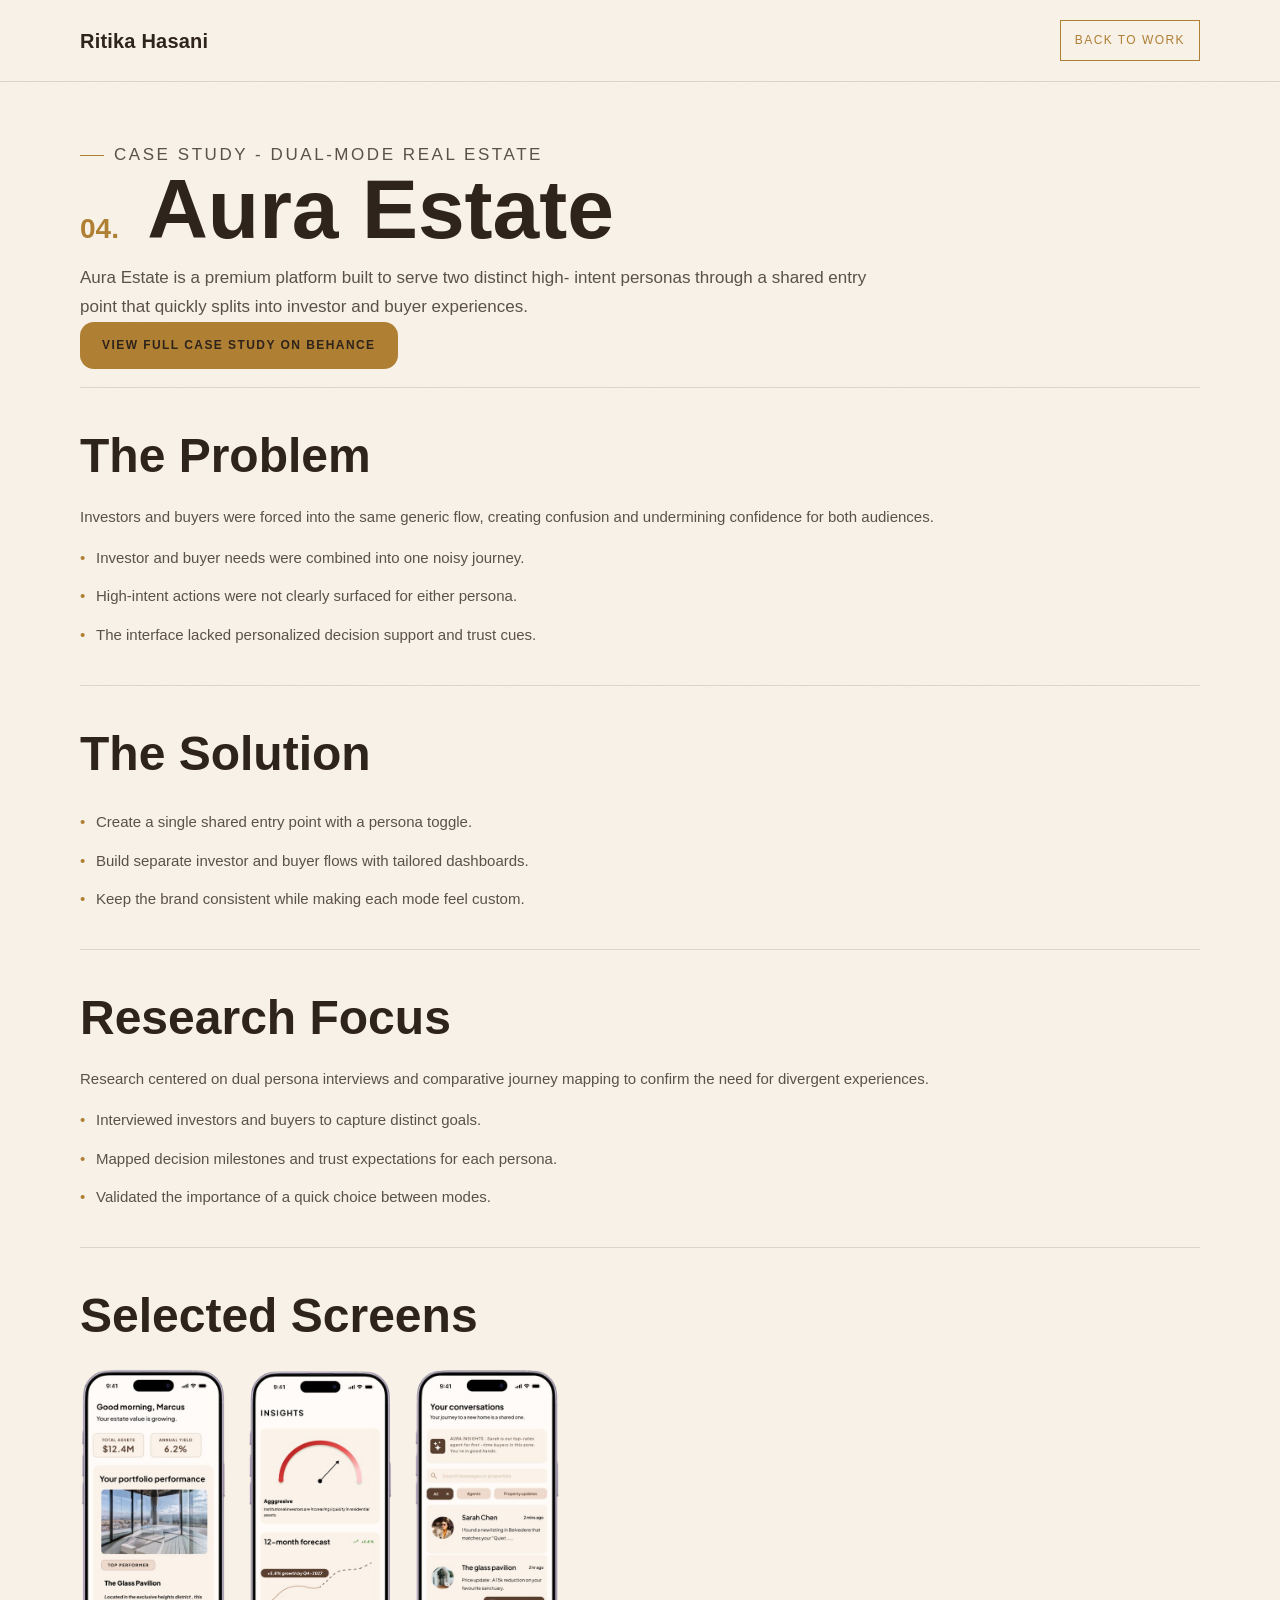
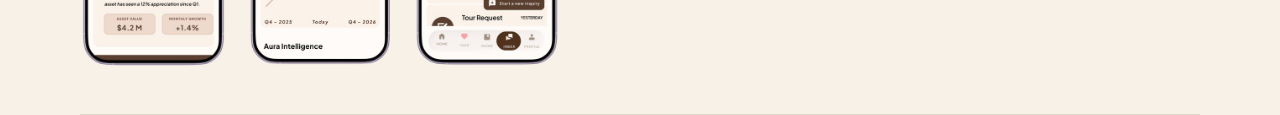
==== auraestate.html @ 8d303f9d "changes new" ====
﻿<!DOCTYPE html>
<html lang="en">
  <head>
    <meta charset="UTF-8" />
    <meta name="viewport" content="width=device-width, initial-scale=1.0" />
    <title>Aura Estate Case Study - Ritika Hasani</title>
    <!-- Fonts are now system fonts -->
    <link rel="stylesheet" href="case-study.css" />
  </head>
  <body>
    <header class="topbar">
      <div class="container topbar-inner">
        <a class="brand" href="index.html">Ritika <span>Hasani</span></a>
        <a class="back-link" href="index.html#work">Back to Work</a>
      </div>
    </header>

    <main class="container">
      <section class="hero reveal">
        <p class="kicker">Case Study - Dual-Mode Real Estate</p>
        <h1><span class="case-study-number">04.</span> Aura Estate</h1>
        <p>
          Aura Estate is a premium platform built to serve two distinct high-
          intent personas through a shared entry point that quickly splits into
          investor and buyer experiences.
        </p>
        <a class="btn-primary" href="https://www.behance.net/gallery/247977753/Aura-estate" target="_blank" rel="noopener noreferrer">
          View full case study on Behance
        </a>
      </section>

      <section class="section reveal">
        <h2>The Problem</h2>
        <p class="section-intro">
          Investors and buyers were forced into the same generic flow, creating
          confusion and undermining confidence for both audiences.
        </p>
        <div class="points">
          <div class="point">Investor and buyer needs were combined into one noisy journey.</div>
          <div class="point">High-intent actions were not clearly surfaced for either persona.</div>
          <div class="point">The interface lacked personalized decision support and trust cues.</div>
        </div>
      </section>

      <section class="section reveal">
        <h2>The Solution</h2>
        <div class="points">
          <div class="point">Create a single shared entry point with a persona toggle.</div>
          <div class="point">Build separate investor and buyer flows with tailored dashboards.</div>
          <div class="point">Keep the brand consistent while making each mode feel custom.</div>
        </div>
      </section>

      <section class="section reveal">
        <h2>Research Focus</h2>
        <p class="section-intro">
          Research centered on dual persona interviews and comparative journey
          mapping to confirm the need for divergent experiences.
        </p>
        <div class="points">
          <div class="point">Interviewed investors and buyers to capture distinct goals.</div>
          <div class="point">Mapped decision milestones and trust expectations for each persona.</div>
          <div class="point">Validated the importance of a quick choice between modes.</div>
        </div>
      </section>

      <section class="section reveal">
        <h2>Selected Screens</h2>
        <div class="gallery">
          <img src="auraestate_1.png" alt="Aura Estate screen one" />
          <img src="auraestate_2.png" alt="Aura Estate screen two" />
          <img src="auraestate_3.png" alt="Aura Estate screen three" />
        </div>
      </section>
    </main>

    <script>
      const io = new IntersectionObserver(
        (entries) => {
          entries.forEach((e) => {
            if (e.isIntersecting) {
              e.target.classList.add("visible");
              io.unobserve(e.target);
            }
          });
        },
        { threshold: 0.1 },
      );
      document.querySelectorAll(".reveal").forEach((el) => io.observe(el));

      // Set active nav link
      const setActiveNav = () => {
        const currentPage = window.location.pathname.split('/').pop() || 'index.html';
        const navLinks = document.querySelectorAll('.nav-links a');
        navLinks.forEach(link => {
          link.classList.remove('active');
          if (link.getAttribute('href') === currentPage) {
            link.classList.add('active');
          }
        });
      };
      setActiveNav();
    </script>
  </body>
</html>
---- case-study.css ----
:root {
  --bg: #f7f1e7;
  --bg2: #f1e7d9;
  --surface: #fffaf2;
  --border: rgba(71, 56, 41, 0.15);
  --border-bright: rgba(71, 56, 41, 0.28);
  --text: #2f241b;
  --text-muted: rgba(47, 36, 27, 0.62);
  --text-dim: rgba(47, 36, 27, 0.4);
  --text-brown: #7f5c35;
  --gold: #af7f34;
  --gold-light: #c89543;
  --gold-dim: rgba(175, 127, 52, 0.16);
  --copy-muted: rgba(47, 36, 27, 0.78);
  --body-font: -apple-system, BlinkMacSystemFont, 'Segoe UI', Roboto, 'Helvetica Neue', Arial, sans-serif;
  --ease: cubic-bezier(0.16, 1, 0.3, 1);
}

* {
  box-sizing: border-box;
  margin: 0;
  padding: 0;
}

body {
  font-family: -apple-system, BlinkMacSystemFont, 'Segoe UI', Roboto, 'Helvetica Neue', Arial, sans-serif;
  background: var(--bg);
  color: var(--text);
  line-height: 1.6;
}

body::before {
  content: "";
  position: fixed;
  inset: 0;
  background-image: url("data:image/svg+xml,%3Csvg viewBox='0 0 512 512' xmlns='http://www.w3.org/2000/svg'%3E%3Cfilter id='noise'%3E%3CfeTurbulence type='fractalNoise' baseFrequency='0.9' numOctaves='4' stitchTiles='stitch'/%3E%3C/filter%3E%3Crect width='100%25' height='100%25' filter='url(%23noise)' opacity='0.04'/%3E%3C/svg%3E");
  pointer-events: none;
  z-index: 1;
  opacity: 0.2;
}

p,
li {
  font-family: var(--body-font);
  color: var(--copy-muted);
}

/* Explicit body-font on non-<p> text nodes */
.point,
.section-intro,
.hmw-item p,
.swatch-label,
.timeline-step-title,
.persona-name {
  font-family: var(--body-font);
}

a {
  color: inherit;
}

.container {
  width: min(1120px, 92vw);
  margin: 0 auto;
  position: relative;
  z-index: 2;
}

.topbar {
  position: sticky;
  top: 0;
  z-index: 10;
  background: var(--bg);
  border-bottom: 1px solid var(--border);
}

.topbar-inner {
  padding: 20px 0;
  display: flex;
  justify-content: space-between;
  align-items: center;
}

.brand {
  font-family: -apple-system, BlinkMacSystemFont, 'Segoe UI', Roboto, 'Helvetica Neue', Arial, sans-serif;
  font-size: 20px;
  color: var(--text);
  text-decoration: none;
  font-weight: 600;
  letter-spacing: 0.01em;
}

.brand em {
  color: var(--gold);
  font-style: normal;
  font-weight: 600;
}

.back-link {
  text-decoration: none;
  color: var(--gold);
  border: 1px solid var(--gold);
  font-size: 12px;
  letter-spacing: 0.12em;
  text-transform: uppercase;
  padding: 10px 14px;
  transition: background 0.2s, color 0.2s;
}

.back-link:hover {
  background: var(--gold);
  color: var(--bg);
}

.hero {
  padding: 56px 0 18px;
  border-bottom: 1px solid var(--border);
}

.btn-primary {
  display: inline-flex;
  align-items: center;
  gap: 10px;
  font-size: 12px;
  font-weight: 700;
  letter-spacing: 0.12em;
  text-transform: uppercase;
  text-decoration: none;
  color: var(--ink-strong, var(--text));
  background: var(--gold);
  border-radius: 14px;
  padding: 14px 22px;
  transition: transform 0.2s ease, box-shadow 0.2s ease, background 0.2s ease;
}

.btn-primary:hover {
  transform: translateY(-2px);
  box-shadow: 0 14px 30px rgba(175, 127, 52, 0.18);
  background: var(--gold-light);
}

footer {
  padding: 36px 0 24px;
}

.footer-links {
  display: flex;
  gap: 24px;
  flex-wrap: wrap;
  margin-top: 14px;
}

.footer-links a,
.footer-links span {
  font-size: 12px;
  letter-spacing: 0.1em;
  text-transform: uppercase;
  color: var(--text-brown);
  text-decoration: none;
  font-weight: 700;
}

.footer-links a:hover {
  color: var(--gold);
}

.kicker {
  display: inline-flex;
  align-items: center;
  gap: 10px;
  font-family: 'Monaco', 'Courier New', monospace;
  font-size: 12px;
  letter-spacing: 0.15em;
  text-transform: uppercase;
  color: var(--gold);
  margin-bottom: 10px;
}

.kicker::before {
  content: "";
  width: 24px;
  height: 1px;
  background: var(--gold);
}

.hero h1 {
  font-family: -apple-system, BlinkMacSystemFont, 'Segoe UI', Roboto, 'Helvetica Neue', Arial, sans-serif;
  font-size: clamp(36px, 8vw, 84px);
  line-height: 0.95;
  margin-bottom: 14px;
}

.case-study-number {
  font-size: 28px;
  font-weight: 700;
  color: var(--gold);
  margin-right: 8px;
}

.hero p {
  max-width: 820px;
  font-size: clamp(15px, 2.5vw, 17px);
  margin-bottom: 0;
  font-family: var(--body-font);
  color: var(--copy-muted);
  line-height: 1.7;
}

.meta-grid {
  display: none;
}

.timeline-strip {
  display: flex;
  gap: 0;
  margin-top: 28px;
  padding-top: 14px;
  border-top: 1px solid var(--border);
  overflow-x: auto;
}

.timeline-step {
  flex: 1;
  min-width: 80px;
  border: none;
  background: transparent;
  border-radius: 0;
  padding: 0 16px 0 0;
}

.timeline-step-num {
  font-family: monospace;
  font-size: 10px;
  letter-spacing: 0.1em;
  text-transform: uppercase;
  color: var(--gold);
  margin-bottom: 4px;
  display: block;
}

.timeline-step-title {
  font-size: 12px;
  color: var(--text-muted);
  display: block;
  line-height: 1.3;
}

.section {
  padding: 30px 0;
  border-bottom: 1px solid var(--border);
}

.section h2 {
  font-family: -apple-system, BlinkMacSystemFont, 'Segoe UI', Roboto, 'Helvetica Neue', Arial, sans-serif;
  font-size: clamp(32px, 4vw, 48px);
  margin-bottom: 10px;
}

.section-intro {
  font-size: 15px;
  color: var(--copy-muted);
  max-width: 860px;
}

.points {
  display: block;
  margin-top: 10px;
}

.point {
  position: relative;
  padding: 7px 0 7px 16px;
  border: none;
  background: transparent;
  font-family: var(--body-font);
  font-size: 15px;
  color: var(--copy-muted);
  line-height: 1.65;
}

.point::before {
  content: "•";
  position: absolute;
  left: 0;
  color: var(--gold);
}

.two-col {
  display: grid;
  grid-template-columns: 1fr 1fr;
  gap: 18px;
  margin-top: 10px;
}

.block {
  border-left: 2px solid var(--gold);
  padding-left: 14px;
}

.block h3 {
  font-family: -apple-system, BlinkMacSystemFont, 'Segoe UI', Roboto, 'Helvetica Neue', Arial, sans-serif;
  font-size: 28px;
  margin-bottom: 8px;
}

/* Persona blocks */
.persona-grid {
  display: grid;
  grid-template-columns: 1fr 1fr;
  gap: 24px;
  margin-top: 14px;
}

.persona-block {
  border-left: 2px solid var(--gold);
  padding-left: 14px;
}

.persona-name {
  font-family: -apple-system, BlinkMacSystemFont, 'Segoe UI', Roboto, 'Helvetica Neue', Arial, sans-serif;
  font-size: 22px;
  color: var(--text);
  margin-bottom: 10px;
}

/* HMW list */
.hmw-list {
  display: flex;
  flex-direction: column;
  gap: 10px;
  margin-top: 14px;
}

.hmw-item {
  display: flex;
  gap: 14px;
  align-items: flex-start;
}

.hmw-num {
  font-family: monospace;
  font-size: 10px;
  letter-spacing: 0.08em;
  text-transform: uppercase;
  color: var(--gold);
  flex-shrink: 0;
  padding-top: 4px;
  min-width: 44px;
}

.hmw-item p {
  font-size: 15px;
  color: var(--copy-muted);
  margin: 0;
}

/* Color swatches */
.swatch-row {
  display: flex;
  flex-wrap: wrap;
  gap: 18px;
  margin-top: 20px;
}

.swatch {
  display: flex;
  align-items: center;
  gap: 10px;
}

.swatch-dot {
  width: 30px;
  height: 30px;
  border-radius: 50%;
  border: 1px solid var(--border);
  flex-shrink: 0;
}

.swatch-label {
  font-size: 12px;
  font-family: monospace;
  color: var(--text-muted);
  letter-spacing: 0.04em;
}

.gallery {
  display: flex;
  flex-direction: row;
  overflow-x: auto;
  gap: 20px;
  margin-top: 14px;
  padding-bottom: 14px;
  -webkit-overflow-scrolling: touch;
  scrollbar-width: thin;
  scrollbar-color: var(--border) transparent;
}

.gallery img {
  flex: 0 0 auto;
  width: 147px;
  height: auto;
  max-height: 310px;
  object-fit: contain;
  border: none;
  background: transparent;
  display: block;
}

.final-cta {
  margin: 34px 0 56px;
  border-left: 2px solid var(--gold);
  padding: 6px 0 6px 14px;
}

.final-cta a {
  color: var(--gold);
  font-weight: 700;
  text-decoration: none;
}

.final-cta a:hover {
  color: var(--gold-light);
}

@media (max-width: 900px) {
  .two-col {
    grid-template-columns: 1fr;
  }

  .persona-grid {
    grid-template-columns: 1fr;
  }

  .section-with-image {
    grid-template-columns: 1fr;
  }
}

@media (max-width: 600px) {
  .topbar-inner {
    padding: 12px 0;
  }

  .brand {
    font-size: 22px;
  }

  .back-link {
    font-size: 10px;
    padding: 8px 10px;
    letter-spacing: 0.08em;
  }

  .hero {
    padding-top: 36px;
  }

  .section {
    padding: 24px 0;
  }

  .section h2 {
    font-size: clamp(26px, 7vw, 36px);
  }

  .block h3 {
    font-size: 22px;
  }

  .gallery img {
    width: 120px;
  }
}

/* ─── Scroll reveal (mirrors homepage) ─── */
.reveal {
  opacity: 0;
  transform: translateY(28px);
  transition: opacity 0.75s var(--ease), transform 0.75s var(--ease);
}
.reveal.visible {
  opacity: 1;
  transform: none;
}
.reveal-delay-1 {
  transition-delay: 0.08s;
}
.reveal-delay-2 {
  transition-delay: 0.16s;
}
.reveal-delay-3 {
  transition-delay: 0.24s;
}

/* gallery caption */
.gallery-caption {
  font-family: var(--body-font);
  font-size: 12px;
  color: var(--text-dim);
  letter-spacing: 0.05em;
  margin-top: 12px;
}

/* section images - removed, using section-image-right instead */

/* two-column layout with image on right */
.section-with-image {
  display: grid;
  grid-template-columns: 1fr 0.35fr;
  gap: 24px;
  align-items: flex-start;
  margin-top: 10px;
}

.section-content {
  flex: 1;
}

.section-image-right {
  flex: 1;
}

.section-image-right img {
  width: 100%;
  height: auto;
  max-width: 100%;
  display: block;
  border: none;
  border-radius: 0;
  background: transparent;
}

.section-image-right img.water-image-small {
  width: 60%;
  max-width: 60%;
}

@media (max-width: 900px) {
  .section-with-image {
    grid-template-columns: 1fr;
    gap: 24px;
  }
}

@media (max-width: 380px) {
  .hero h1 {
    font-size: 32px;
  }

  .timeline-step {
    min-width: 60px;
  }

  .timeline-step-title {
    font-size: 11px;
  }

  .container {
    width: 94vw;
  }

  .gallery img {
    width: 105px;
  }
}
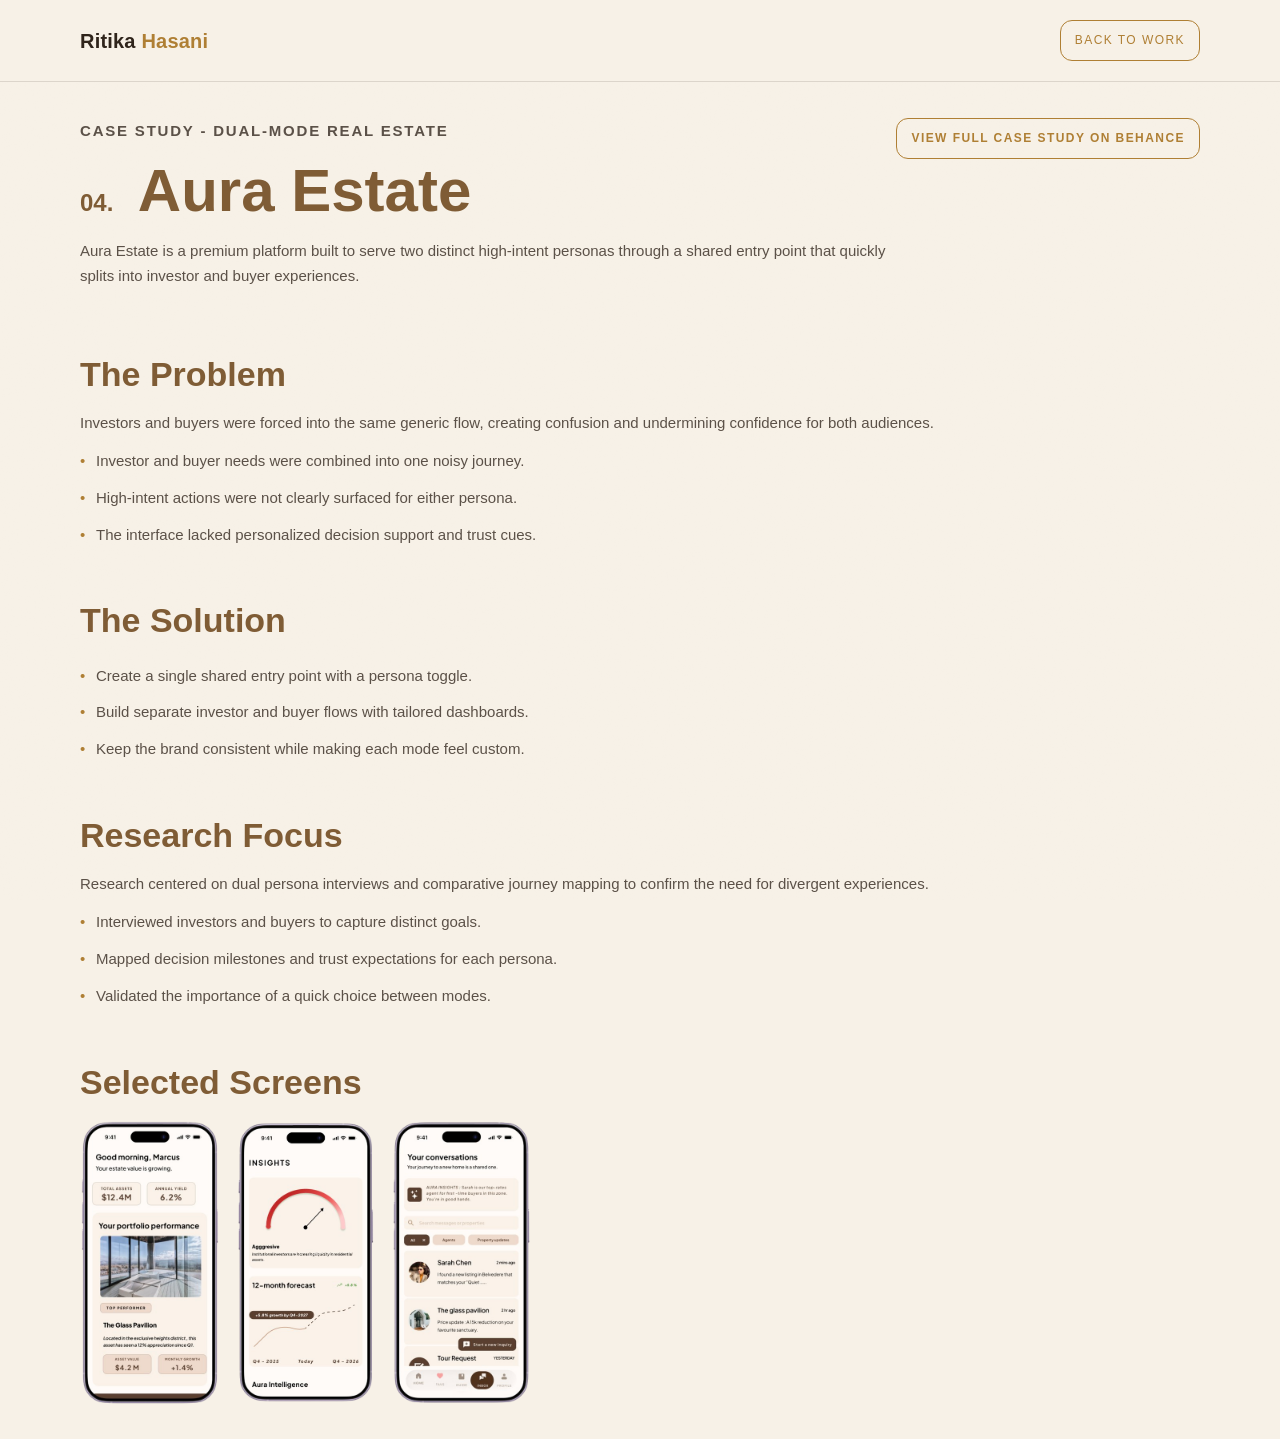
==== commit 7fc48024: "making responsive" ====
--- a/auraestate.html
+++ b/auraestate.html
@@ -1,105 +1,72 @@
 ﻿<!DOCTYPE html>
 <html lang="en">
-  <head>
-    <meta charset="UTF-8" />
-    <meta name="viewport" content="width=device-width, initial-scale=1.0" />
-    <title>Aura Estate Case Study - Ritika Hasani</title>
-    <!-- Fonts are now system fonts -->
-    <link rel="stylesheet" href="case-study.css" />
-  </head>
-  <body>
-    <header class="topbar">
-      <div class="container topbar-inner">
-        <a class="brand" href="index.html">Ritika <span>Hasani</span></a>
-        <a class="back-link" href="index.html#work">Back to Work</a>
-      </div>
-    </header>
+<head>
+<meta charset="UTF-8" />
+<meta name="viewport" content="width=device-width, initial-scale=1.0" />
+<title>Aura Estate Case Study - Ritika Hasani</title>
+<link rel="stylesheet" href="case-study.css" />
+</head>
+<body>
+<header class="topbar">
+<div class="container topbar-inner">
+<a class="brand" href="index.html">Ritika <span>Hasani</span></a>
+<a class="back-link" href="index.html#work">Back to Work</a>
+</div>
+</header>
+<main class="container">
+<section class="hero reveal">
+<p class="kicker">Case Study - Dual-Mode Real Estate</p>
+<h1><span class="case-study-number">04.</span> Aura Estate</h1>
+<p>Aura Estate is a premium platform built to serve two distinct high-intent personas through a shared entry point that quickly splits into investor and buyer experiences.</p>
+<a class="btn-primary" href="https://www.behance.net/gallery/247977753/Aura-estate" target="_blank" rel="noopener noreferrer">
+View full case study on Behance
+</a>
+</section>
 
-    <main class="container">
-      <section class="hero reveal">
-        <p class="kicker">Case Study - Dual-Mode Real Estate</p>
-        <h1><span class="case-study-number">04.</span> Aura Estate</h1>
-        <p>
-          Aura Estate is a premium platform built to serve two distinct high-
-          intent personas through a shared entry point that quickly splits into
-          investor and buyer experiences.
-        </p>
-        <a class="btn-primary" href="https://www.behance.net/gallery/247977753/Aura-estate" target="_blank" rel="noopener noreferrer">
-          View full case study on Behance
-        </a>
-      </section>
+<section class="section reveal">
+<h2>The Problem</h2>
+<p class="section-intro">Investors and buyers were forced into the same generic flow, creating confusion and undermining confidence for both audiences.</p>
+<div class="points">
+<div class="point">Investor and buyer needs were combined into one noisy journey.</div>
+<div class="point">High-intent actions were not clearly surfaced for either persona.</div>
+<div class="point">The interface lacked personalized decision support and trust cues.</div>
+</div>
+</section>
 
-      <section class="section reveal">
-        <h2>The Problem</h2>
-        <p class="section-intro">
-          Investors and buyers were forced into the same generic flow, creating
-          confusion and undermining confidence for both audiences.
-        </p>
-        <div class="points">
-          <div class="point">Investor and buyer needs were combined into one noisy journey.</div>
-          <div class="point">High-intent actions were not clearly surfaced for either persona.</div>
-          <div class="point">The interface lacked personalized decision support and trust cues.</div>
-        </div>
-      </section>
+<section class="section reveal">
+<h2>The Solution</h2>
+<div class="points">
+<div class="point">Create a single shared entry point with a persona toggle.</div>
+<div class="point">Build separate investor and buyer flows with tailored dashboards.</div>
+<div class="point">Keep the brand consistent while making each mode feel custom.</div>
+</div>
+</section>
 
-      <section class="section reveal">
-        <h2>The Solution</h2>
-        <div class="points">
-          <div class="point">Create a single shared entry point with a persona toggle.</div>
-          <div class="point">Build separate investor and buyer flows with tailored dashboards.</div>
-          <div class="point">Keep the brand consistent while making each mode feel custom.</div>
-        </div>
-      </section>
+<section class="section reveal">
+<h2>Research Focus</h2>
+<p class="section-intro">Research centered on dual persona interviews and comparative journey mapping to confirm the need for divergent experiences.</p>
+<div class="points">
+<div class="point">Interviewed investors and buyers to capture distinct goals.</div>
+<div class="point">Mapped decision milestones and trust expectations for each persona.</div>
+<div class="point">Validated the importance of a quick choice between modes.</div>
+</div>
+</section>
 
-      <section class="section reveal">
-        <h2>Research Focus</h2>
-        <p class="section-intro">
-          Research centered on dual persona interviews and comparative journey
-          mapping to confirm the need for divergent experiences.
-        </p>
-        <div class="points">
-          <div class="point">Interviewed investors and buyers to capture distinct goals.</div>
-          <div class="point">Mapped decision milestones and trust expectations for each persona.</div>
-          <div class="point">Validated the importance of a quick choice between modes.</div>
-        </div>
-      </section>
+<section class="section reveal">
+<h2>Selected Screens</h2>
+<div class="gallery">
+<img src="auraestate_1.png" alt="Aura Estate screen one" />
+<img src="auraestate_2.png" alt="Aura Estate screen two" />
+<img src="auraestate_3.png" alt="Aura Estate screen three" />
+</div>
+</section>
+</main>
 
-      <section class="section reveal">
-        <h2>Selected Screens</h2>
-        <div class="gallery">
-          <img src="auraestate_1.png" alt="Aura Estate screen one" />
-          <img src="auraestate_2.png" alt="Aura Estate screen two" />
-          <img src="auraestate_3.png" alt="Aura Estate screen three" />
-        </div>
-      </section>
-    </main>
-
-    <script>
-      const io = new IntersectionObserver(
-        (entries) => {
-          entries.forEach((e) => {
-            if (e.isIntersecting) {
-              e.target.classList.add("visible");
-              io.unobserve(e.target);
-            }
-          });
-        },
-        { threshold: 0.1 },
-      );
-      document.querySelectorAll(".reveal").forEach((el) => io.observe(el));
-
-      // Set active nav link
-      const setActiveNav = () => {
-        const currentPage = window.location.pathname.split('/').pop() || 'index.html';
-        const navLinks = document.querySelectorAll('.nav-links a');
-        navLinks.forEach(link => {
-          link.classList.remove('active');
-          if (link.getAttribute('href') === currentPage) {
-            link.classList.add('active');
-          }
-        });
-      };
-      setActiveNav();
-    </script>
-  </body>
-</html>
+<script>
+const io = new IntersectionObserver((entries) => {
+  entries.forEach(e => { if (e.isIntersecting) { e.target.classList.add("visible"); io.unobserve(e.target); } });
+}, { threshold: 0.1 });
+document.querySelectorAll(".reveal").forEach(el => io.observe(el));
+</script>
+</body>
+</html>
--- a/case-study.css
+++ b/case-study.css
@@ -45,7 +45,6 @@
   color: var(--copy-muted);
 }
 
-/* Explicit body-font on non-<p> text nodes */
 .point,
 .section-intro,
 .hmw-item p,
@@ -66,6 +65,7 @@
   z-index: 2;
 }
 
+/* ─── TOPBAR ─── */
 .topbar {
   position: sticky;
   top: 0;
@@ -90,12 +90,17 @@
   letter-spacing: 0.01em;
 }
 
+.brand span {
+  color: var(--gold);
+}
+
 .brand em {
   color: var(--gold);
   font-style: normal;
   font-weight: 600;
 }
 
+/* Back to Work — outline gold pill */
 .back-link {
   text-decoration: none;
   color: var(--gold);
@@ -104,6 +109,7 @@
   letter-spacing: 0.12em;
   text-transform: uppercase;
   padding: 10px 14px;
+  border-radius: 12px;
   transition: background 0.2s, color 0.2s;
 }
 
@@ -112,33 +118,139 @@
   color: var(--bg);
 }
 
+/* ─── HERO ─── */
 .hero {
-  padding: 56px 0 18px;
-  border-bottom: 1px solid var(--border);
-}
-
+  padding: 36px 0 24px;
+  border-bottom: none;
+  position: relative;
+}
+
+/* Behance button floats top-right on desktop */
+.hero .btn-primary {
+  position: absolute;
+  top: 36px;
+  right: 0;
+}
+
+/* "View full case study on Behance" — identical style to Back to Work */
 .btn-primary {
   display: inline-flex;
   align-items: center;
-  gap: 10px;
+  gap: 8px;
+  text-decoration: none;
+  color: var(--gold);
+  background: transparent;
+  border: 1px solid var(--gold);
   font-size: 12px;
-  font-weight: 700;
+  font-weight: 600;
   letter-spacing: 0.12em;
   text-transform: uppercase;
-  text-decoration: none;
-  color: var(--ink-strong, var(--text));
+  padding: 10px 14px;
+  border-radius: 12px;
+  transition: background 0.2s, color 0.2s;
+}
+
+.btn-primary:hover {
   background: var(--gold);
-  border-radius: 14px;
-  padding: 14px 22px;
-  transition: transform 0.2s ease, box-shadow 0.2s ease, background 0.2s ease;
-}
-
-.btn-primary:hover {
-  transform: translateY(-2px);
-  box-shadow: 0 14px 30px rgba(175, 127, 52, 0.18);
-  background: var(--gold-light);
-}
-
+  color: var(--bg);
+}
+
+/* ─── HERO HEADINGS — brown, bold ─── */
+.kicker {
+  display: inline-flex;
+  align-items: center;
+  gap: 8px;
+  font-family: var(--body-font);
+  font-size: 11px;
+  font-weight: 600;
+  letter-spacing: 0.12em;
+  text-transform: uppercase;
+  /* same brown as the "View Case Study" button on the homepage */
+  color: var(--gold);
+  margin-bottom: 10px;
+}
+
+.kicker::before {
+  display: none;
+}
+
+/* Main h1 — bold, brown (--text-brown matches the gold/brown of the btn) */
+.hero h1 {
+  font-family: var(--body-font);
+  font-size: clamp(32px, 5vw, 60px);
+  line-height: 1.1;
+  font-weight: 700;
+  margin-bottom: 14px;
+  color: var(--text-brown);
+}
+
+.case-study-number {
+  font-size: 24px;
+  font-weight: 700;
+  color: var(--text-brown);
+  margin-right: 10px;
+  display: inline;
+}
+
+.hero p {
+  max-width: 820px;
+  font-size: 15px;
+  margin-bottom: 14px;
+  font-family: var(--body-font);
+  color: var(--copy-muted);
+  line-height: 1.7;
+}
+
+/* ─── SECTIONS ─── */
+.section {
+  padding: 20px 0;
+  border-bottom: none;
+}
+
+/* Section h2 headings — brown, consistent with h1 */
+.section h2 {
+  font-family: var(--body-font);
+  font-size: clamp(22px, 3vw, 34px);
+  font-weight: 700;
+  /* reduced gap between heading and content below */
+  margin-bottom: 10px;
+  margin-top: 0;
+  color: var(--text-brown);
+}
+
+.section-intro {
+  font-size: 15px;
+  font-weight: 500;
+  color: var(--copy-muted);
+  max-width: 860px;
+  line-height: 1.6;
+  margin-bottom: 8px;
+}
+
+.points {
+  display: block;
+  margin-top: 8px;
+}
+
+.point {
+  position: relative;
+  padding: 6px 0 6px 16px;
+  border: none;
+  background: transparent;
+  font-family: var(--body-font);
+  font-size: 15px;
+  color: var(--copy-muted);
+  line-height: 1.65;
+}
+
+.point::before {
+  content: "•";
+  position: absolute;
+  left: 0;
+  color: var(--gold);
+}
+
+/* ─── FOOTER ─── */
 footer {
   padding: 36px 0 24px;
 }
@@ -164,48 +276,31 @@
   color: var(--gold);
 }
 
-.kicker {
-  display: inline-flex;
-  align-items: center;
-  gap: 10px;
-  font-family: 'Monaco', 'Courier New', monospace;
-  font-size: 12px;
-  letter-spacing: 0.15em;
-  text-transform: uppercase;
-  color: var(--gold);
-  margin-bottom: 10px;
-}
-
-.kicker::before {
-  content: "";
-  width: 24px;
-  height: 1px;
-  background: var(--gold);
-}
-
-.hero h1 {
-  font-family: -apple-system, BlinkMacSystemFont, 'Segoe UI', Roboto, 'Helvetica Neue', Arial, sans-serif;
-  font-size: clamp(36px, 8vw, 84px);
-  line-height: 0.95;
-  margin-bottom: 14px;
-}
-
-.case-study-number {
-  font-size: 28px;
-  font-weight: 700;
-  color: var(--gold);
-  margin-right: 8px;
-}
-
-.hero p {
-  max-width: 820px;
-  font-size: clamp(15px, 2.5vw, 17px);
-  margin-bottom: 0;
-  font-family: var(--body-font);
-  color: var(--copy-muted);
-  line-height: 1.7;
-}
-
+/* ─── GALLERY ─── */
+.gallery {
+  display: flex;
+  flex-direction: row;
+  overflow-x: auto;
+  gap: 16px;
+  margin-top: 12px;
+  padding-bottom: 12px;
+  -webkit-overflow-scrolling: touch;
+  scrollbar-width: thin;
+  scrollbar-color: var(--border) transparent;
+}
+
+.gallery img {
+  flex: 0 0 auto;
+  width: 140px;
+  height: auto;
+  max-height: 300px;
+  object-fit: contain;
+  border: none;
+  background: transparent;
+  display: block;
+}
+
+/* ─── OTHER ELEMENTS ─── */
 .meta-grid {
   display: none;
 }
@@ -213,8 +308,8 @@
 .timeline-strip {
   display: flex;
   gap: 0;
-  margin-top: 28px;
-  padding-top: 14px;
+  margin-top: 24px;
+  padding-top: 12px;
   border-top: 1px solid var(--border);
   overflow-x: auto;
 }
@@ -245,46 +340,6 @@
   line-height: 1.3;
 }
 
-.section {
-  padding: 30px 0;
-  border-bottom: 1px solid var(--border);
-}
-
-.section h2 {
-  font-family: -apple-system, BlinkMacSystemFont, 'Segoe UI', Roboto, 'Helvetica Neue', Arial, sans-serif;
-  font-size: clamp(32px, 4vw, 48px);
-  margin-bottom: 10px;
-}
-
-.section-intro {
-  font-size: 15px;
-  color: var(--copy-muted);
-  max-width: 860px;
-}
-
-.points {
-  display: block;
-  margin-top: 10px;
-}
-
-.point {
-  position: relative;
-  padding: 7px 0 7px 16px;
-  border: none;
-  background: transparent;
-  font-family: var(--body-font);
-  font-size: 15px;
-  color: var(--copy-muted);
-  line-height: 1.65;
-}
-
-.point::before {
-  content: "•";
-  position: absolute;
-  left: 0;
-  color: var(--gold);
-}
-
 .two-col {
   display: grid;
   grid-template-columns: 1fr 1fr;
@@ -298,12 +353,11 @@
 }
 
 .block h3 {
-  font-family: -apple-system, BlinkMacSystemFont, 'Segoe UI', Roboto, 'Helvetica Neue', Arial, sans-serif;
-  font-size: 28px;
+  font-family: var(--body-font);
+  font-size: 24px;
   margin-bottom: 8px;
 }
 
-/* Persona blocks */
 .persona-grid {
   display: grid;
   grid-template-columns: 1fr 1fr;
@@ -317,13 +371,12 @@
 }
 
 .persona-name {
-  font-family: -apple-system, BlinkMacSystemFont, 'Segoe UI', Roboto, 'Helvetica Neue', Arial, sans-serif;
+  font-family: var(--body-font);
   font-size: 22px;
   color: var(--text);
   margin-bottom: 10px;
 }
 
-/* HMW list */
 .hmw-list {
   display: flex;
   flex-direction: column;
@@ -354,7 +407,6 @@
   margin: 0;
 }
 
-/* Color swatches */
 .swatch-row {
   display: flex;
   flex-wrap: wrap;
@@ -383,31 +435,8 @@
   letter-spacing: 0.04em;
 }
 
-.gallery {
-  display: flex;
-  flex-direction: row;
-  overflow-x: auto;
-  gap: 20px;
-  margin-top: 14px;
-  padding-bottom: 14px;
-  -webkit-overflow-scrolling: touch;
-  scrollbar-width: thin;
-  scrollbar-color: var(--border) transparent;
-}
-
-.gallery img {
-  flex: 0 0 auto;
-  width: 147px;
-  height: auto;
-  max-height: 310px;
-  object-fit: contain;
-  border: none;
-  background: transparent;
-  display: block;
-}
-
 .final-cta {
-  margin: 34px 0 56px;
+  margin: 28px 0 48px;
   border-left: 2px solid var(--gold);
   padding: 6px 0 6px 14px;
 }
@@ -422,88 +451,14 @@
   color: var(--gold-light);
 }
 
-@media (max-width: 900px) {
-  .two-col {
-    grid-template-columns: 1fr;
-  }
-
-  .persona-grid {
-    grid-template-columns: 1fr;
-  }
-
-  .section-with-image {
-    grid-template-columns: 1fr;
-  }
-}
-
-@media (max-width: 600px) {
-  .topbar-inner {
-    padding: 12px 0;
-  }
-
-  .brand {
-    font-size: 22px;
-  }
-
-  .back-link {
-    font-size: 10px;
-    padding: 8px 10px;
-    letter-spacing: 0.08em;
-  }
-
-  .hero {
-    padding-top: 36px;
-  }
-
-  .section {
-    padding: 24px 0;
-  }
-
-  .section h2 {
-    font-size: clamp(26px, 7vw, 36px);
-  }
-
-  .block h3 {
-    font-size: 22px;
-  }
-
-  .gallery img {
-    width: 120px;
-  }
-}
-
-/* ─── Scroll reveal (mirrors homepage) ─── */
-.reveal {
-  opacity: 0;
-  transform: translateY(28px);
-  transition: opacity 0.75s var(--ease), transform 0.75s var(--ease);
-}
-.reveal.visible {
-  opacity: 1;
-  transform: none;
-}
-.reveal-delay-1 {
-  transition-delay: 0.08s;
-}
-.reveal-delay-2 {
-  transition-delay: 0.16s;
-}
-.reveal-delay-3 {
-  transition-delay: 0.24s;
-}
-
-/* gallery caption */
 .gallery-caption {
   font-family: var(--body-font);
   font-size: 12px;
   color: var(--text-dim);
   letter-spacing: 0.05em;
-  margin-top: 12px;
-}
-
-/* section images - removed, using section-image-right instead */
-
-/* two-column layout with image on right */
+  margin-top: 10px;
+}
+
 .section-with-image {
   display: grid;
   grid-template-columns: 1fr 0.35fr;
@@ -535,16 +490,105 @@
   max-width: 60%;
 }
 
+/* ─── SCROLL REVEAL ─── */
+.reveal {
+  opacity: 0;
+  transform: translateY(28px);
+  transition: opacity 0.75s var(--ease), transform 0.75s var(--ease);
+}
+.reveal.visible {
+  opacity: 1;
+  transform: none;
+}
+.reveal-delay-1 { transition-delay: 0.08s; }
+.reveal-delay-2 { transition-delay: 0.16s; }
+.reveal-delay-3 { transition-delay: 0.24s; }
+
+/* ═══════════════════════════════════════════
+   RESPONSIVE — TABLET
+═══════════════════════════════════════════ */
 @media (max-width: 900px) {
+  .two-col,
+  .persona-grid,
   .section-with-image {
     grid-template-columns: 1fr;
-    gap: 24px;
+  }
+
+  .hero .btn-primary {
+    position: static;
+    display: inline-flex;
+    margin-top: 20px;
+  }
+
+  .hero {
+    padding: 28px 0 20px;
+  }
+}
+
+/* ═══════════════════════════════════════════
+   RESPONSIVE — MOBILE
+═══════════════════════════════════════════ */
+@media (max-width: 600px) {
+  .topbar-inner {
+    padding: 14px 0;
+  }
+
+  .brand {
+    font-size: 18px;
+  }
+
+  .back-link {
+    font-size: 10px;
+    padding: 8px 10px;
+    letter-spacing: 0.08em;
+  }
+
+  .hero {
+    padding-top: 24px;
+  }
+
+  .hero h1 {
+    font-size: clamp(28px, 8vw, 40px);
+  }
+
+  .hero p {
+    font-size: 14px;
+  }
+
+  /* Behance button full width on mobile */
+  .hero .btn-primary {
+    position: static;
+    display: flex;
+    width: 100%;
+    justify-content: center;
+    margin-top: 16px;
+  }
+
+  .section {
+    padding: 16px 0;
+  }
+
+  .section h2 {
+    font-size: clamp(20px, 6vw, 28px);
+  }
+
+  .block h3 {
+    font-size: 20px;
+  }
+
+  .gallery img {
+    width: 110px;
+  }
+
+  .section-with-image {
+    grid-template-columns: 1fr;
+    gap: 16px;
   }
 }
 
 @media (max-width: 380px) {
   .hero h1 {
-    font-size: 32px;
+    font-size: 26px;
   }
 
   .timeline-step {
@@ -560,6 +604,6 @@
   }
 
   .gallery img {
-    width: 105px;
-  }
-}
+    width: 95px;
+  }
+}
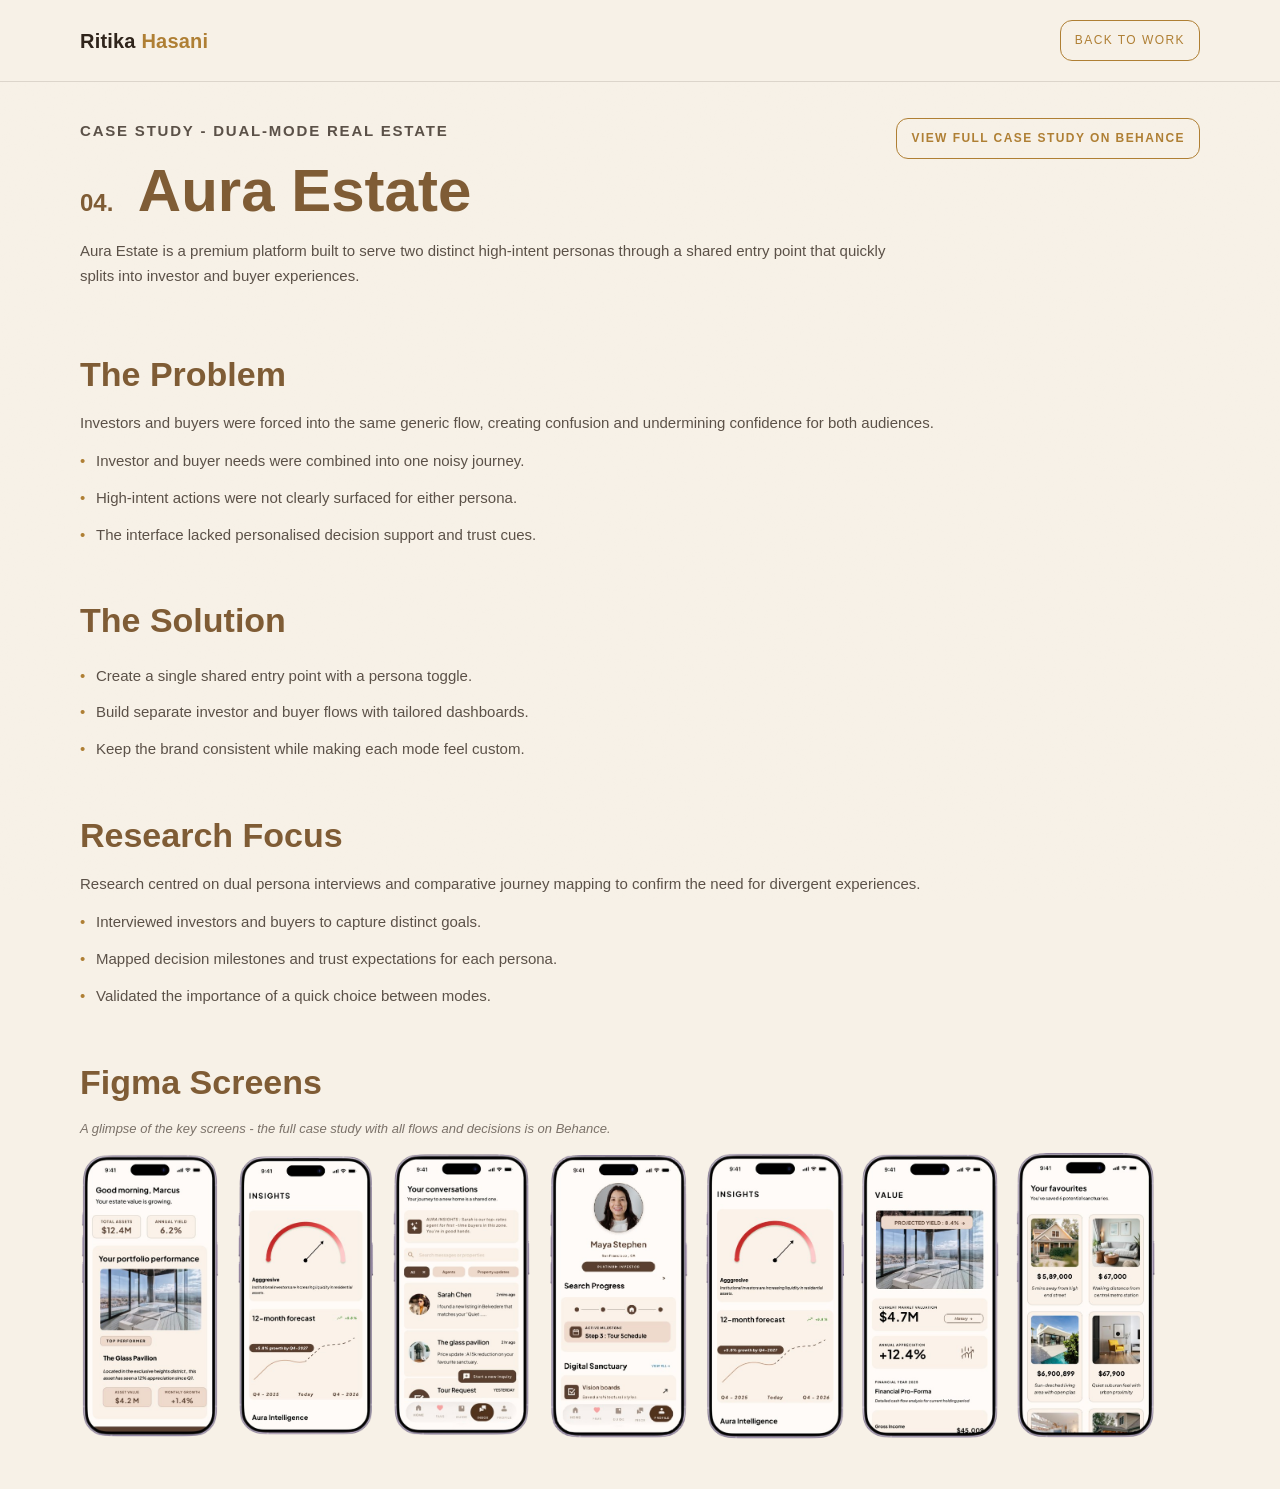
==== commit 69c489a2: "changes" ====
--- a/auraestate.html
+++ b/auraestate.html
@@ -14,6 +14,7 @@
 </div>
 </header>
 <main class="container">
+
 <section class="hero reveal">
 <p class="kicker">Case Study - Dual-Mode Real Estate</p>
 <h1><span class="case-study-number">04.</span> Aura Estate</h1>
@@ -29,7 +30,7 @@
 <div class="points">
 <div class="point">Investor and buyer needs were combined into one noisy journey.</div>
 <div class="point">High-intent actions were not clearly surfaced for either persona.</div>
-<div class="point">The interface lacked personalized decision support and trust cues.</div>
+<div class="point">The interface lacked personalised decision support and trust cues.</div>
 </div>
 </section>
 
@@ -44,7 +45,7 @@
 
 <section class="section reveal">
 <h2>Research Focus</h2>
-<p class="section-intro">Research centered on dual persona interviews and comparative journey mapping to confirm the need for divergent experiences.</p>
+<p class="section-intro">Research centred on dual persona interviews and comparative journey mapping to confirm the need for divergent experiences.</p>
 <div class="points">
 <div class="point">Interviewed investors and buyers to capture distinct goals.</div>
 <div class="point">Mapped decision milestones and trust expectations for each persona.</div>
@@ -53,13 +54,19 @@
 </section>
 
 <section class="section reveal">
-<h2>Selected Screens</h2>
+<h2>Figma Screens</h2>
+<p class="section-subheading">A glimpse of the key screens - the full case study with all flows and decisions is on Behance.</p>
 <div class="gallery">
 <img src="auraestate_1.png" alt="Aura Estate screen one" />
 <img src="auraestate_2.png" alt="Aura Estate screen two" />
 <img src="auraestate_3.png" alt="Aura Estate screen three" />
+<img src="auraestate_4.png" alt="Aura Estate screen four" />
+<img src="auraestate_5.png" alt="Aura Estate screen five" />
+<img src="auraestate_6.png" alt="Aura Estate screen six" />
+<img src="auraestate_7.png" alt="Aura Estate screen seven" />
 </div>
 </section>
+
 </main>
 
 <script>
--- a/case-study.css
+++ b/case-study.css
@@ -23,7 +23,7 @@
 }
 
 body {
-  font-family: -apple-system, BlinkMacSystemFont, 'Segoe UI', Roboto, 'Helvetica Neue', Arial, sans-serif;
+  font-family: var(--body-font);
   background: var(--bg);
   color: var(--text);
   line-height: 1.6;
@@ -39,24 +39,17 @@
   opacity: 0.2;
 }
 
-p,
-li {
+p, li {
   font-family: var(--body-font);
   color: var(--copy-muted);
 }
 
-.point,
-.section-intro,
-.hmw-item p,
-.swatch-label,
-.timeline-step-title,
-.persona-name {
-  font-family: var(--body-font);
-}
-
-a {
-  color: inherit;
-}
+.point, .section-intro, .hmw-item p, .swatch-label,
+.timeline-step-title, .persona-name {
+  font-family: var(--body-font);
+}
+
+a { color: inherit; }
 
 .container {
   width: min(1120px, 92vw);
@@ -82,7 +75,7 @@
 }
 
 .brand {
-  font-family: -apple-system, BlinkMacSystemFont, 'Segoe UI', Roboto, 'Helvetica Neue', Arial, sans-serif;
+  font-family: var(--body-font);
   font-size: 20px;
   color: var(--text);
   text-decoration: none;
@@ -94,13 +87,6 @@
   color: var(--gold);
 }
 
-.brand em {
-  color: var(--gold);
-  font-style: normal;
-  font-weight: 600;
-}
-
-/* Back to Work — outline gold pill */
 .back-link {
   text-decoration: none;
   color: var(--gold);
@@ -125,14 +111,14 @@
   position: relative;
 }
 
-/* Behance button floats top-right on desktop */
+/* Behance button: absolute on desktop, static on mobile */
 .hero .btn-primary {
   position: absolute;
   top: 36px;
   right: 0;
 }
 
-/* "View full case study on Behance" — identical style to Back to Work */
+/* Behance / "View full case study" button — same style as Back to Work */
 .btn-primary {
   display: inline-flex;
   align-items: center;
@@ -155,7 +141,7 @@
   color: var(--bg);
 }
 
-/* ─── HERO HEADINGS — brown, bold ─── */
+/* ─── KICKER / HERO HEADINGS ─── */
 .kicker {
   display: inline-flex;
   align-items: center;
@@ -165,16 +151,12 @@
   font-weight: 600;
   letter-spacing: 0.12em;
   text-transform: uppercase;
-  /* same brown as the "View Case Study" button on the homepage */
   color: var(--gold);
   margin-bottom: 10px;
 }
 
-.kicker::before {
-  display: none;
-}
-
-/* Main h1 — bold, brown (--text-brown matches the gold/brown of the btn) */
+.kicker::before { display: none; }
+
 .hero h1 {
   font-family: var(--body-font);
   font-size: clamp(32px, 5vw, 60px);
@@ -207,15 +189,23 @@
   border-bottom: none;
 }
 
-/* Section h2 headings — brown, consistent with h1 */
 .section h2 {
   font-family: var(--body-font);
   font-size: clamp(22px, 3vw, 34px);
   font-weight: 700;
-  /* reduced gap between heading and content below */
   margin-bottom: 10px;
   margin-top: 0;
   color: var(--text-brown);
+}
+
+/* Sub-heading under "Figma Screens" / "High-Fidelity Wireframes" */
+.section-subheading {
+  font-family: var(--body-font);
+  font-size: 13px;
+  color: var(--text-muted);
+  font-style: italic;
+  margin-bottom: 14px;
+  line-height: 1.5;
 }
 
 .section-intro {
@@ -250,40 +240,15 @@
   color: var(--gold);
 }
 
-/* ─── FOOTER ─── */
-footer {
-  padding: 36px 0 24px;
-}
-
-.footer-links {
-  display: flex;
-  gap: 24px;
-  flex-wrap: wrap;
-  margin-top: 14px;
-}
-
-.footer-links a,
-.footer-links span {
-  font-size: 12px;
-  letter-spacing: 0.1em;
-  text-transform: uppercase;
-  color: var(--text-brown);
-  text-decoration: none;
-  font-weight: 700;
-}
-
-.footer-links a:hover {
-  color: var(--gold);
-}
-
-/* ─── GALLERY ─── */
+/* ─── GALLERY — horizontal scroll with bottom padding for breathing room ─── */
 .gallery {
   display: flex;
   flex-direction: row;
   overflow-x: auto;
   gap: 16px;
   margin-top: 12px;
-  padding-bottom: 12px;
+  /* Extra space below the images inside the card */
+  padding-bottom: 28px;
   -webkit-overflow-scrolling: touch;
   scrollbar-width: thin;
   scrollbar-color: var(--border) transparent;
@@ -300,10 +265,34 @@
   display: block;
 }
 
+/* ─── FOOTER ─── */
+footer {
+  padding: 36px 0 24px;
+}
+
+.footer-links {
+  display: flex;
+  gap: 24px;
+  flex-wrap: wrap;
+  margin-top: 14px;
+}
+
+.footer-links a,
+.footer-links span {
+  font-size: 12px;
+  letter-spacing: 0.1em;
+  text-transform: uppercase;
+  color: var(--text-brown);
+  text-decoration: none;
+  font-weight: 700;
+}
+
+.footer-links a:hover {
+  color: var(--gold);
+}
+
 /* ─── OTHER ELEMENTS ─── */
-.meta-grid {
-  display: none;
-}
+.meta-grid { display: none; }
 
 .timeline-strip {
   display: flex;
@@ -467,13 +456,9 @@
   margin-top: 10px;
 }
 
-.section-content {
-  flex: 1;
-}
-
-.section-image-right {
-  flex: 1;
-}
+.section-content { flex: 1; }
+
+.section-image-right { flex: 1; }
 
 .section-image-right img {
   width: 100%;
@@ -504,9 +489,7 @@
 .reveal-delay-2 { transition-delay: 0.16s; }
 .reveal-delay-3 { transition-delay: 0.24s; }
 
-/* ═══════════════════════════════════════════
-   RESPONSIVE — TABLET
-═══════════════════════════════════════════ */
+/* ═══ TABLET ≤ 900px ═══ */
 @media (max-width: 900px) {
   .two-col,
   .persona-grid,
@@ -525,9 +508,7 @@
   }
 }
 
-/* ═══════════════════════════════════════════
-   RESPONSIVE — MOBILE
-═══════════════════════════════════════════ */
+/* ═══ MOBILE ≤ 600px ═══ */
 @media (max-width: 600px) {
   .topbar-inner {
     padding: 14px 0;
@@ -555,7 +536,6 @@
     font-size: 14px;
   }
 
-  /* Behance button full width on mobile */
   .hero .btn-primary {
     position: static;
     display: flex;
@@ -587,23 +567,9 @@
 }
 
 @media (max-width: 380px) {
-  .hero h1 {
-    font-size: 26px;
-  }
-
-  .timeline-step {
-    min-width: 60px;
-  }
-
-  .timeline-step-title {
-    font-size: 11px;
-  }
-
-  .container {
-    width: 94vw;
-  }
-
-  .gallery img {
-    width: 95px;
-  }
+  .hero h1 { font-size: 26px; }
+  .timeline-step { min-width: 60px; }
+  .timeline-step-title { font-size: 11px; }
+  .container { width: 94vw; }
+  .gallery img { width: 95px; }
 }
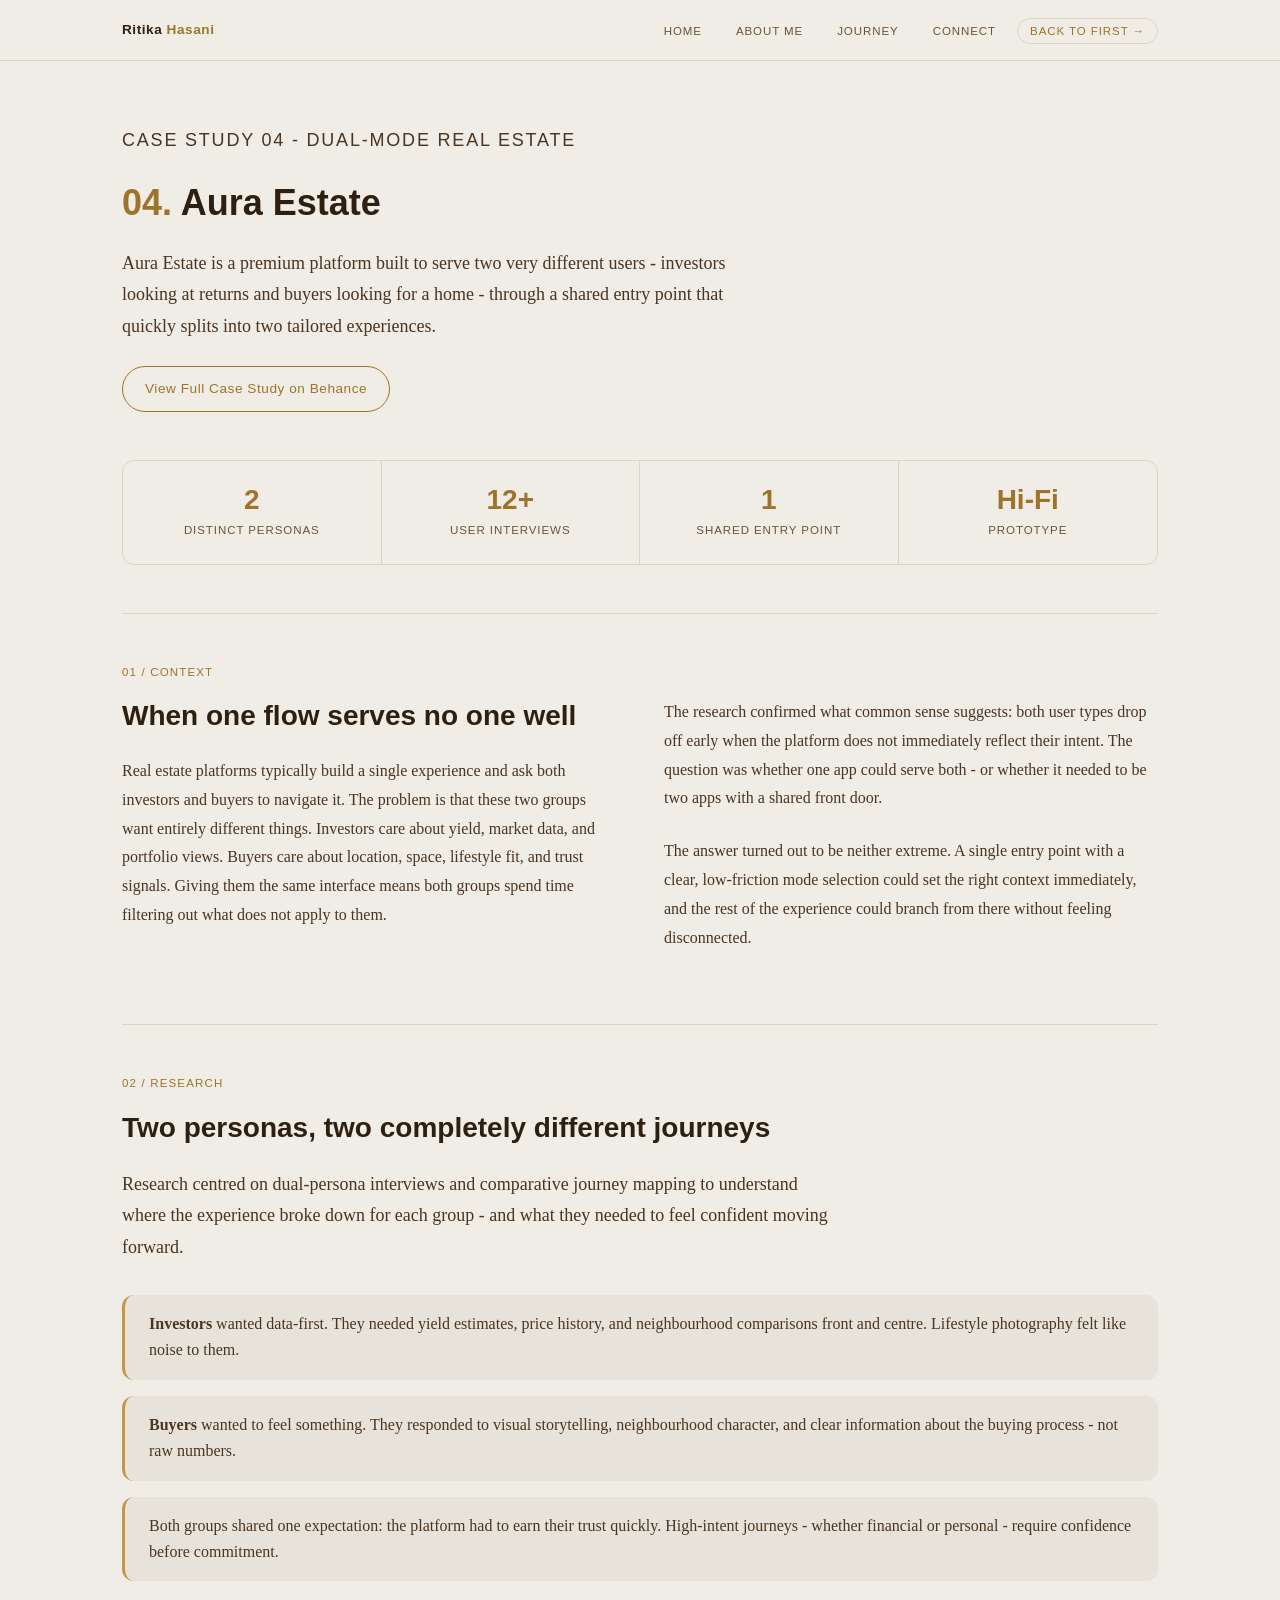
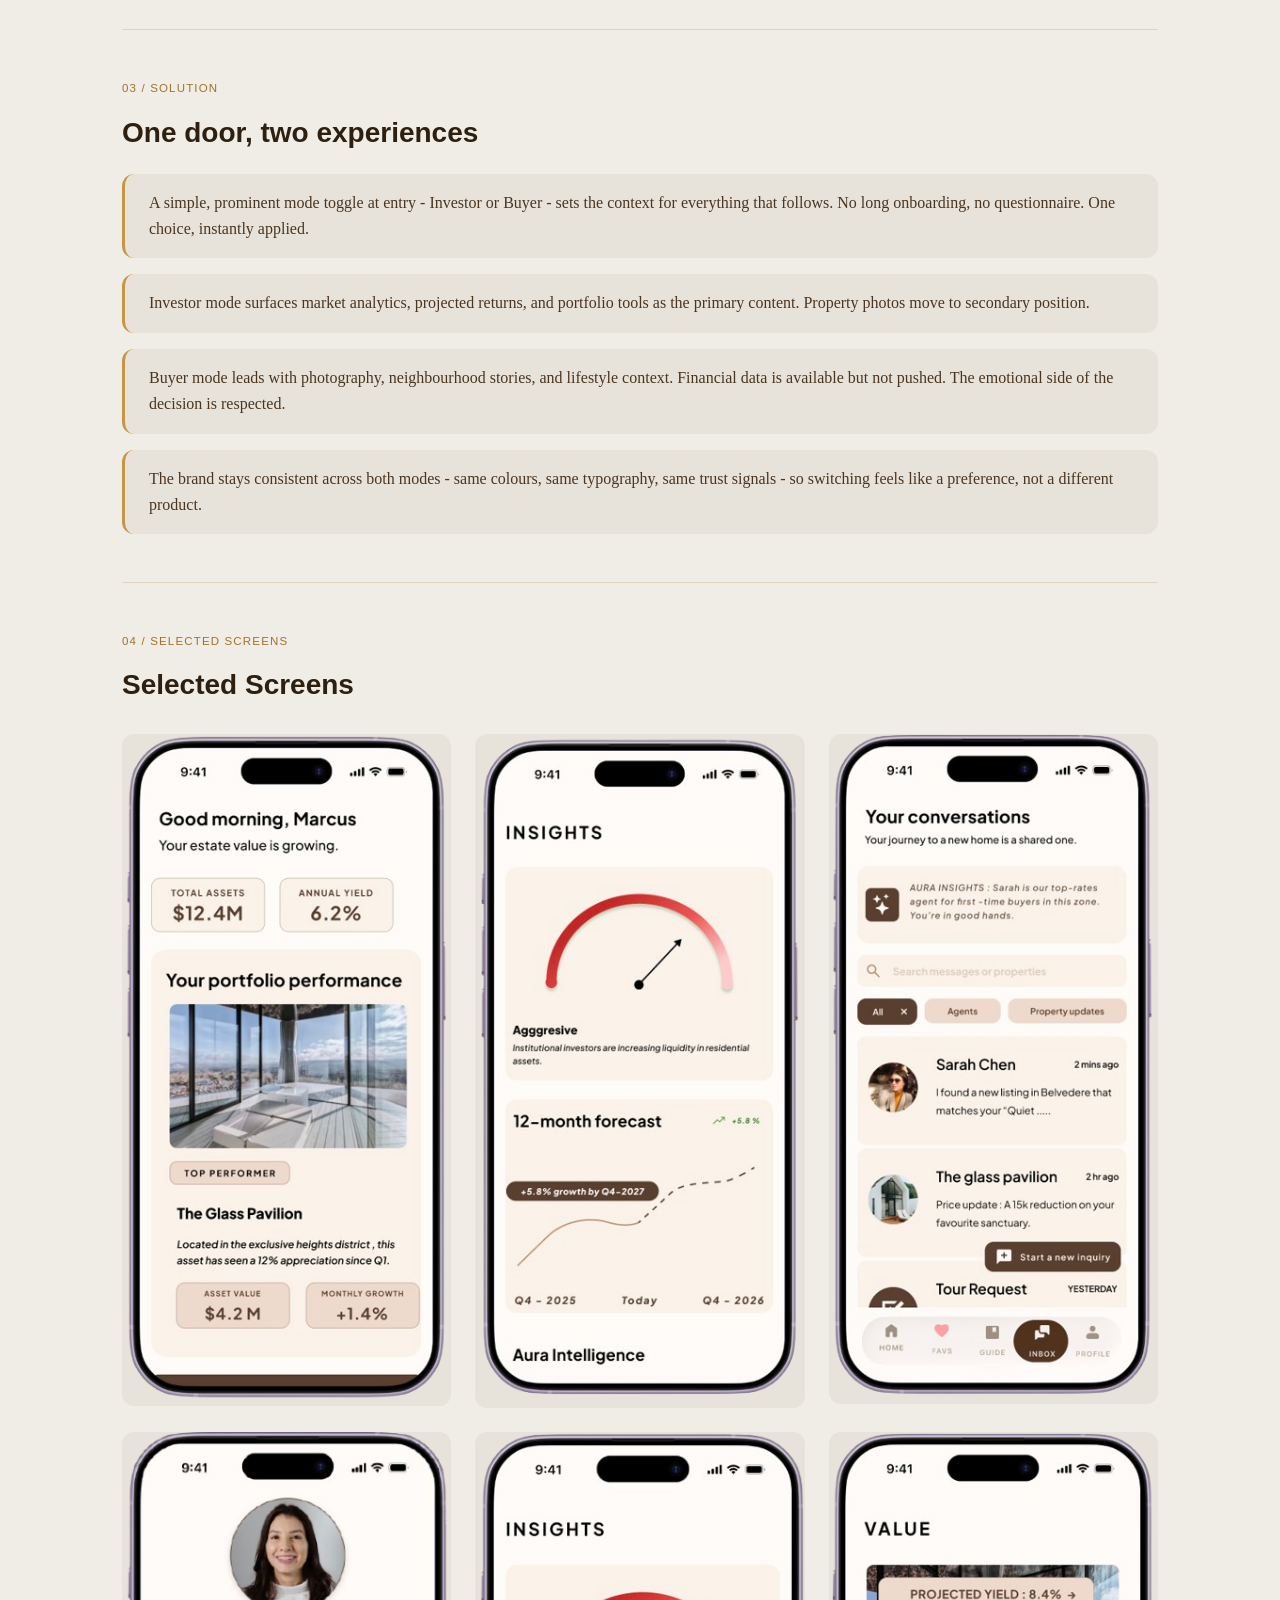
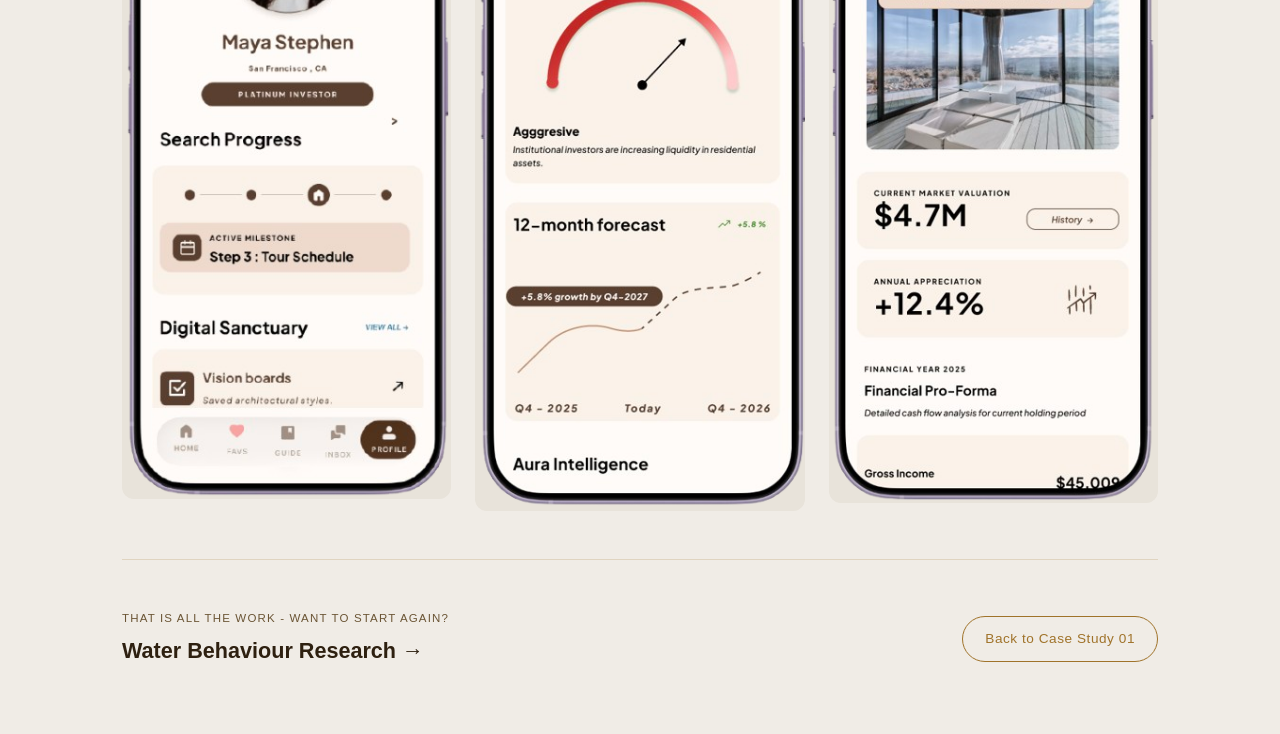
==== commit 3ea582d3: "changes" ====
--- a/auraestate.html
+++ b/auraestate.html
@@ -1,79 +1,161 @@
 ﻿<!DOCTYPE html>
 <html lang="en">
 <head>
-<meta charset="UTF-8" />
-<meta name="viewport" content="width=device-width, initial-scale=1.0" />
-<title>Aura Estate Case Study - Ritika Hasani</title>
-<link rel="stylesheet" href="case-study.css" />
+  <meta charset="UTF-8" />
+  <meta name="viewport" content="width=device-width, initial-scale=1.0" />
+  <title>Aura Estate Case Study - Ritika Hasani</title>
+  <link rel="stylesheet" href="case-study.css" />
 </head>
 <body>
+
+<!-- ═══════ TOP BAR ═══════ -->
 <header class="topbar">
-<div class="container topbar-inner">
-<a class="brand" href="index.html">Ritika <span>Hasani</span></a>
-<a class="back-link" href="index.html#work">Back to Work</a>
-</div>
+  <div class="container topbar-inner">
+    <a class="brand" href="index.html">Ritika <span>Hasani</span></a>
+    <ul class="topbar-nav">
+      <li><a href="index.html">Home</a></li>
+      <li><a href="craft.html">About Me</a></li>
+      <li><a href="journey.html">Journey</a></li>
+      <li><a href="connect.html">Connect</a></li>
+      <li><a href="water-behaviour.html" class="next-link">Back to First &rarr;</a></li>
+    </ul>
+  </div>
 </header>
+
 <main class="container">
 
-<section class="hero reveal">
-<p class="kicker">Case Study - Dual-Mode Real Estate</p>
-<h1><span class="case-study-number">04.</span> Aura Estate</h1>
-<p>Aura Estate is a premium platform built to serve two distinct high-intent personas through a shared entry point that quickly splits into investor and buyer experiences.</p>
-<a class="btn-primary" href="https://www.behance.net/gallery/247977753/Aura-estate" target="_blank" rel="noopener noreferrer">
-View full case study on Behance
-</a>
-</section>
+  <!-- Hero -->
+  <section class="hero reveal">
+    <p class="kicker">Case Study 04 - Dual-Mode Real Estate</p>
+    <h1><span class="case-study-number">04.</span> Aura Estate</h1>
+    <p>
+      Aura Estate is a premium platform built to serve two very different users - investors looking at returns and
+      buyers looking for a home - through a shared entry point that quickly splits into two tailored experiences.
+    </p>
+    <a class="btn-primary" href="https://www.behance.net/gallery/247977753/Aura-estate" target="_blank" rel="noopener noreferrer">
+      View Full Case Study on Behance
+    </a>
+  </section>
 
-<section class="section reveal">
-<h2>The Problem</h2>
-<p class="section-intro">Investors and buyers were forced into the same generic flow, creating confusion and undermining confidence for both audiences.</p>
-<div class="points">
-<div class="point">Investor and buyer needs were combined into one noisy journey.</div>
-<div class="point">High-intent actions were not clearly surfaced for either persona.</div>
-<div class="point">The interface lacked personalised decision support and trust cues.</div>
-</div>
-</section>
+  <!-- Stats -->
+  <div class="stats-row reveal">
+    <div class="stat-cell">
+      <div class="stat-val">2</div>
+      <div class="stat-label">Distinct Personas</div>
+    </div>
+    <div class="stat-cell">
+      <div class="stat-val">12+</div>
+      <div class="stat-label">User Interviews</div>
+    </div>
+    <div class="stat-cell">
+      <div class="stat-val">1</div>
+      <div class="stat-label">Shared Entry Point</div>
+    </div>
+    <div class="stat-cell">
+      <div class="stat-val">Hi-Fi</div>
+      <div class="stat-label">Prototype</div>
+    </div>
+  </div>
 
-<section class="section reveal">
-<h2>The Solution</h2>
-<div class="points">
-<div class="point">Create a single shared entry point with a persona toggle.</div>
-<div class="point">Build separate investor and buyer flows with tailored dashboards.</div>
-<div class="point">Keep the brand consistent while making each mode feel custom.</div>
-</div>
-</section>
+  <!-- 01 / Context -->
+  <section class="section reveal">
+    <p class="section-label">01 / Context</p>
+    <div class="section-two-col">
+      <div class="section-text">
+        <h2>When one flow serves no one well</h2>
+        <p>
+          Real estate platforms typically build a single experience and ask both investors and buyers to navigate it.
+          The problem is that these two groups want entirely different things. Investors care about yield, market data,
+          and portfolio views. Buyers care about location, space, lifestyle fit, and trust signals. Giving them the same
+          interface means both groups spend time filtering out what does not apply to them.
+        </p>
+      </div>
+      <div class="section-text">
+        <p>
+          The research confirmed what common sense suggests: both user types drop off early when the platform does not
+          immediately reflect their intent. The question was whether one app could serve both - or whether it needed to
+          be two apps with a shared front door.
+        </p>
+        <p>
+          The answer turned out to be neither extreme. A single entry point with a clear, low-friction mode selection
+          could set the right context immediately, and the rest of the experience could branch from there without
+          feeling disconnected.
+        </p>
+      </div>
+    </div>
+  </section>
 
-<section class="section reveal">
-<h2>Research Focus</h2>
-<p class="section-intro">Research centred on dual persona interviews and comparative journey mapping to confirm the need for divergent experiences.</p>
-<div class="points">
-<div class="point">Interviewed investors and buyers to capture distinct goals.</div>
-<div class="point">Mapped decision milestones and trust expectations for each persona.</div>
-<div class="point">Validated the importance of a quick choice between modes.</div>
-</div>
-</section>
+  <!-- 02 / Research -->
+  <section class="section reveal">
+    <p class="section-label">02 / Research</p>
+    <h2>Two personas, two completely different journeys</h2>
+    <p class="section-intro">
+      Research centred on dual-persona interviews and comparative journey mapping to understand where the experience
+      broke down for each group - and what they needed to feel confident moving forward.
+    </p>
+    <div class="points">
+      <div class="point"><strong>Investors</strong> wanted data-first. They needed yield estimates, price history, and neighbourhood comparisons front and centre. Lifestyle photography felt like noise to them.</div>
+      <div class="point"><strong>Buyers</strong> wanted to feel something. They responded to visual storytelling, neighbourhood character, and clear information about the buying process - not raw numbers.</div>
+      <div class="point">Both groups shared one expectation: the platform had to earn their trust quickly. High-intent journeys - whether financial or personal - require confidence before commitment.</div>
+    </div>
+  </section>
 
-<section class="section reveal">
-<h2>Figma Screens</h2>
-<p class="section-subheading">A glimpse of the key screens - the full case study with all flows and decisions is on Behance.</p>
-<div class="gallery">
-<img src="auraestate_1.png" alt="Aura Estate screen one" />
-<img src="auraestate_2.png" alt="Aura Estate screen two" />
-<img src="auraestate_3.png" alt="Aura Estate screen three" />
-<img src="auraestate_4.png" alt="Aura Estate screen four" />
-<img src="auraestate_5.png" alt="Aura Estate screen five" />
-<img src="auraestate_6.png" alt="Aura Estate screen six" />
-<img src="auraestate_7.png" alt="Aura Estate screen seven" />
-</div>
-</section>
+  <!-- 03 / Solution -->
+  <section class="section reveal">
+    <p class="section-label">03 / Solution</p>
+    <h2>One door, two experiences</h2>
+    <div class="points">
+      <div class="point">A simple, prominent mode toggle at entry - Investor or Buyer - sets the context for everything that follows. No long onboarding, no questionnaire. One choice, instantly applied.</div>
+      <div class="point">Investor mode surfaces market analytics, projected returns, and portfolio tools as the primary content. Property photos move to secondary position.</div>
+      <div class="point">Buyer mode leads with photography, neighbourhood stories, and lifestyle context. Financial data is available but not pushed. The emotional side of the decision is respected.</div>
+      <div class="point">The brand stays consistent across both modes - same colours, same typography, same trust signals - so switching feels like a preference, not a different product.</div>
+    </div>
+  </section>
+
+  <!-- 04 / Screens -->
+  <section class="section reveal">
+    <p class="section-label">04 / Selected Screens</p>
+    <h2>Selected Screens</h2>
+    <div class="gallery">
+      <img src="auraestate_1.png" alt="Aura Estate - entry mode selection" />
+      <img src="auraestate_2.png" alt="Aura Estate - investor dashboard" />
+      <img src="auraestate_3.png" alt="Aura Estate - buyer property view" />
+      <img src="auraestate_4.png" alt="Aura Estate - market analytics" />
+      <img src="auraestate_5.png" alt="Aura Estate - neighbourhood story" />
+      <img src="auraestate_6.png" alt="Aura Estate - trust and contact flow" />
+    </div>
+  </section>
+
+  <!-- Footer nav - wraps back to first -->
+  <div class="cs-footer reveal">
+    <div>
+      <div class="cs-footer-label">That is all the work - want to start again?</div>
+      <div class="cs-footer-title">Water Behaviour Research &rarr;</div>
+    </div>
+    <a class="btn-primary" href="water-behaviour.html">Back to Case Study 01</a>
+  </div>
 
 </main>
 
 <script>
-const io = new IntersectionObserver((entries) => {
-  entries.forEach(e => { if (e.isIntersecting) { e.target.classList.add("visible"); io.unobserve(e.target); } });
-}, { threshold: 0.1 });
-document.querySelectorAll(".reveal").forEach(el => io.observe(el));
+  const io = new IntersectionObserver(
+    (entries) => {
+      entries.forEach((e) => {
+        if (e.isIntersecting) {
+          e.target.classList.add("visible");
+          io.unobserve(e.target);
+        }
+      });
+    },
+    { threshold: 0.08 }
+  );
+  document.querySelectorAll(".reveal").forEach((el) => io.observe(el));
+
+  const currentPage = window.location.pathname.split("/").pop() || "index.html";
+  document.querySelectorAll(".topbar-nav a").forEach((link) => {
+    if (link.getAttribute("href") === currentPage) link.classList.add("active");
+  });
 </script>
+
 </body>
 </html>
--- a/case-study.css
+++ b/case-study.css
@@ -1,575 +1,507 @@
-:root {
-  --bg: #f7f1e7;
-  --bg2: #f1e7d9;
-  --surface: #fffaf2;
-  --border: rgba(71, 56, 41, 0.15);
-  --border-bright: rgba(71, 56, 41, 0.28);
-  --text: #2f241b;
-  --text-muted: rgba(47, 36, 27, 0.62);
-  --text-dim: rgba(47, 36, 27, 0.4);
-  --text-brown: #7f5c35;
-  --gold: #af7f34;
-  --gold-light: #c89543;
-  --gold-dim: rgba(175, 127, 52, 0.16);
-  --copy-muted: rgba(47, 36, 27, 0.78);
-  --body-font: -apple-system, BlinkMacSystemFont, 'Segoe UI', Roboto, 'Helvetica Neue', Arial, sans-serif;
-  --ease: cubic-bezier(0.16, 1, 0.3, 1);
-}
-
-* {
+/* ============================================================
+   case-study.css  –  Ritika Hasani Portfolio
+   Applies to all four case study pages.
+   ============================================================ */
+
+/* ── Reset & Base ────────────────────────────────────────── */
+*, *::before, *::after {
   box-sizing: border-box;
   margin: 0;
   padding: 0;
 }
 
+:root {
+  --bg:         #f0ece6;
+  --bg-card:    #e8e3da;
+  --accent:     #a0732a;
+  --accent-lt:  #c49748;
+  --text:       #2e2010;
+  --text-mid:   #4a3520;
+  --text-soft:  #6b5535;
+  --border:     rgba(160, 115, 42, 0.2);
+  --radius:     12px;
+
+  --font-body:  "Georgia", "Times New Roman", serif;
+  --font-ui:    -apple-system, BlinkMacSystemFont, "Segoe UI", Helvetica, Arial, sans-serif;
+
+  /* Typography scale */
+  --fs-xs:   0.72rem;   /* 11-12px  – labels */
+  --fs-sm:   0.85rem;   /* ~14px    – small text */
+  --fs-base: 1rem;      /* 16px     – body */
+  --fs-md:   1.125rem;  /* 18px     – intro para */
+  --fs-lg:   1.35rem;   /* ~22px    – section heading */
+  --fs-xl:   1.75rem;   /* ~28px    – page heading */
+  --fs-2xl:  2.25rem;   /* 36px     – hero h1 */
+
+  /* Spacing */
+  --sp-1: 0.5rem;
+  --sp-2: 1rem;
+  --sp-3: 1.5rem;
+  --sp-4: 2rem;
+  --sp-5: 3rem;
+  --sp-6: 4rem;
+}
+
+html { scroll-behavior: smooth; }
+
 body {
-  font-family: var(--body-font);
   background: var(--bg);
   color: var(--text);
-  line-height: 1.6;
-}
-
-body::before {
-  content: "";
-  position: fixed;
-  inset: 0;
-  background-image: url("data:image/svg+xml,%3Csvg viewBox='0 0 512 512' xmlns='http://www.w3.org/2000/svg'%3E%3Cfilter id='noise'%3E%3CfeTurbulence type='fractalNoise' baseFrequency='0.9' numOctaves='4' stitchTiles='stitch'/%3E%3C/filter%3E%3Crect width='100%25' height='100%25' filter='url(%23noise)' opacity='0.04'/%3E%3C/svg%3E");
-  pointer-events: none;
-  z-index: 1;
-  opacity: 0.2;
-}
-
-p, li {
-  font-family: var(--body-font);
-  color: var(--copy-muted);
-}
-
-.point, .section-intro, .hmw-item p, .swatch-label,
-.timeline-step-title, .persona-name {
-  font-family: var(--body-font);
-}
-
-a { color: inherit; }
-
+  font-family: var(--font-body);
+  font-size: var(--fs-base);
+  line-height: 1.75;
+  -webkit-font-smoothing: antialiased;
+}
+
+a {
+  color: inherit;
+  text-decoration: none;
+}
+
+img {
+  max-width: 100%;
+  display: block;
+}
+
+/* ── Container ───────────────────────────────────────────── */
 .container {
-  width: min(1120px, 92vw);
+  max-width: 1100px;
   margin: 0 auto;
-  position: relative;
-  z-index: 2;
-}
-
-/* ─── TOPBAR ─── */
+  padding: 0 var(--sp-4);
+}
+
+/* ── Top Navigation Bar ──────────────────────────────────── */
 .topbar {
   position: sticky;
   top: 0;
-  z-index: 10;
+  z-index: 100;
   background: var(--bg);
   border-bottom: 1px solid var(--border);
+  padding: 0 var(--sp-4);
 }
 
 .topbar-inner {
-  padding: 20px 0;
-  display: flex;
+  display: flex;
+  align-items: center;
   justify-content: space-between;
+  height: 60px;
+  gap: var(--sp-4);
+}
+
+/* Brand / Logo */
+.brand {
+  font-family: var(--font-ui);
+  font-size: var(--fs-sm);
+  font-weight: 600;
+  letter-spacing: 0.04em;
+  color: var(--text);
+  white-space: nowrap;
+  flex-shrink: 0;
+}
+.brand span {
+  color: var(--accent);
+}
+
+/* Primary navigation links */
+.topbar-nav {
+  display: flex;
   align-items: center;
-}
-
-.brand {
-  font-family: var(--body-font);
-  font-size: 20px;
+  gap: var(--sp-1);
+  list-style: none;
+  flex-wrap: wrap;
+}
+
+.topbar-nav li a {
+  font-family: var(--font-ui);
+  font-size: var(--fs-xs);
+  font-weight: 500;
+  letter-spacing: 0.08em;
+  text-transform: uppercase;
+  color: var(--text-soft);
+  padding: 6px 12px;
+  border-radius: 20px;
+  border: 1px solid transparent;
+  transition: color 0.2s, border-color 0.2s, background 0.2s;
+  white-space: nowrap;
+}
+
+.topbar-nav li a:hover,
+.topbar-nav li a.active {
+  color: var(--accent);
+  border-color: var(--border);
+  background: var(--bg-card);
+}
+
+/* "Next" link – slightly different style */
+.topbar-nav li a.next-link {
+  color: var(--accent);
+  border-color: var(--border);
+}
+
+.topbar-nav li a.next-link:hover {
+  background: var(--accent);
+  color: #fff;
+  border-color: var(--accent);
+}
+
+/* Legacy back-link (kept for backward compat) */
+.back-link {
+  font-family: var(--font-ui);
+  font-size: var(--fs-xs);
+  letter-spacing: 0.08em;
+  text-transform: uppercase;
+  color: var(--text-soft);
+  border: 1px solid var(--border);
+  padding: 6px 14px;
+  border-radius: 20px;
+  transition: color 0.2s, border-color 0.2s;
+}
+.back-link:hover {
+  color: var(--accent);
+  border-color: var(--accent-lt);
+}
+
+/* ── Reveal Animation ────────────────────────────────────── */
+.reveal {
+  opacity: 0;
+  transform: translateY(24px);
+  transition: opacity 0.6s ease, transform 0.6s ease;
+}
+.reveal.visible {
+  opacity: 1;
+  transform: translateY(0);
+}
+
+/* ── Hero Section ────────────────────────────────────────── */
+.hero {
+  padding: var(--sp-6) 0 var(--sp-5);
+  max-width: 760px;
+}
+
+.kicker {
+  font-family: var(--font-ui);
+  font-size: var(--fs-xs);
+  font-weight: 500;
+  letter-spacing: 0.1em;
+  text-transform: uppercase;
+  color: var(--accent);
+  margin-bottom: var(--sp-2);
+}
+
+.hero h1 {
+  font-family: var(--font-ui);
+  font-size: var(--fs-2xl);
+  font-weight: 700;
+  line-height: 1.2;
   color: var(--text);
-  text-decoration: none;
-  font-weight: 600;
-  letter-spacing: 0.01em;
-}
-
-.brand span {
-  color: var(--gold);
-}
-
-.back-link {
-  text-decoration: none;
-  color: var(--gold);
-  border: 1px solid var(--gold);
-  font-size: 12px;
-  letter-spacing: 0.12em;
-  text-transform: uppercase;
-  padding: 10px 14px;
-  border-radius: 12px;
-  transition: background 0.2s, color 0.2s;
-}
-
-.back-link:hover {
-  background: var(--gold);
-  color: var(--bg);
-}
-
-/* ─── HERO ─── */
-.hero {
-  padding: 36px 0 24px;
-  border-bottom: none;
-  position: relative;
-}
-
-/* Behance button: absolute on desktop, static on mobile */
-.hero .btn-primary {
-  position: absolute;
-  top: 36px;
-  right: 0;
-}
-
-/* Behance / "View full case study" button — same style as Back to Work */
+  margin-bottom: var(--sp-3);
+}
+
+.case-study-number {
+  color: var(--accent);
+}
+
+.hero p {
+  font-size: var(--fs-md);
+  color: var(--text-mid);
+  line-height: 1.75;
+  margin-bottom: var(--sp-3);
+  max-width: 640px;
+}
+
+/* ── Buttons ─────────────────────────────────────────────── */
 .btn-primary {
   display: inline-flex;
   align-items: center;
   gap: 8px;
-  text-decoration: none;
-  color: var(--gold);
-  background: transparent;
-  border: 1px solid var(--gold);
-  font-size: 12px;
+  font-family: var(--font-ui);
+  font-size: var(--fs-sm);
+  font-weight: 500;
+  letter-spacing: 0.04em;
+  color: var(--accent);
+  border: 1.5px solid var(--accent);
+  padding: 10px 22px;
+  border-radius: 24px;
+  transition: background 0.2s, color 0.2s;
+}
+.btn-primary:hover {
+  background: var(--accent);
+  color: #fff;
+}
+
+/* ── Stats Row ───────────────────────────────────────────── */
+.stats-row {
+  display: grid;
+  grid-template-columns: repeat(auto-fit, minmax(140px, 1fr));
+  border: 1px solid var(--border);
+  border-radius: var(--radius);
+  overflow: hidden;
+  margin-bottom: var(--sp-5);
+}
+
+.stat-cell {
+  padding: var(--sp-3) var(--sp-4);
+  border-right: 1px solid var(--border);
+  text-align: center;
+}
+.stat-cell:last-child { border-right: none; }
+
+.stat-val {
+  font-family: var(--font-ui);
+  font-size: var(--fs-xl);
+  font-weight: 700;
+  color: var(--accent);
+  line-height: 1.1;
+}
+
+.stat-label {
+  font-family: var(--font-ui);
+  font-size: var(--fs-xs);
+  letter-spacing: 0.08em;
+  text-transform: uppercase;
+  color: var(--text-soft);
+  margin-top: 4px;
+}
+
+/* ── General Section ─────────────────────────────────────── */
+.section {
+  padding: var(--sp-5) 0;
+  border-top: 1px solid var(--border);
+}
+
+.section-label {
+  font-family: var(--font-ui);
+  font-size: var(--fs-xs);
+  font-weight: 500;
+  letter-spacing: 0.1em;
+  text-transform: uppercase;
+  color: var(--accent);
+  margin-bottom: var(--sp-2);
+}
+
+.section h2 {
+  font-family: var(--font-ui);
+  font-size: var(--fs-xl);
+  font-weight: 700;
+  color: var(--text);
+  line-height: 1.25;
+  margin-bottom: var(--sp-3);
+}
+
+.section-intro {
+  font-size: var(--fs-md);
+  color: var(--text-mid);
+  line-height: 1.75;
+  margin-bottom: var(--sp-4);
+  max-width: 720px;
+}
+
+/* Two-column layout for context sections */
+.section-two-col {
+  display: grid;
+  grid-template-columns: 1fr 1fr;
+  gap: var(--sp-5);
+  align-items: start;
+}
+
+.section-two-col .section-text {
+  /* ensures the right column also fills width */
+  width: 100%;
+}
+
+.section-two-col p {
+  font-size: var(--fs-base);
+  line-height: 1.8;
+  color: var(--text-mid);
+  margin-bottom: var(--sp-3);
+}
+
+/* ── Points / Bullets ────────────────────────────────────── */
+.points {
+  display: flex;
+  flex-direction: column;
+  gap: var(--sp-2);
+  margin-top: var(--sp-3);
+}
+
+.point {
+  background: var(--bg-card);
+  border-radius: var(--radius);
+  padding: var(--sp-2) var(--sp-3);
+  font-size: var(--fs-base);
+  color: var(--text-mid);
+  line-height: 1.65;
+  border-left: 3px solid var(--accent-lt);
+}
+
+/* ── Gallery ─────────────────────────────────────────────── */
+.gallery {
+  display: grid;
+  grid-template-columns: repeat(auto-fill, minmax(260px, 1fr));
+  gap: var(--sp-3);
+  margin-top: var(--sp-4);
+}
+
+.gallery img {
+  width: 100%;
+  border-radius: var(--radius);
+  background: var(--bg-card);
+}
+
+/* ── Decision Flow Diagram ───────────────────────────────── */
+.flow-section {
+  padding: var(--sp-5) 0;
+  border-top: 1px solid var(--border);
+}
+
+.flow-intro {
+  font-size: var(--fs-md);
+  color: var(--text-mid);
+  line-height: 1.75;
+  margin-bottom: var(--sp-4);
+  max-width: 760px;
+}
+
+.flow-group {
+  margin-bottom: var(--sp-5);
+}
+
+.flow-group-label {
+  font-family: var(--font-ui);
+  font-size: var(--fs-xs);
   font-weight: 600;
   letter-spacing: 0.12em;
   text-transform: uppercase;
-  padding: 10px 14px;
-  border-radius: 12px;
-  transition: background 0.2s, color 0.2s;
-}
-
-.btn-primary:hover {
-  background: var(--gold);
-  color: var(--bg);
-}
-
-/* ─── KICKER / HERO HEADINGS ─── */
-.kicker {
-  display: inline-flex;
-  align-items: center;
-  gap: 8px;
-  font-family: var(--body-font);
-  font-size: 11px;
-  font-weight: 600;
-  letter-spacing: 0.12em;
-  text-transform: uppercase;
-  color: var(--gold);
-  margin-bottom: 10px;
-}
-
-.kicker::before { display: none; }
-
-.hero h1 {
-  font-family: var(--body-font);
-  font-size: clamp(32px, 5vw, 60px);
-  line-height: 1.1;
-  font-weight: 700;
-  margin-bottom: 14px;
-  color: var(--text-brown);
-}
-
-.case-study-number {
-  font-size: 24px;
-  font-weight: 700;
-  color: var(--text-brown);
-  margin-right: 10px;
-  display: inline;
-}
-
-.hero p {
-  max-width: 820px;
-  font-size: 15px;
-  margin-bottom: 14px;
-  font-family: var(--body-font);
-  color: var(--copy-muted);
-  line-height: 1.7;
-}
-
-/* ─── SECTIONS ─── */
-.section {
-  padding: 20px 0;
-  border-bottom: none;
-}
-
-.section h2 {
-  font-family: var(--body-font);
-  font-size: clamp(22px, 3vw, 34px);
-  font-weight: 700;
-  margin-bottom: 10px;
-  margin-top: 0;
-  color: var(--text-brown);
-}
-
-/* Sub-heading under "Figma Screens" / "High-Fidelity Wireframes" */
-.section-subheading {
-  font-family: var(--body-font);
-  font-size: 13px;
-  color: var(--text-muted);
-  font-style: italic;
-  margin-bottom: 14px;
-  line-height: 1.5;
-}
-
-.section-intro {
-  font-size: 15px;
-  font-weight: 500;
-  color: var(--copy-muted);
-  max-width: 860px;
-  line-height: 1.6;
-  margin-bottom: 8px;
-}
-
-.points {
-  display: block;
-  margin-top: 8px;
-}
-
-.point {
+  color: var(--accent);
+  margin-bottom: var(--sp-3);
+}
+
+/* Horizontally scrollable flow row */
+.flow-row {
+  display: flex;
+  align-items: stretch;
+  gap: 0;
+  overflow-x: auto;
+  padding-bottom: var(--sp-2);
+  /* give it generous horizontal room */
+  min-width: 100%;
+}
+
+.flow-row::-webkit-scrollbar { height: 4px; }
+.flow-row::-webkit-scrollbar-track { background: var(--bg-card); border-radius: 2px; }
+.flow-row::-webkit-scrollbar-thumb { background: var(--border); border-radius: 2px; }
+
+.flow-step {
+  display: flex;
+  flex-direction: column;
+  justify-content: center;
+  min-width: 160px;
+  max-width: 200px;
+  flex: 1 0 160px;
+  background: var(--bg-card);
+  border: 1px solid var(--border);
+  border-radius: var(--radius);
+  padding: var(--sp-3) var(--sp-3);
+  text-align: center;
   position: relative;
-  padding: 6px 0 6px 16px;
-  border: none;
-  background: transparent;
-  font-family: var(--body-font);
-  font-size: 15px;
-  color: var(--copy-muted);
-  line-height: 1.65;
-}
-
-.point::before {
-  content: "•";
-  position: absolute;
-  left: 0;
-  color: var(--gold);
-}
-
-/* ─── GALLERY — horizontal scroll with bottom padding for breathing room ─── */
-.gallery {
-  display: flex;
-  flex-direction: row;
-  overflow-x: auto;
-  gap: 16px;
-  margin-top: 12px;
-  /* Extra space below the images inside the card */
-  padding-bottom: 28px;
-  -webkit-overflow-scrolling: touch;
-  scrollbar-width: thin;
-  scrollbar-color: var(--border) transparent;
-}
-
-.gallery img {
-  flex: 0 0 auto;
-  width: 140px;
-  height: auto;
-  max-height: 300px;
-  object-fit: contain;
-  border: none;
-  background: transparent;
-  display: block;
-}
-
-/* ─── FOOTER ─── */
-footer {
-  padding: 36px 0 24px;
-}
-
-.footer-links {
-  display: flex;
-  gap: 24px;
-  flex-wrap: wrap;
-  margin-top: 14px;
-}
-
-.footer-links a,
-.footer-links span {
-  font-size: 12px;
-  letter-spacing: 0.1em;
-  text-transform: uppercase;
-  color: var(--text-brown);
-  text-decoration: none;
-  font-weight: 700;
-}
-
-.footer-links a:hover {
-  color: var(--gold);
-}
-
-/* ─── OTHER ELEMENTS ─── */
-.meta-grid { display: none; }
-
-.timeline-strip {
-  display: flex;
-  gap: 0;
-  margin-top: 24px;
-  padding-top: 12px;
-  border-top: 1px solid var(--border);
-  overflow-x: auto;
-}
-
-.timeline-step {
-  flex: 1;
-  min-width: 80px;
-  border: none;
-  background: transparent;
-  border-radius: 0;
-  padding: 0 16px 0 0;
-}
-
-.timeline-step-num {
-  font-family: monospace;
+}
+
+.flow-step-label {
+  font-family: var(--font-ui);
   font-size: 10px;
   letter-spacing: 0.1em;
   text-transform: uppercase;
-  color: var(--gold);
-  margin-bottom: 4px;
-  display: block;
-}
-
-.timeline-step-title {
-  font-size: 12px;
-  color: var(--text-muted);
-  display: block;
-  line-height: 1.3;
-}
-
-.two-col {
-  display: grid;
-  grid-template-columns: 1fr 1fr;
-  gap: 18px;
-  margin-top: 10px;
-}
-
-.block {
-  border-left: 2px solid var(--gold);
-  padding-left: 14px;
-}
-
-.block h3 {
-  font-family: var(--body-font);
-  font-size: 24px;
+  color: var(--accent);
   margin-bottom: 8px;
 }
 
-.persona-grid {
-  display: grid;
-  grid-template-columns: 1fr 1fr;
-  gap: 24px;
-  margin-top: 14px;
-}
-
-.persona-block {
-  border-left: 2px solid var(--gold);
-  padding-left: 14px;
-}
-
-.persona-name {
-  font-family: var(--body-font);
-  font-size: 22px;
+.flow-step-text {
+  font-family: var(--font-ui);
+  font-size: var(--fs-sm);
+  font-weight: 600;
   color: var(--text);
-  margin-bottom: 10px;
-}
-
-.hmw-list {
-  display: flex;
-  flex-direction: column;
-  gap: 10px;
-  margin-top: 14px;
-}
-
-.hmw-item {
-  display: flex;
-  gap: 14px;
-  align-items: flex-start;
-}
-
-.hmw-num {
-  font-family: monospace;
-  font-size: 10px;
-  letter-spacing: 0.08em;
-  text-transform: uppercase;
-  color: var(--gold);
+  line-height: 1.4;
+}
+
+.flow-arrow {
+  display: flex;
+  align-items: center;
+  padding: 0 12px;
+  color: var(--accent-lt);
+  font-size: 1.2rem;
   flex-shrink: 0;
-  padding-top: 4px;
-  min-width: 44px;
-}
-
-.hmw-item p {
-  font-size: 15px;
-  color: var(--copy-muted);
-  margin: 0;
-}
-
-.swatch-row {
-  display: flex;
+  align-self: center;
+}
+
+/* ── Next Case Study Footer ──────────────────────────────── */
+.cs-footer {
+  border-top: 1px solid var(--border);
+  padding: var(--sp-5) 0 var(--sp-6);
+  display: flex;
+  align-items: center;
+  justify-content: space-between;
+  gap: var(--sp-4);
   flex-wrap: wrap;
-  gap: 18px;
-  margin-top: 20px;
-}
-
-.swatch {
-  display: flex;
-  align-items: center;
-  gap: 10px;
-}
-
-.swatch-dot {
-  width: 30px;
-  height: 30px;
-  border-radius: 50%;
-  border: 1px solid var(--border);
-  flex-shrink: 0;
-}
-
-.swatch-label {
-  font-size: 12px;
-  font-family: monospace;
-  color: var(--text-muted);
-  letter-spacing: 0.04em;
-}
-
-.final-cta {
-  margin: 28px 0 48px;
-  border-left: 2px solid var(--gold);
-  padding: 6px 0 6px 14px;
-}
-
-.final-cta a {
-  color: var(--gold);
+}
+
+.cs-footer-label {
+  font-family: var(--font-ui);
+  font-size: var(--fs-xs);
+  letter-spacing: 0.1em;
+  text-transform: uppercase;
+  color: var(--text-soft);
+}
+
+.cs-footer-title {
+  font-family: var(--font-ui);
+  font-size: var(--fs-lg);
   font-weight: 700;
-  text-decoration: none;
-}
-
-.final-cta a:hover {
-  color: var(--gold-light);
-}
-
-.gallery-caption {
-  font-family: var(--body-font);
-  font-size: 12px;
-  color: var(--text-dim);
-  letter-spacing: 0.05em;
-  margin-top: 10px;
-}
-
-.section-with-image {
-  display: grid;
-  grid-template-columns: 1fr 0.35fr;
-  gap: 24px;
-  align-items: flex-start;
-  margin-top: 10px;
-}
-
-.section-content { flex: 1; }
-
-.section-image-right { flex: 1; }
-
-.section-image-right img {
-  width: 100%;
-  height: auto;
-  max-width: 100%;
-  display: block;
-  border: none;
-  border-radius: 0;
-  background: transparent;
-}
-
-.section-image-right img.water-image-small {
-  width: 60%;
-  max-width: 60%;
-}
-
-/* ─── SCROLL REVEAL ─── */
-.reveal {
-  opacity: 0;
-  transform: translateY(28px);
-  transition: opacity 0.75s var(--ease), transform 0.75s var(--ease);
-}
-.reveal.visible {
-  opacity: 1;
-  transform: none;
-}
-.reveal-delay-1 { transition-delay: 0.08s; }
-.reveal-delay-2 { transition-delay: 0.16s; }
-.reveal-delay-3 { transition-delay: 0.24s; }
-
-/* ═══ TABLET ≤ 900px ═══ */
-@media (max-width: 900px) {
-  .two-col,
-  .persona-grid,
-  .section-with-image {
+  color: var(--text);
+  margin-top: 4px;
+}
+
+/* ── Responsive ──────────────────────────────────────────── */
+@media (max-width: 768px) {
+  .topbar-inner {
+    flex-wrap: wrap;
+    height: auto;
+    padding: var(--sp-2) 0;
+    gap: var(--sp-2);
+  }
+
+  .topbar-nav {
+    gap: 6px;
+  }
+
+  .topbar-nav li a {
+    font-size: 10px;
+    padding: 5px 9px;
+  }
+
+  .hero h1 { font-size: var(--fs-xl); }
+
+  .section-two-col {
     grid-template-columns: 1fr;
-  }
-
-  .hero .btn-primary {
-    position: static;
-    display: inline-flex;
-    margin-top: 20px;
-  }
-
-  .hero {
-    padding: 28px 0 20px;
-  }
-}
-
-/* ═══ MOBILE ≤ 600px ═══ */
-@media (max-width: 600px) {
-  .topbar-inner {
-    padding: 14px 0;
-  }
-
-  .brand {
-    font-size: 18px;
-  }
-
-  .back-link {
-    font-size: 10px;
-    padding: 8px 10px;
-    letter-spacing: 0.08em;
-  }
-
-  .hero {
-    padding-top: 24px;
-  }
-
-  .hero h1 {
-    font-size: clamp(28px, 8vw, 40px);
-  }
-
-  .hero p {
-    font-size: 14px;
-  }
-
-  .hero .btn-primary {
-    position: static;
-    display: flex;
-    width: 100%;
-    justify-content: center;
-    margin-top: 16px;
-  }
-
-  .section {
-    padding: 16px 0;
-  }
-
-  .section h2 {
-    font-size: clamp(20px, 6vw, 28px);
-  }
-
-  .block h3 {
-    font-size: 20px;
-  }
-
-  .gallery img {
-    width: 110px;
-  }
-
-  .section-with-image {
-    grid-template-columns: 1fr;
-    gap: 16px;
-  }
-}
-
-@media (max-width: 380px) {
-  .hero h1 { font-size: 26px; }
-  .timeline-step { min-width: 60px; }
-  .timeline-step-title { font-size: 11px; }
-  .container { width: 94vw; }
-  .gallery img { width: 95px; }
+    gap: var(--sp-3);
+  }
+
+  .stats-row {
+    grid-template-columns: repeat(2, 1fr);
+  }
+
+  .flow-step {
+    min-width: 130px;
+  }
+
+  .cs-footer {
+    flex-direction: column;
+    align-items: flex-start;
+  }
+}
+
+@media (max-width: 480px) {
+  .container { padding: 0 var(--sp-2); }
+  .hero { padding: var(--sp-4) 0 var(--sp-3); }
+  .hero h1 { font-size: var(--fs-lg); }
+  .stats-row { grid-template-columns: 1fr 1fr; }
 }
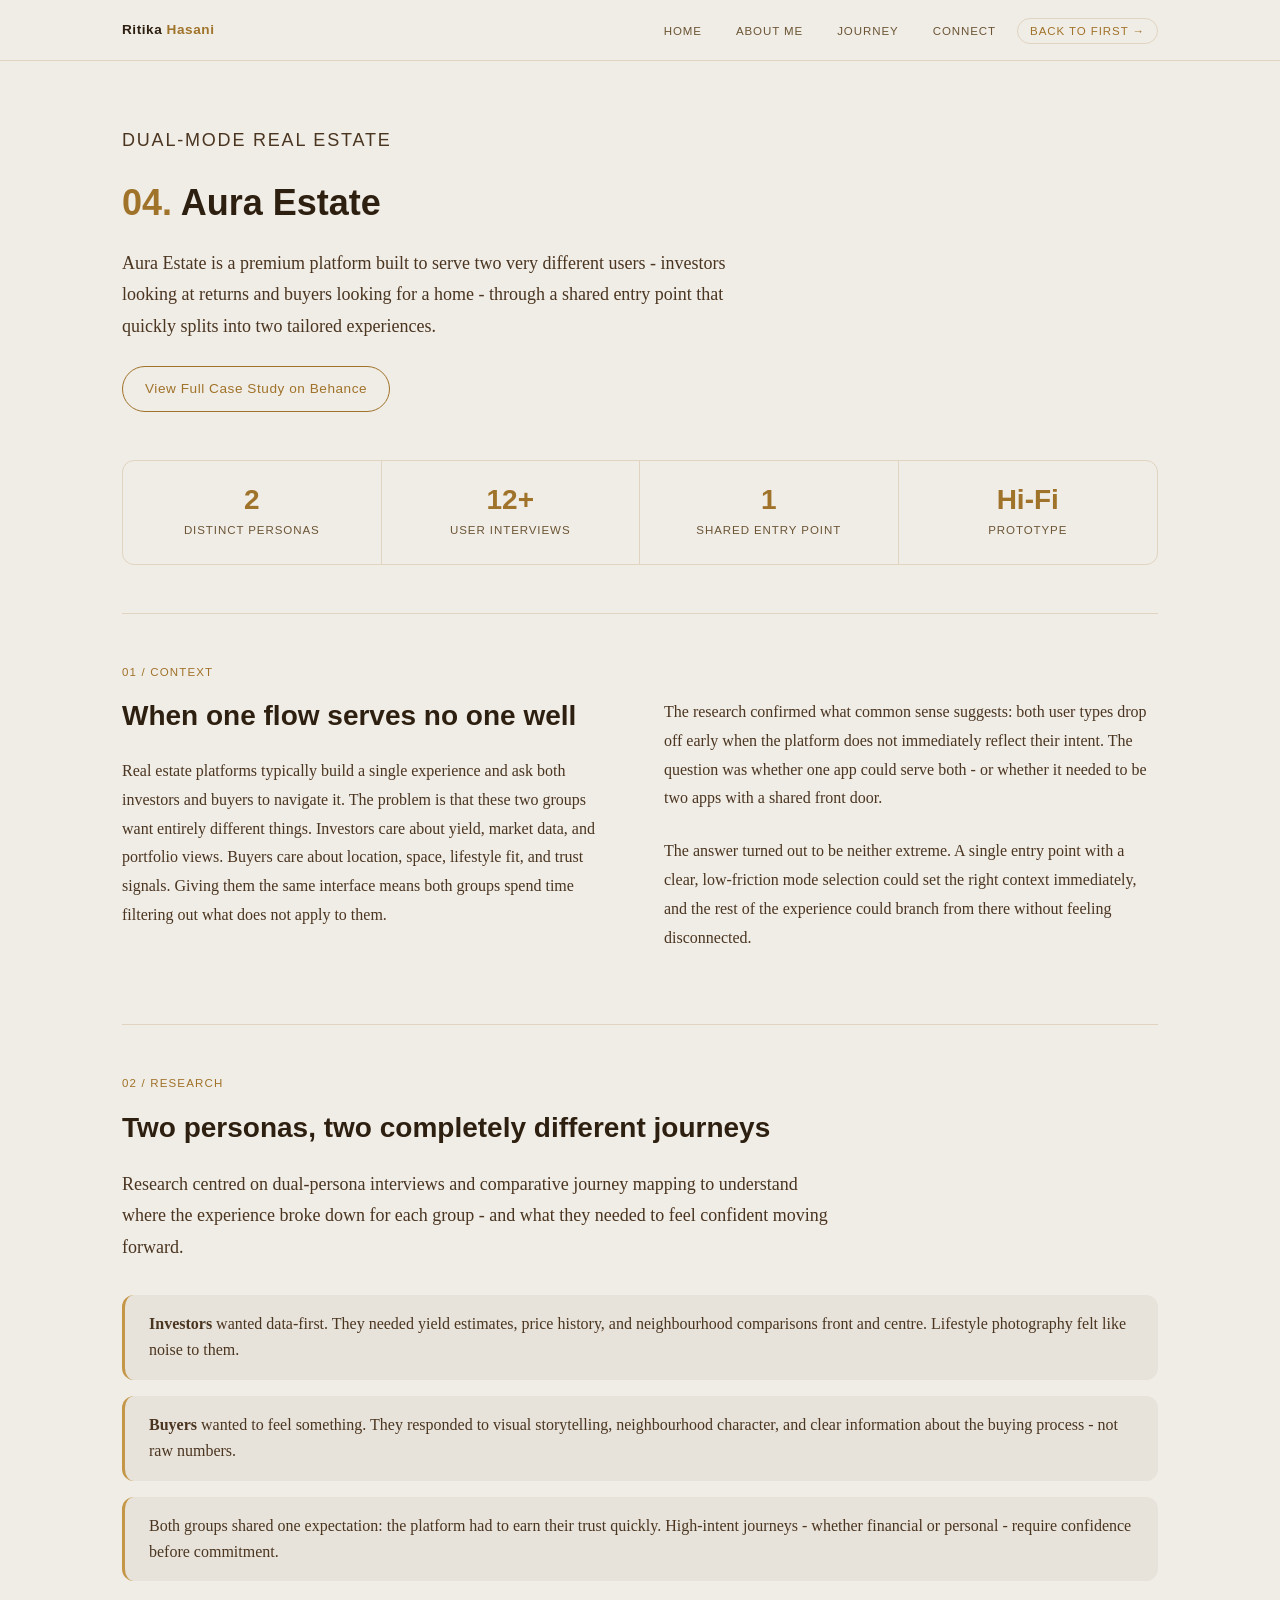
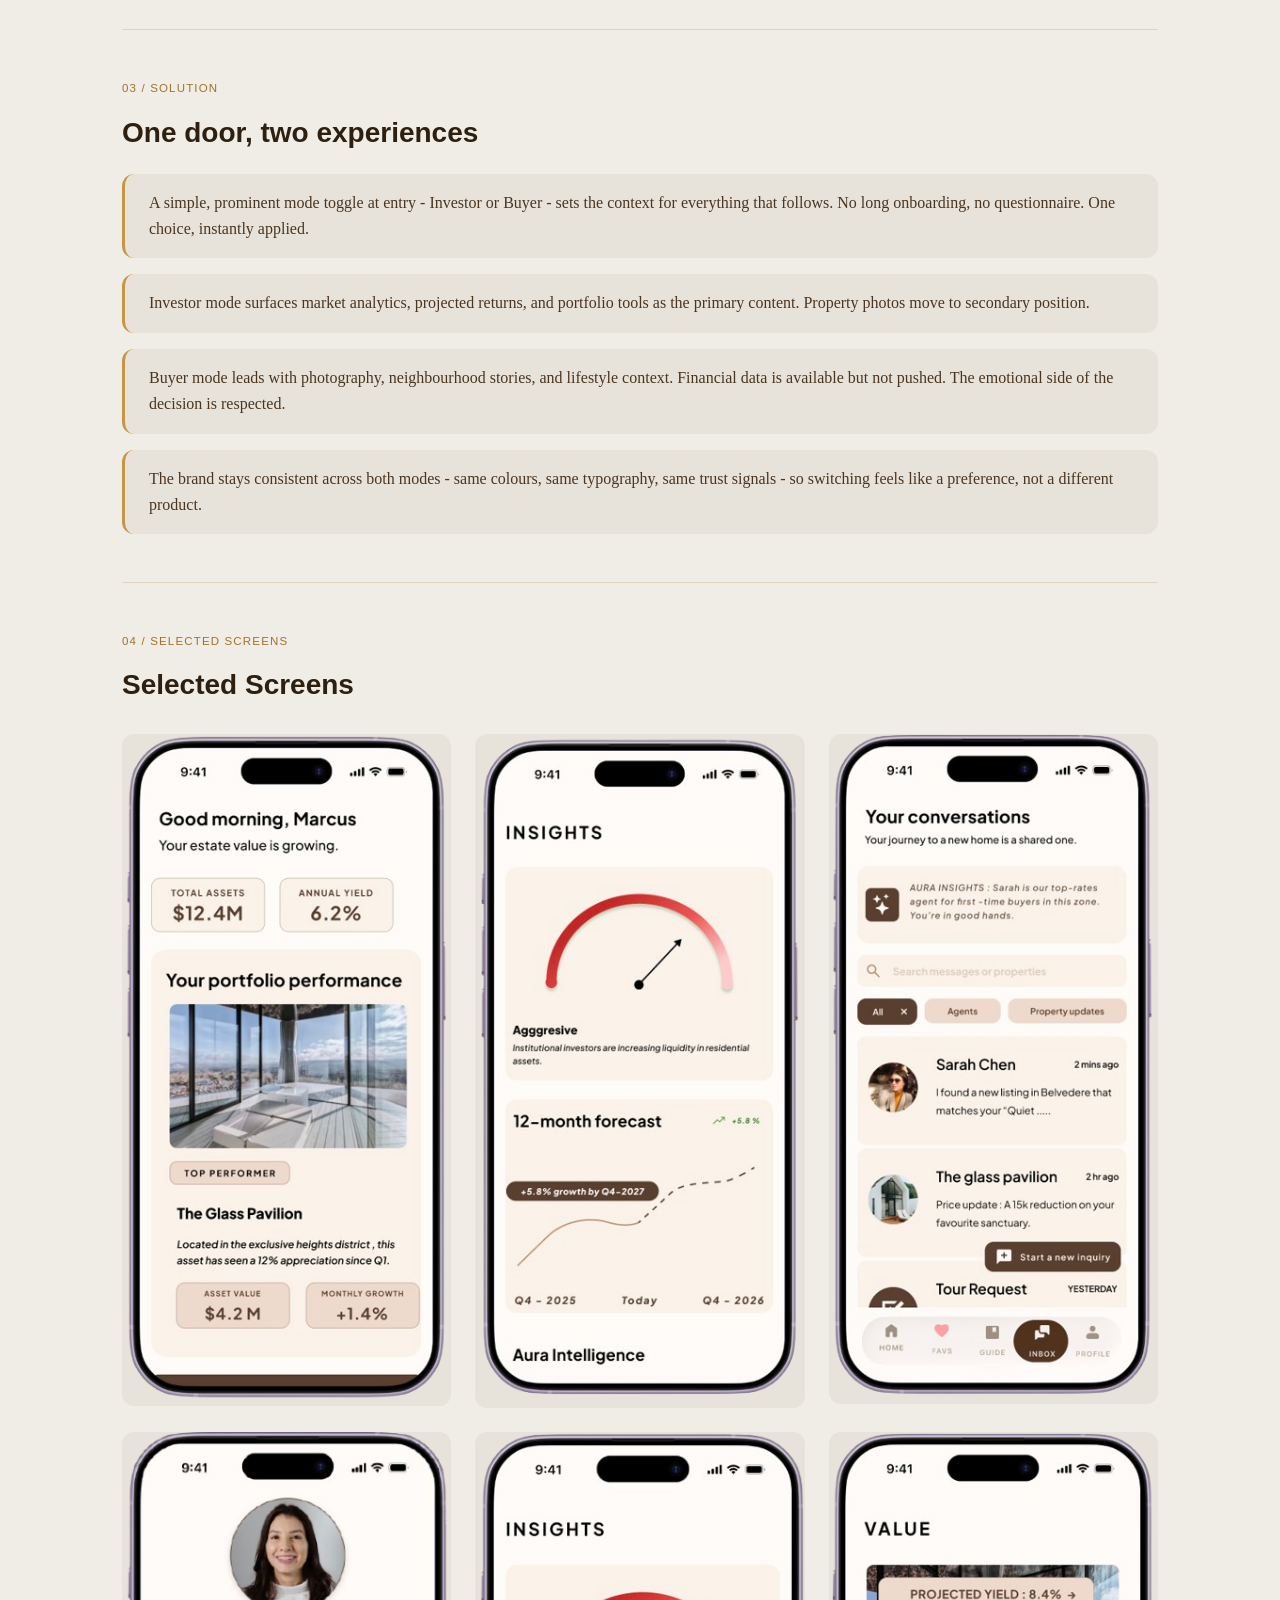
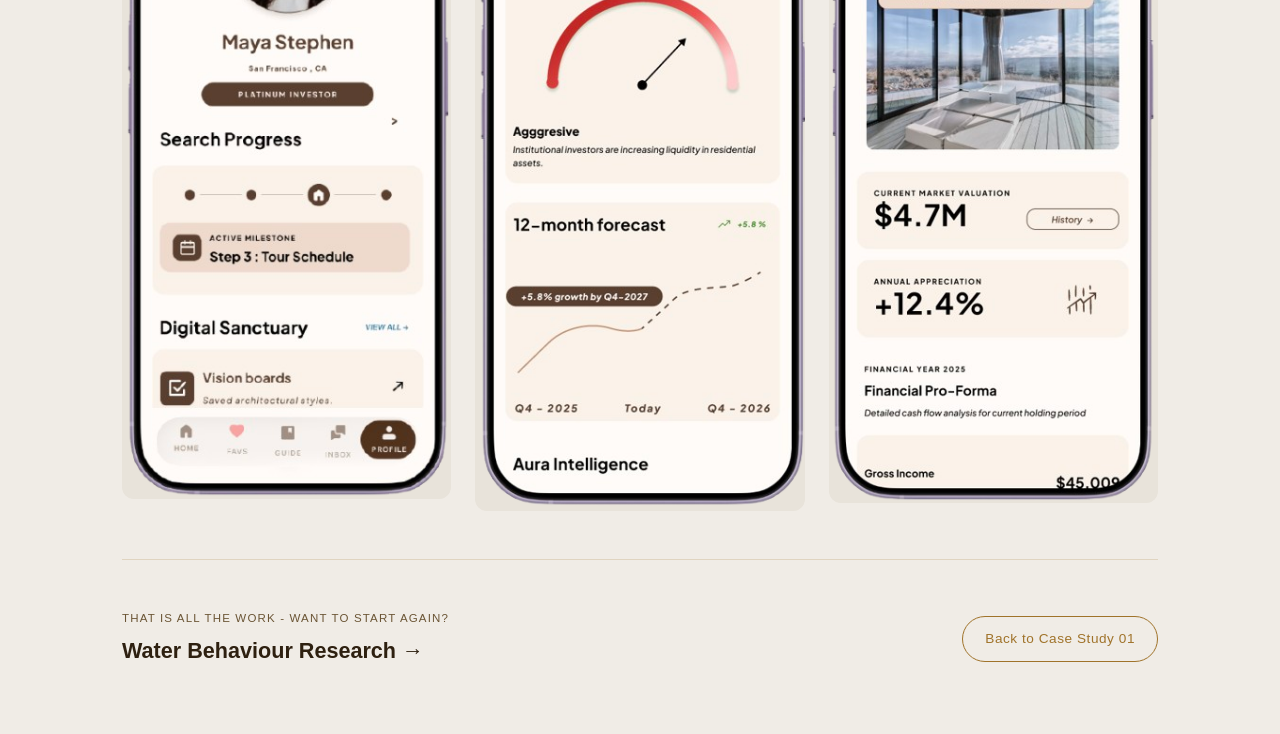
==== commit 9b1fc13e: "changes" ====
--- a/auraestate.html
+++ b/auraestate.html
@@ -26,7 +26,7 @@
 
   <!-- Hero -->
   <section class="hero reveal">
-    <p class="kicker">Case Study 04 - Dual-Mode Real Estate</p>
+    <p class="kicker">Dual-Mode Real Estate</p>
     <h1><span class="case-study-number">04.</span> Aura Estate</h1>
     <p>
       Aura Estate is a premium platform built to serve two very different users - investors looking at returns and
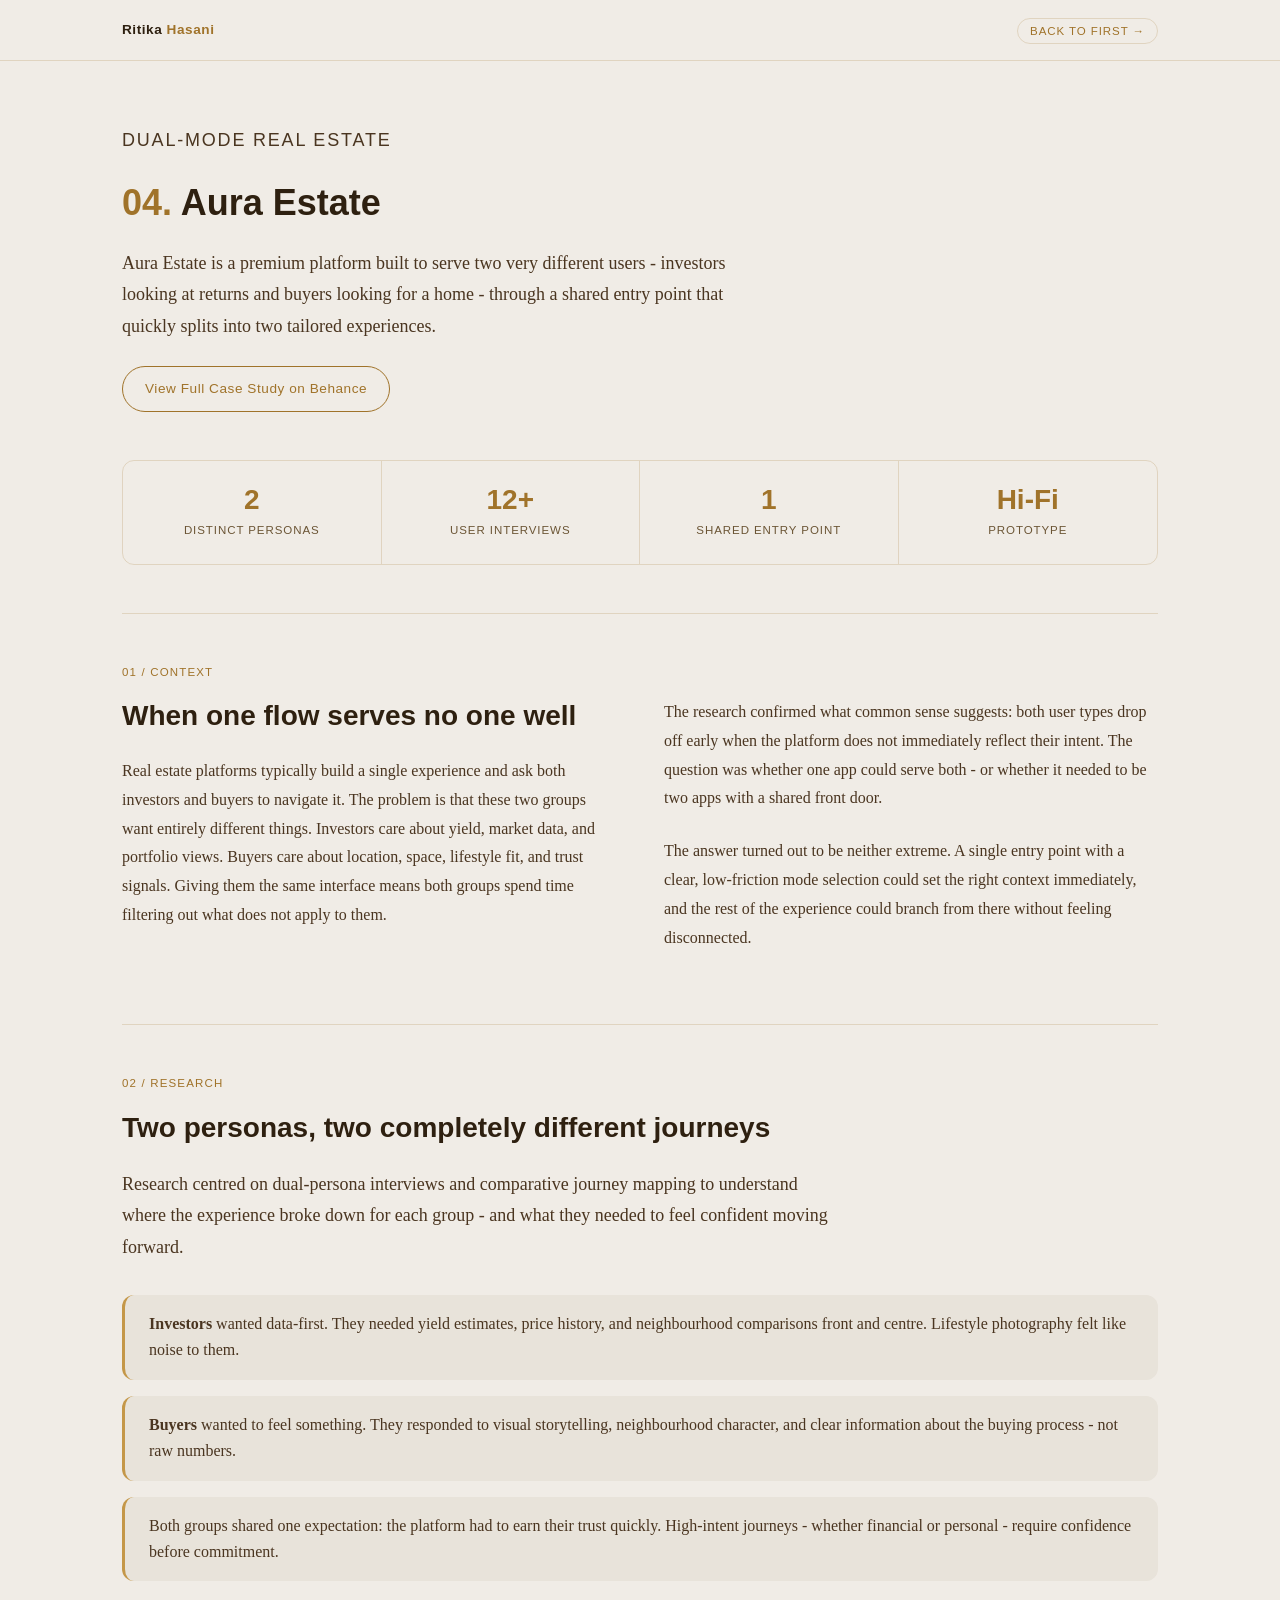
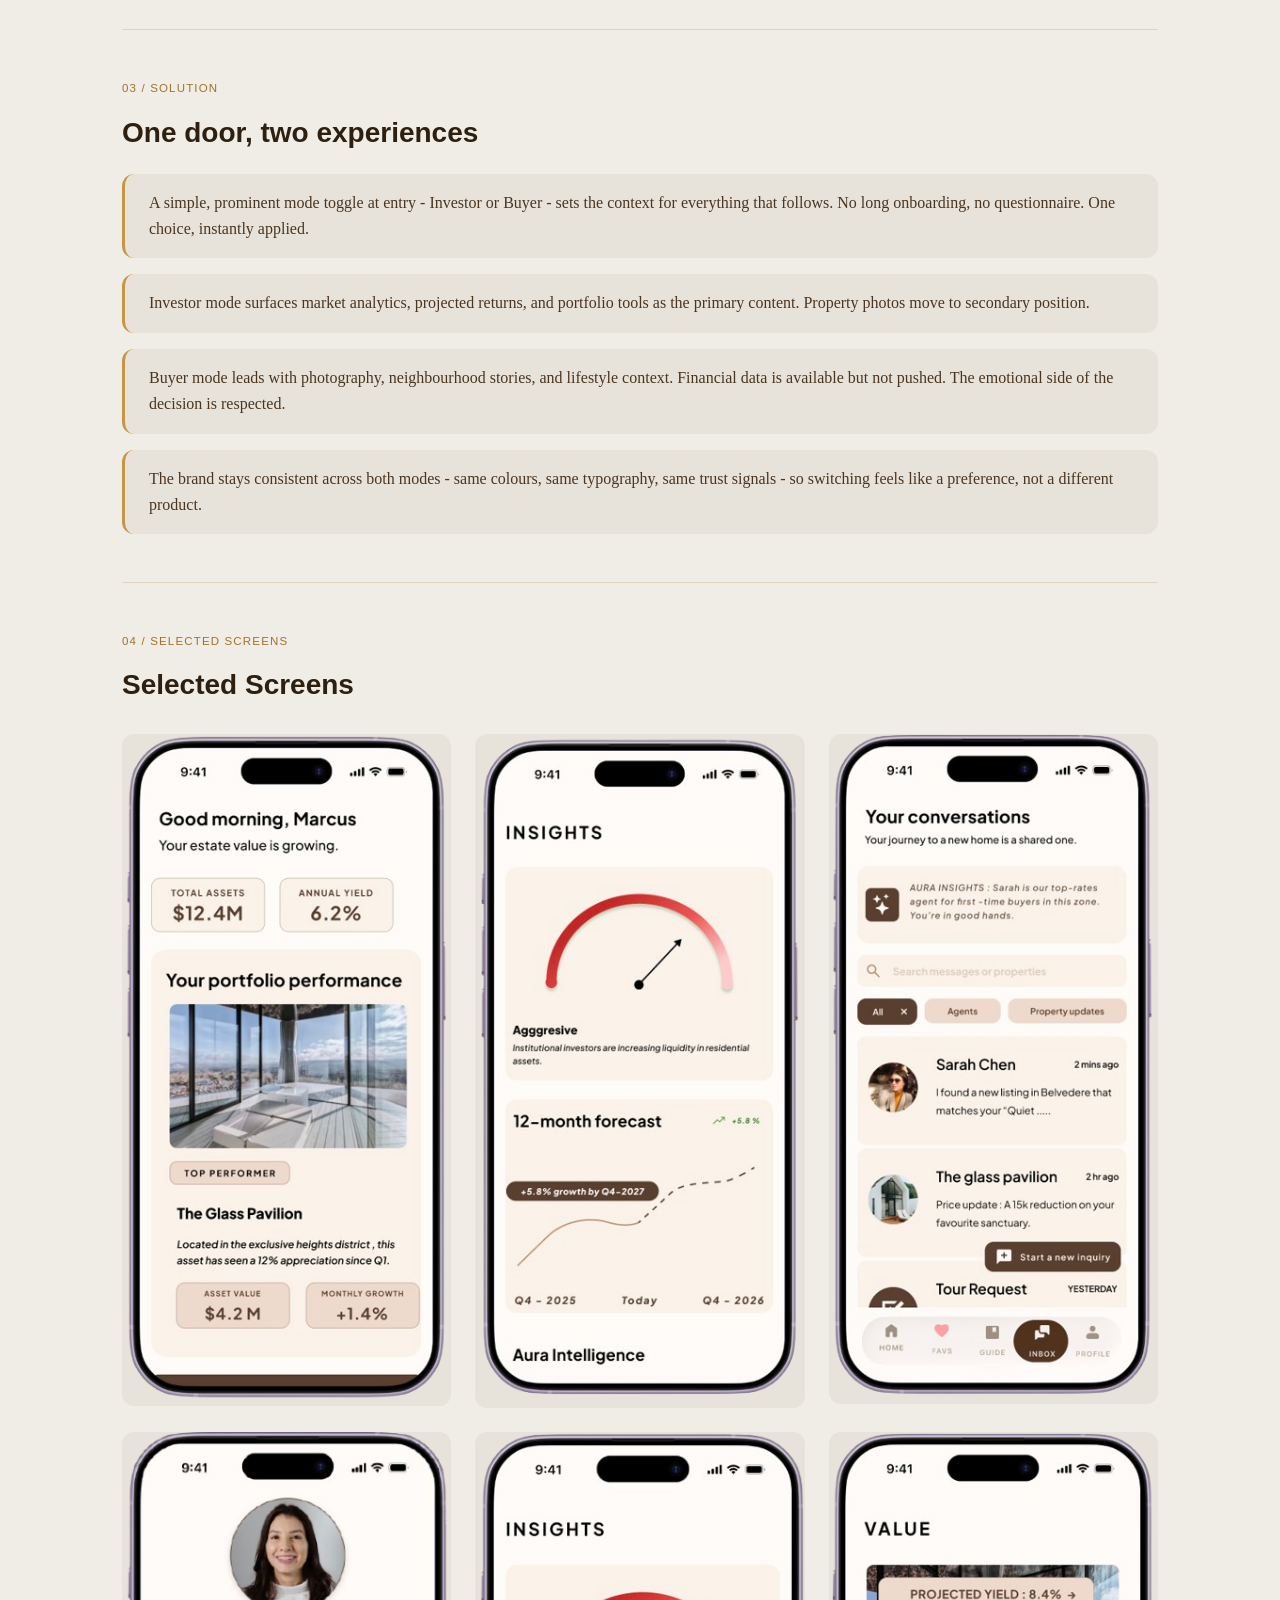
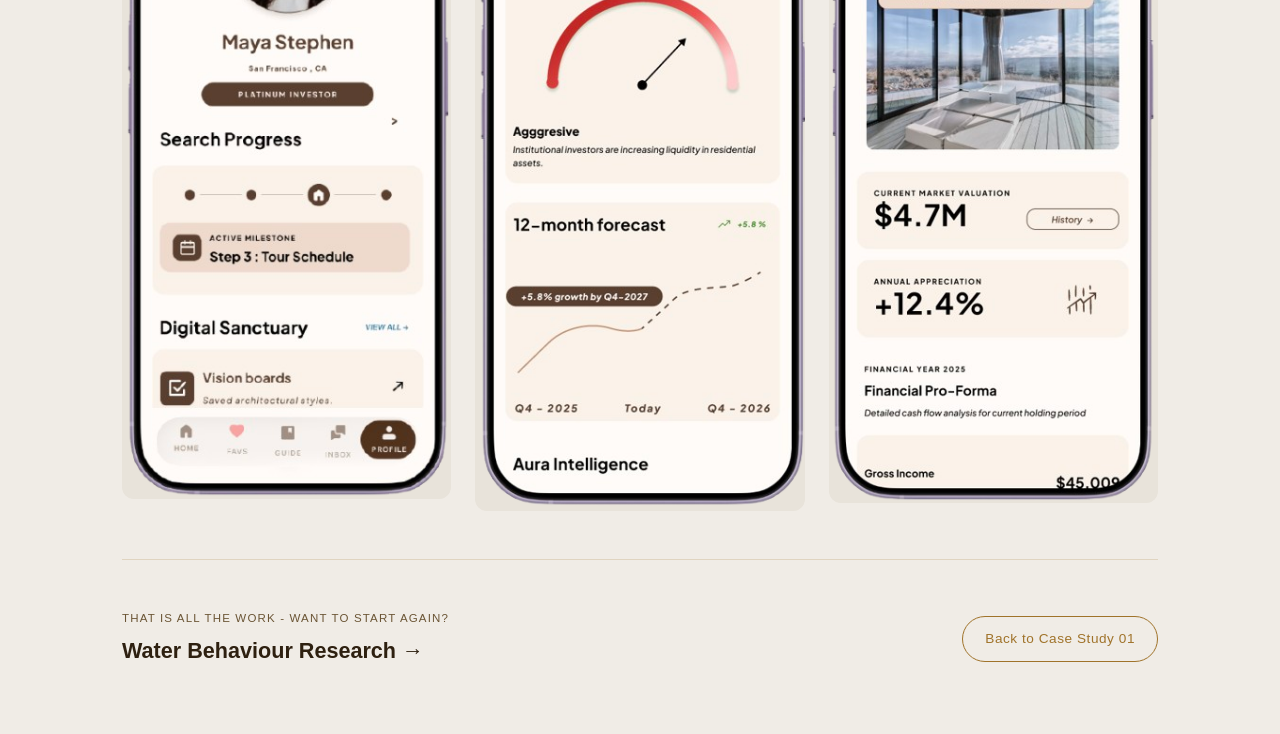
==== commit c801d1a0: "header changes" ====
--- a/auraestate.html
+++ b/auraestate.html
@@ -13,10 +13,6 @@
   <div class="container topbar-inner">
     <a class="brand" href="index.html">Ritika <span>Hasani</span></a>
     <ul class="topbar-nav">
-      <li><a href="index.html">Home</a></li>
-      <li><a href="craft.html">About Me</a></li>
-      <li><a href="journey.html">Journey</a></li>
-      <li><a href="connect.html">Connect</a></li>
       <li><a href="water-behaviour.html" class="next-link">Back to First &rarr;</a></li>
     </ul>
   </div>
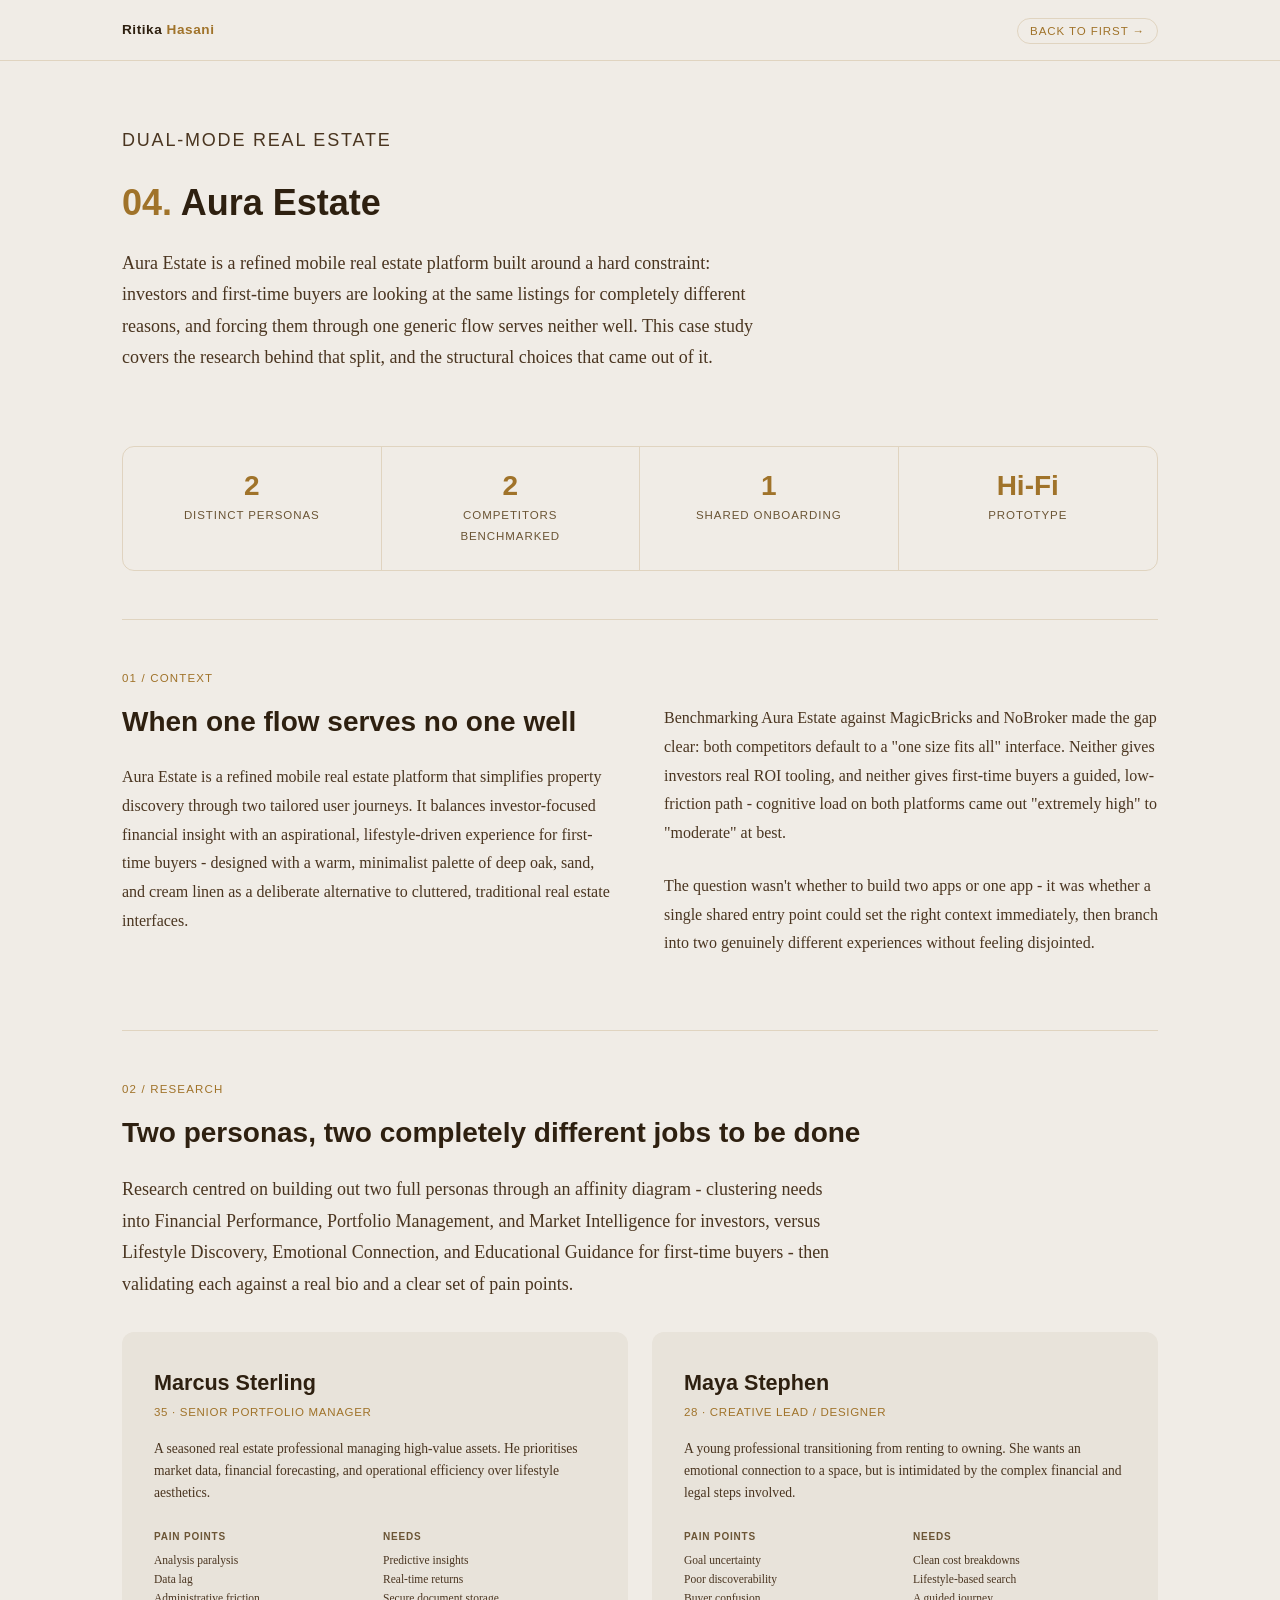
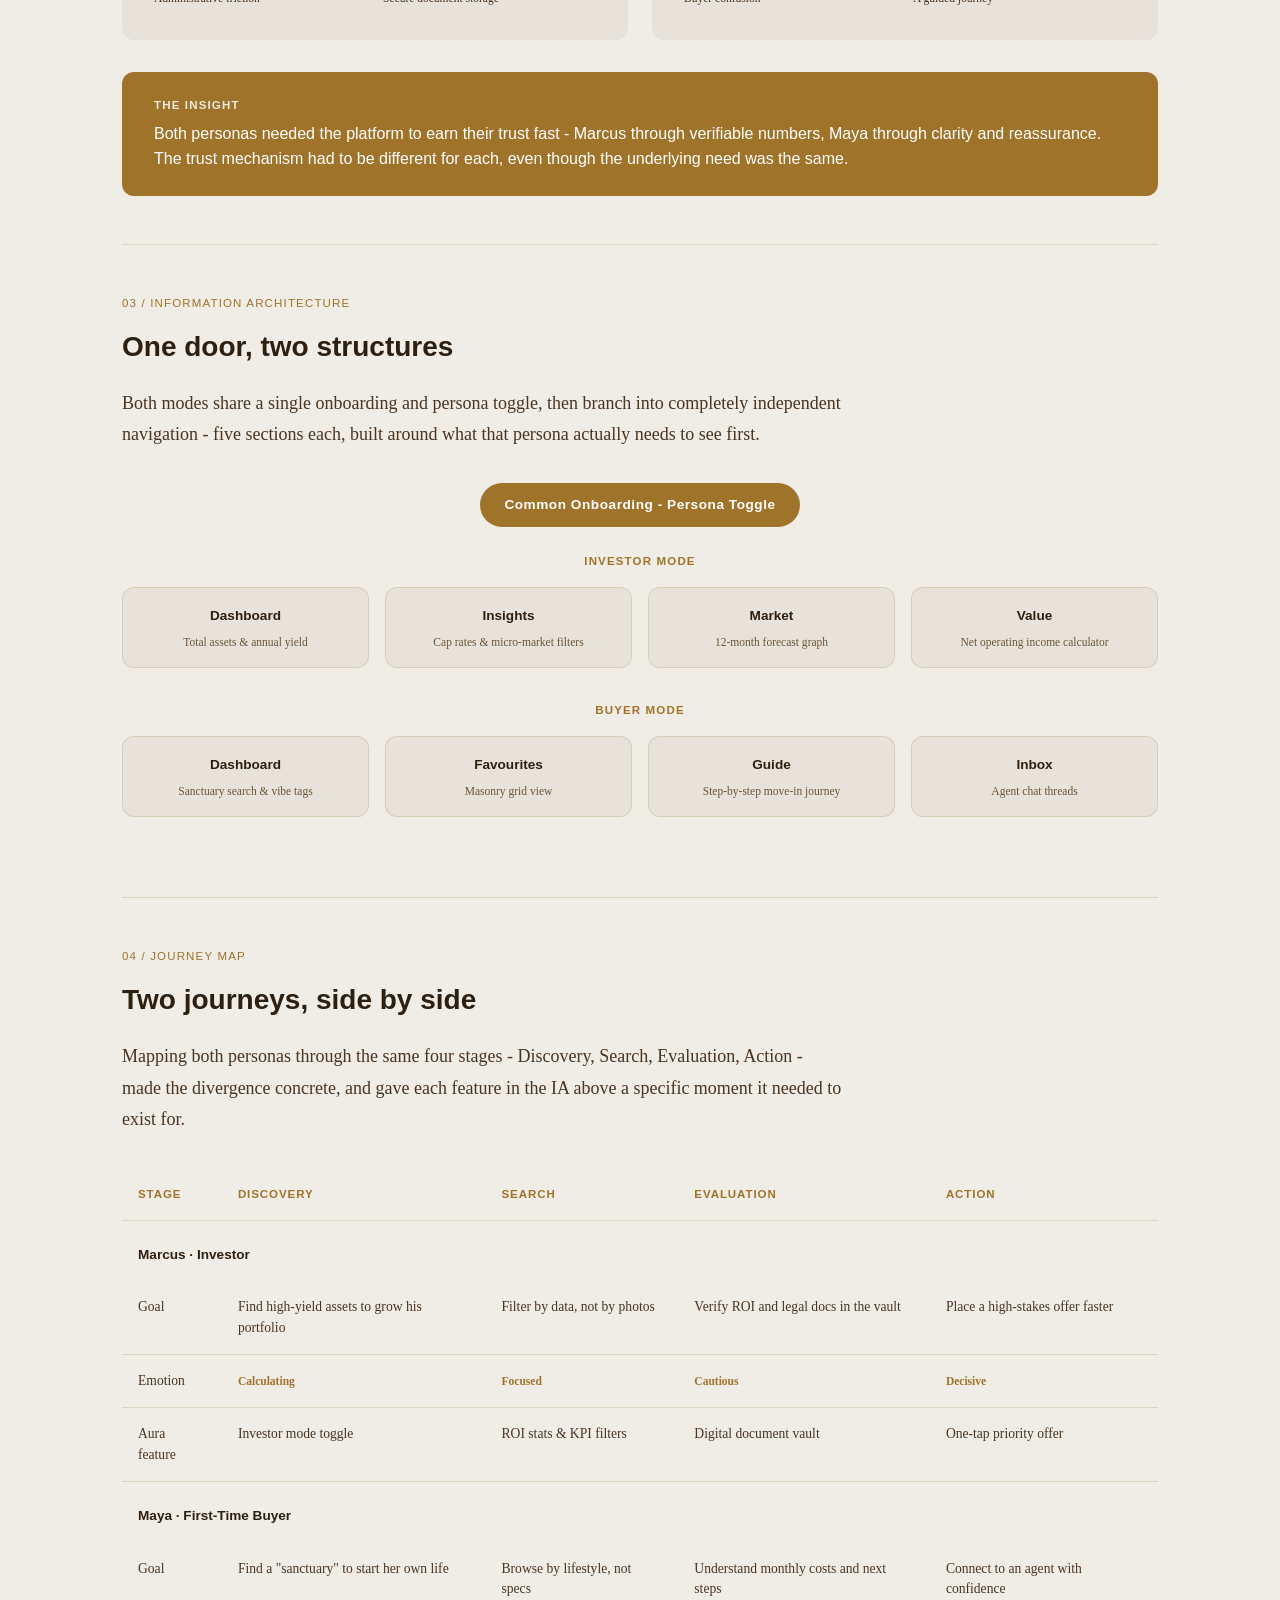
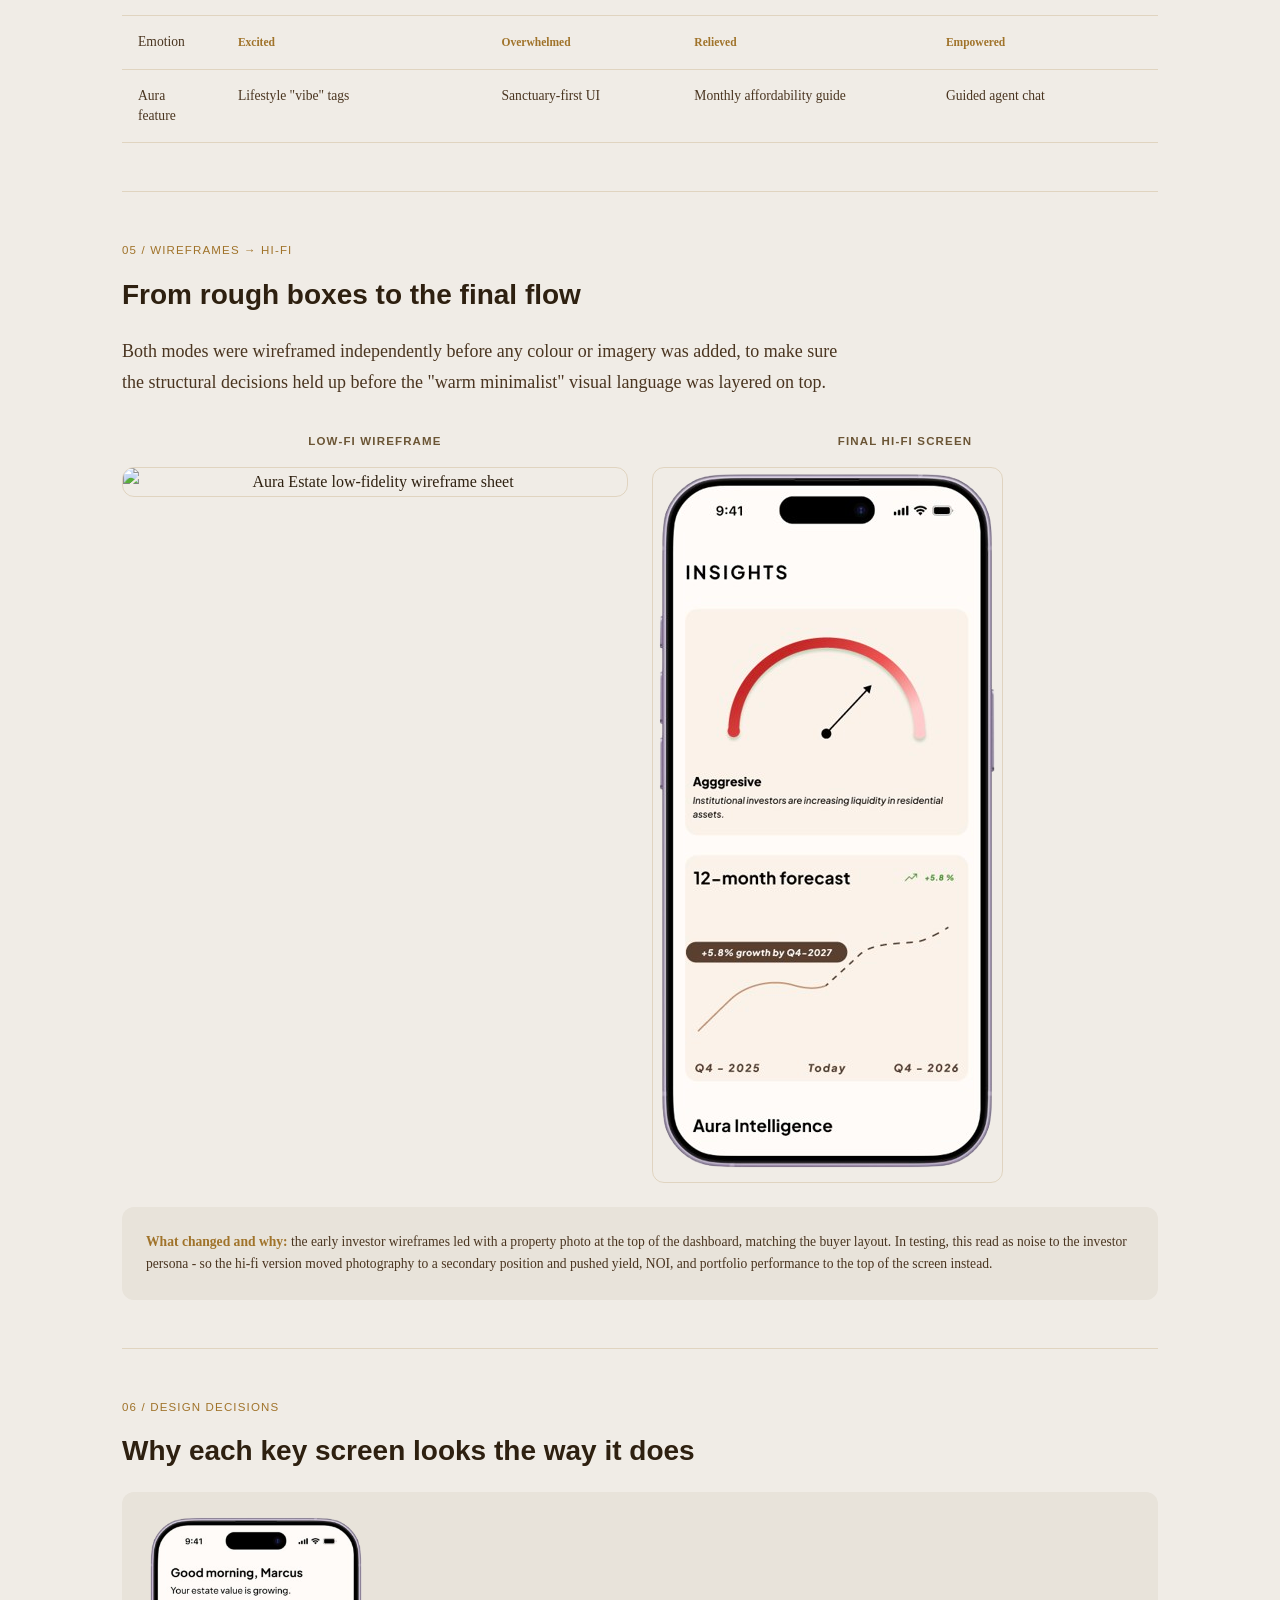
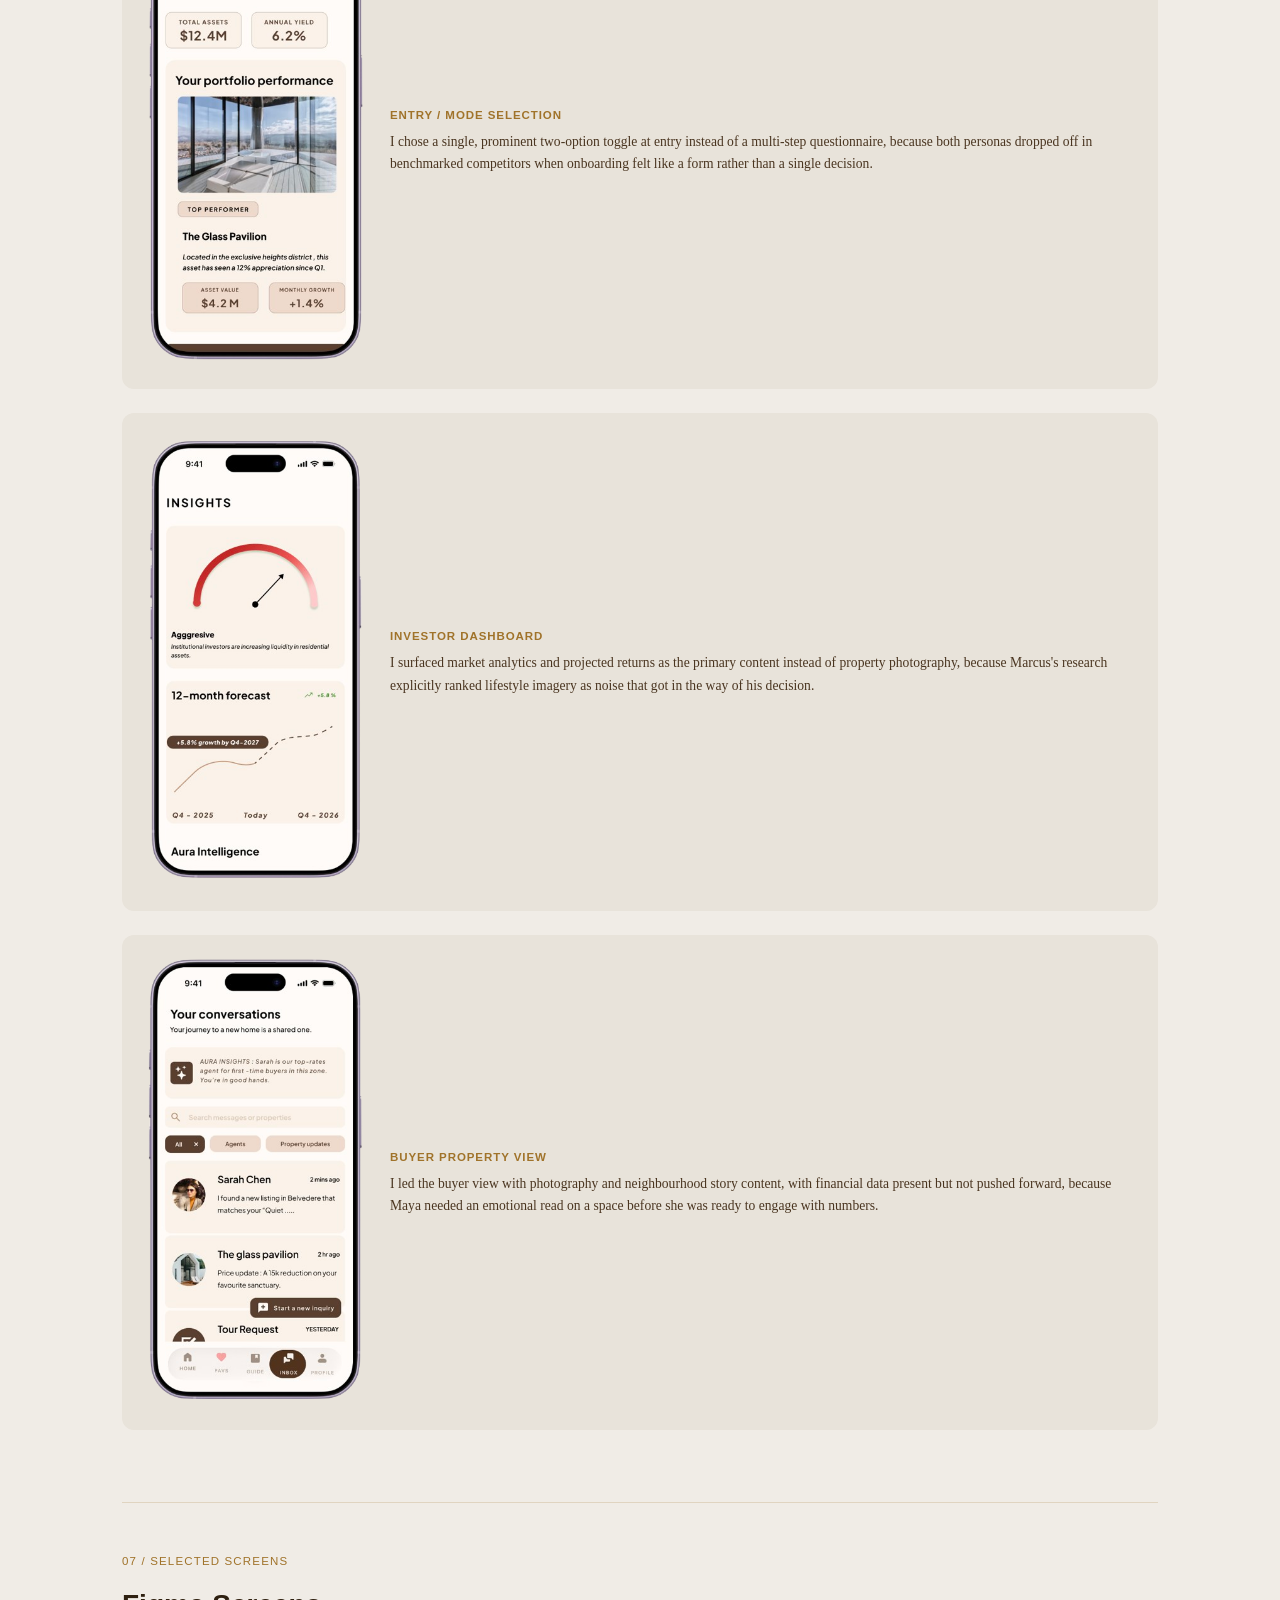
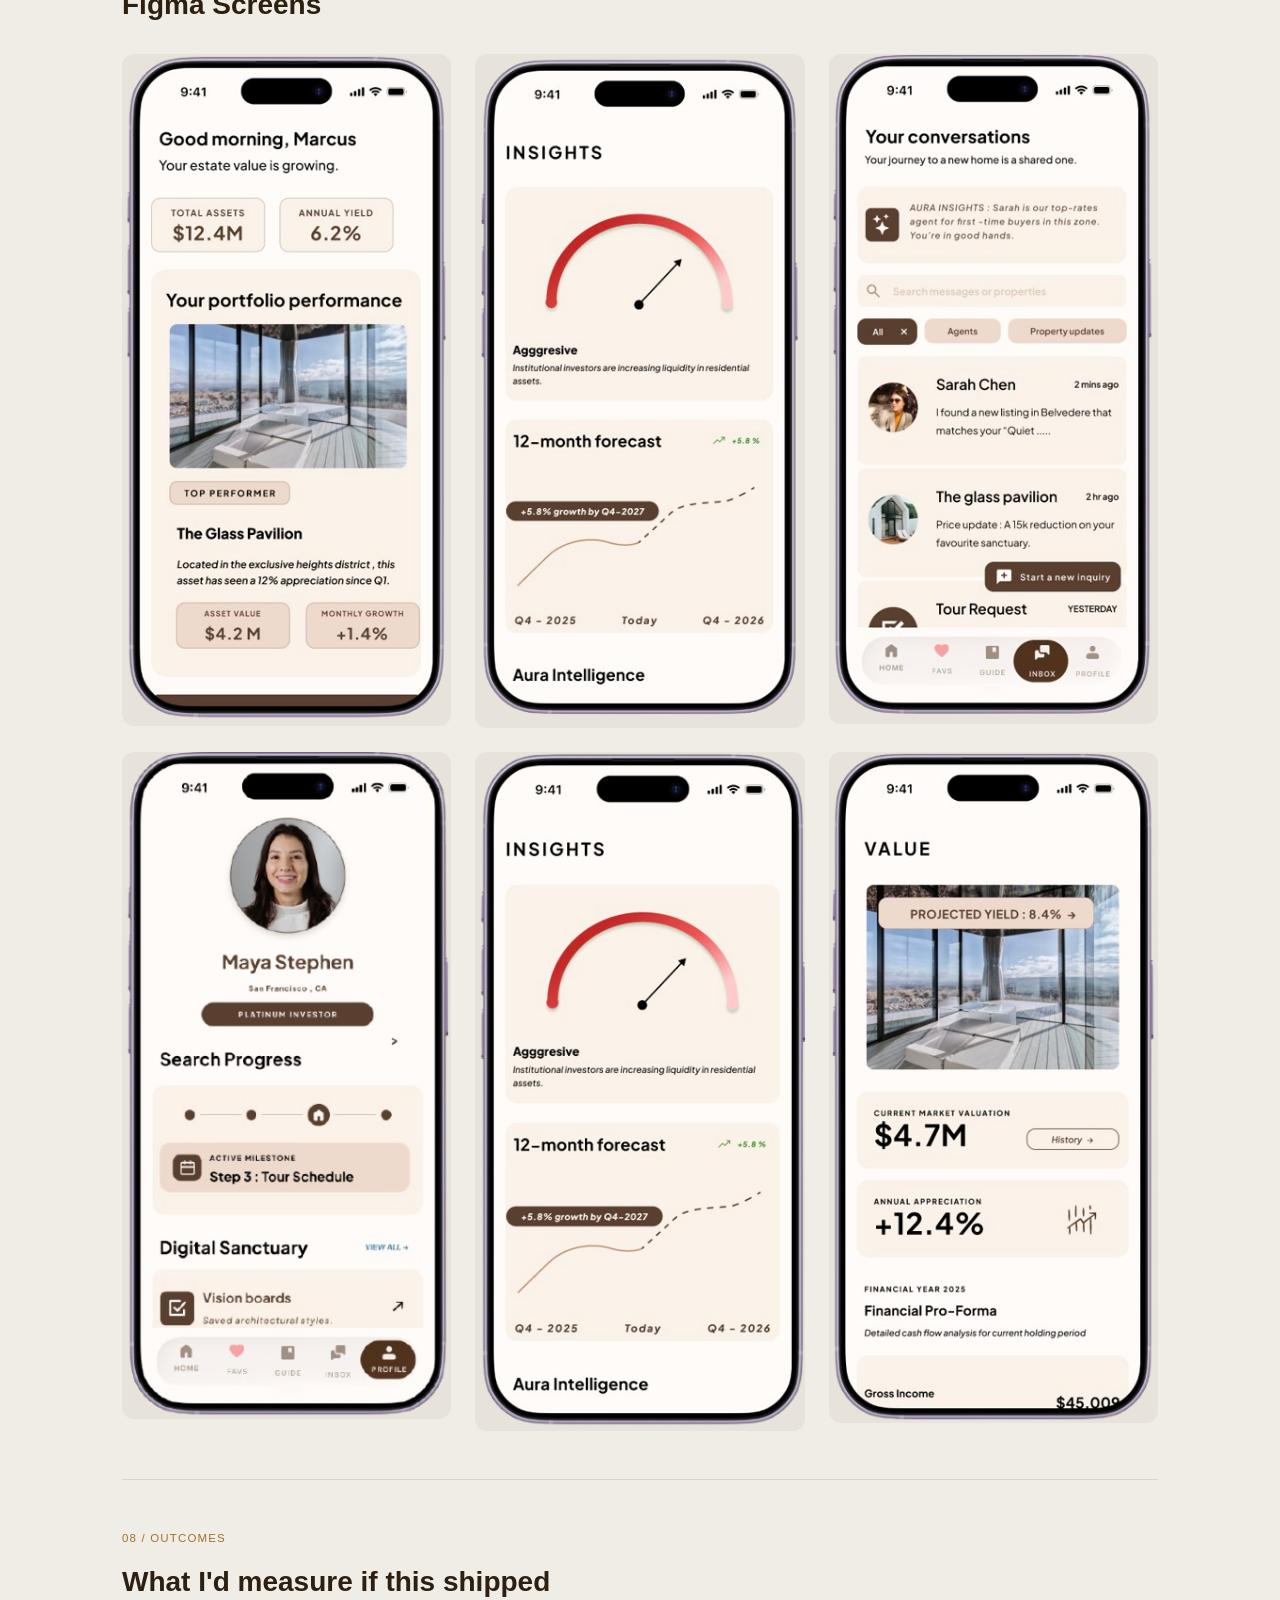
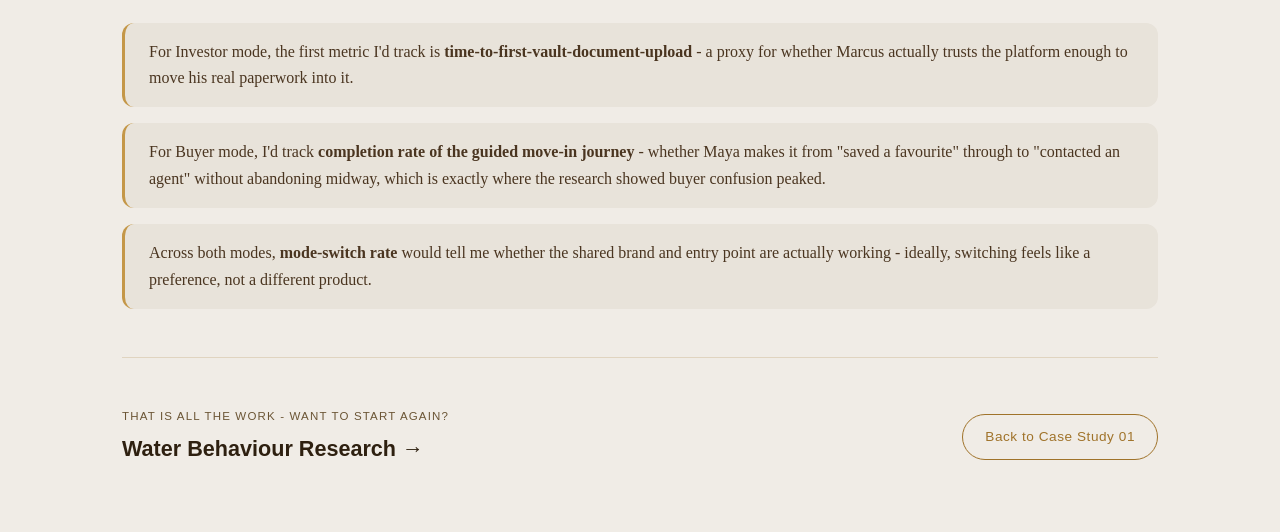
==== commit 1fa4646b: "changes" ====
--- a/auraestate.html
+++ b/auraestate.html
@@ -25,12 +25,11 @@
     <p class="kicker">Dual-Mode Real Estate</p>
     <h1><span class="case-study-number">04.</span> Aura Estate</h1>
     <p>
-      Aura Estate is a premium platform built to serve two very different users - investors looking at returns and
-      buyers looking for a home - through a shared entry point that quickly splits into two tailored experiences.
-    </p>
-    <a class="btn-primary" href="https://www.behance.net/gallery/247977753/Aura-estate" target="_blank" rel="noopener noreferrer">
-      View Full Case Study on Behance
-    </a>
+      Aura Estate is a refined mobile real estate platform built around a hard constraint: investors and first-time
+      buyers are looking at the same listings for completely different reasons, and forcing them through one generic
+      flow serves neither well. This case study covers the research behind that split, and the structural choices
+      that came out of it.
+    </p>
   </section>
 
   <!-- Stats -->
@@ -40,12 +39,12 @@
       <div class="stat-label">Distinct Personas</div>
     </div>
     <div class="stat-cell">
-      <div class="stat-val">12+</div>
-      <div class="stat-label">User Interviews</div>
+      <div class="stat-val">2</div>
+      <div class="stat-label">Competitors Benchmarked</div>
     </div>
     <div class="stat-cell">
       <div class="stat-val">1</div>
-      <div class="stat-label">Shared Entry Point</div>
+      <div class="stat-label">Shared Onboarding</div>
     </div>
     <div class="stat-cell">
       <div class="stat-val">Hi-Fi</div>
@@ -60,22 +59,22 @@
       <div class="section-text">
         <h2>When one flow serves no one well</h2>
         <p>
-          Real estate platforms typically build a single experience and ask both investors and buyers to navigate it.
-          The problem is that these two groups want entirely different things. Investors care about yield, market data,
-          and portfolio views. Buyers care about location, space, lifestyle fit, and trust signals. Giving them the same
-          interface means both groups spend time filtering out what does not apply to them.
+          Aura Estate is a refined mobile real estate platform that simplifies property discovery through two
+          tailored user journeys. It balances investor-focused financial insight with an aspirational,
+          lifestyle-driven experience for first-time buyers - designed with a warm, minimalist palette of deep oak,
+          sand, and cream linen as a deliberate alternative to cluttered, traditional real estate interfaces.
         </p>
       </div>
       <div class="section-text">
         <p>
-          The research confirmed what common sense suggests: both user types drop off early when the platform does not
-          immediately reflect their intent. The question was whether one app could serve both - or whether it needed to
-          be two apps with a shared front door.
+          Benchmarking Aura Estate against MagicBricks and NoBroker made the gap clear: both competitors default to
+          a "one size fits all" interface. Neither gives investors real ROI tooling, and neither gives first-time
+          buyers a guided, low-friction path - cognitive load on both platforms came out "extremely high" to "moderate"
+          at best.
         </p>
         <p>
-          The answer turned out to be neither extreme. A single entry point with a clear, low-friction mode selection
-          could set the right context immediately, and the rest of the experience could branch from there without
-          feeling disconnected.
+          The question wasn't whether to build two apps or one app - it was whether a single shared entry point could
+          set the right context immediately, then branch into two genuinely different experiences without feeling disjointed.
         </p>
       </div>
     </div>
@@ -84,34 +83,256 @@
   <!-- 02 / Research -->
   <section class="section reveal">
     <p class="section-label">02 / Research</p>
-    <h2>Two personas, two completely different journeys</h2>
+    <h2>Two personas, two completely different jobs to be done</h2>
     <p class="section-intro">
-      Research centred on dual-persona interviews and comparative journey mapping to understand where the experience
-      broke down for each group - and what they needed to feel confident moving forward.
-    </p>
-    <div class="points">
-      <div class="point"><strong>Investors</strong> wanted data-first. They needed yield estimates, price history, and neighbourhood comparisons front and centre. Lifestyle photography felt like noise to them.</div>
-      <div class="point"><strong>Buyers</strong> wanted to feel something. They responded to visual storytelling, neighbourhood character, and clear information about the buying process - not raw numbers.</div>
-      <div class="point">Both groups shared one expectation: the platform had to earn their trust quickly. High-intent journeys - whether financial or personal - require confidence before commitment.</div>
-    </div>
-  </section>
-
-  <!-- 03 / Solution -->
-  <section class="section reveal">
-    <p class="section-label">03 / Solution</p>
-    <h2>One door, two experiences</h2>
-    <div class="points">
-      <div class="point">A simple, prominent mode toggle at entry - Investor or Buyer - sets the context for everything that follows. No long onboarding, no questionnaire. One choice, instantly applied.</div>
-      <div class="point">Investor mode surfaces market analytics, projected returns, and portfolio tools as the primary content. Property photos move to secondary position.</div>
-      <div class="point">Buyer mode leads with photography, neighbourhood stories, and lifestyle context. Financial data is available but not pushed. The emotional side of the decision is respected.</div>
-      <div class="point">The brand stays consistent across both modes - same colours, same typography, same trust signals - so switching feels like a preference, not a different product.</div>
-    </div>
-  </section>
-
-  <!-- 04 / Screens -->
-  <section class="section reveal">
-    <p class="section-label">04 / Selected Screens</p>
-    <h2>Selected Screens</h2>
+      Research centred on building out two full personas through an affinity diagram - clustering needs into
+      Financial Performance, Portfolio Management, and Market Intelligence for investors, versus Lifestyle Discovery,
+      Emotional Connection, and Educational Guidance for first-time buyers - then validating each against a real bio
+      and a clear set of pain points.
+    </p>
+    <div class="persona-grid">
+      <div class="persona-card">
+        <div class="persona-card-name">Marcus Sterling</div>
+        <div class="persona-card-role">35 &middot; Senior Portfolio Manager</div>
+        <p class="persona-card-bio">
+          A seasoned real estate professional managing high-value assets. He prioritises market data, financial
+          forecasting, and operational efficiency over lifestyle aesthetics.
+        </p>
+        <div class="persona-subgrid">
+          <div>
+            <p class="persona-sublabel">Pain Points</p>
+            <ul class="persona-sublist">
+              <li>Analysis paralysis</li>
+              <li>Data lag</li>
+              <li>Administrative friction</li>
+            </ul>
+          </div>
+          <div>
+            <p class="persona-sublabel">Needs</p>
+            <ul class="persona-sublist">
+              <li>Predictive insights</li>
+              <li>Real-time returns</li>
+              <li>Secure document storage</li>
+            </ul>
+          </div>
+        </div>
+      </div>
+      <div class="persona-card">
+        <div class="persona-card-name">Maya Stephen</div>
+        <div class="persona-card-role">28 &middot; Creative Lead / Designer</div>
+        <p class="persona-card-bio">
+          A young professional transitioning from renting to owning. She wants an emotional connection to a space,
+          but is intimidated by the complex financial and legal steps involved.
+        </p>
+        <div class="persona-subgrid">
+          <div>
+            <p class="persona-sublabel">Pain Points</p>
+            <ul class="persona-sublist">
+              <li>Goal uncertainty</li>
+              <li>Poor discoverability</li>
+              <li>Buyer confusion</li>
+            </ul>
+          </div>
+          <div>
+            <p class="persona-sublabel">Needs</p>
+            <ul class="persona-sublist">
+              <li>Clean cost breakdowns</li>
+              <li>Lifestyle-based search</li>
+              <li>A guided journey</li>
+            </ul>
+          </div>
+        </div>
+      </div>
+    </div>
+    <div class="insight-callout">
+      <span class="insight-label">The insight</span>
+      Both personas needed the platform to earn their trust fast - Marcus through verifiable numbers, Maya through
+      clarity and reassurance. The trust mechanism had to be different for each, even though the underlying need was the same.
+    </div>
+  </section>
+
+  <!-- 03 / IA -->
+  <section class="section reveal">
+    <p class="section-label">03 / Information Architecture</p>
+    <h2>One door, two structures</h2>
+    <p class="section-intro">
+      Both modes share a single onboarding and persona toggle, then branch into completely independent navigation -
+      five sections each, built around what that persona actually needs to see first.
+    </p>
+    <div class="ia-tree">
+      <div class="ia-root">
+        <div class="ia-root-node">Common Onboarding - Persona Toggle</div>
+      </div>
+
+      <p class="ia-branch-label">Investor Mode</p>
+      <div class="ia-row">
+        <div class="ia-node">
+          <div class="ia-node-title">Dashboard</div>
+          <div class="ia-node-sub">Total assets & annual yield</div>
+        </div>
+        <div class="ia-node">
+          <div class="ia-node-title">Insights</div>
+          <div class="ia-node-sub">Cap rates & micro-market filters</div>
+        </div>
+        <div class="ia-node">
+          <div class="ia-node-title">Market</div>
+          <div class="ia-node-sub">12-month forecast graph</div>
+        </div>
+        <div class="ia-node">
+          <div class="ia-node-title">Value</div>
+          <div class="ia-node-sub">Net operating income calculator</div>
+        </div>
+      </div>
+
+      <p class="ia-branch-label">Buyer Mode</p>
+      <div class="ia-row">
+        <div class="ia-node">
+          <div class="ia-node-title">Dashboard</div>
+          <div class="ia-node-sub">Sanctuary search & vibe tags</div>
+        </div>
+        <div class="ia-node">
+          <div class="ia-node-title">Favourites</div>
+          <div class="ia-node-sub">Masonry grid view</div>
+        </div>
+        <div class="ia-node">
+          <div class="ia-node-title">Guide</div>
+          <div class="ia-node-sub">Step-by-step move-in journey</div>
+        </div>
+        <div class="ia-node">
+          <div class="ia-node-title">Inbox</div>
+          <div class="ia-node-sub">Agent chat threads</div>
+        </div>
+      </div>
+    </div>
+  </section>
+
+  <!-- 04 / Journey -->
+  <section class="section reveal">
+    <p class="section-label">04 / Journey Map</p>
+    <h2>Two journeys, side by side</h2>
+    <p class="section-intro">
+      Mapping both personas through the same four stages - Discovery, Search, Evaluation, Action - made the divergence
+      concrete, and gave each feature in the IA above a specific moment it needed to exist for.
+    </p>
+    <table class="journey-table">
+      <thead>
+        <tr>
+          <th>Stage</th>
+          <th>Discovery</th>
+          <th>Search</th>
+          <th>Evaluation</th>
+          <th>Action</th>
+        </tr>
+      </thead>
+      <tbody>
+        <tr class="journey-persona-row"><td colspan="5">Marcus &middot; Investor</td></tr>
+        <tr>
+          <td>Goal</td>
+          <td>Find high-yield assets to grow his portfolio</td>
+          <td>Filter by data, not by photos</td>
+          <td>Verify ROI and legal docs in the vault</td>
+          <td>Place a high-stakes offer faster</td>
+        </tr>
+        <tr>
+          <td>Emotion</td>
+          <td><span class="journey-emotion">Calculating</span></td>
+          <td><span class="journey-emotion">Focused</span></td>
+          <td><span class="journey-emotion">Cautious</span></td>
+          <td><span class="journey-emotion">Decisive</span></td>
+        </tr>
+        <tr>
+          <td>Aura feature</td>
+          <td>Investor mode toggle</td>
+          <td>ROI stats & KPI filters</td>
+          <td>Digital document vault</td>
+          <td>One-tap priority offer</td>
+        </tr>
+        <tr class="journey-persona-row"><td colspan="5">Maya &middot; First-Time Buyer</td></tr>
+        <tr>
+          <td>Goal</td>
+          <td>Find a "sanctuary" to start her own life</td>
+          <td>Browse by lifestyle, not specs</td>
+          <td>Understand monthly costs and next steps</td>
+          <td>Connect to an agent with confidence</td>
+        </tr>
+        <tr>
+          <td>Emotion</td>
+          <td><span class="journey-emotion">Excited</span></td>
+          <td><span class="journey-emotion">Overwhelmed</span></td>
+          <td><span class="journey-emotion">Relieved</span></td>
+          <td><span class="journey-emotion">Empowered</span></td>
+        </tr>
+        <tr>
+          <td>Aura feature</td>
+          <td>Lifestyle "vibe" tags</td>
+          <td>Sanctuary-first UI</td>
+          <td>Monthly affordability guide</td>
+          <td>Guided agent chat</td>
+        </tr>
+      </tbody>
+    </table>
+  </section>
+
+  <!-- 05 / Wireframes -->
+  <section class="section reveal">
+    <p class="section-label">05 / Wireframes &rarr; Hi-Fi</p>
+    <h2>From rough boxes to the final flow</h2>
+    <p class="section-intro">
+      Both modes were wireframed independently before any colour or imagery was added, to make sure the structural
+      decisions held up before the "warm minimalist" visual language was layered on top.
+    </p>
+    <div class="progression-grid">
+      <div class="progression-col">
+        <p class="progression-col-label">Low-Fi Wireframe</p>
+        <img src="auraestate_wireframe_1.png" alt="Aura Estate low-fidelity wireframe sheet" />
+      </div>
+      <div class="progression-col">
+        <p class="progression-col-label">Final Hi-Fi Screen</p>
+        <img src="auraestate_2.png" alt="Aura Estate investor dashboard, final" />
+      </div>
+    </div>
+    <div class="progression-note">
+      <strong>What changed and why:</strong> the early investor wireframes led with a property photo at the top of
+      the dashboard, matching the buyer layout. In testing, this read as noise to the investor persona - so the hi-fi
+      version moved photography to a secondary position and pushed yield, NOI, and portfolio performance to the top
+      of the screen instead.
+    </div>
+  </section>
+
+  <!-- 06 / Design Decisions -->
+  <section class="section reveal">
+    <p class="section-label">06 / Design Decisions</p>
+    <h2>Why each key screen looks the way it does</h2>
+    <div class="decision-card">
+      <img src="auraestate_1.png" alt="Aura Estate entry mode selection screen" />
+      <div class="decision-text">
+        <div class="decision-label">Entry / Mode Selection</div>
+        <p>I chose a single, prominent two-option toggle at entry instead of a multi-step questionnaire, because both
+        personas dropped off in benchmarked competitors when onboarding felt like a form rather than a single decision.</p>
+      </div>
+    </div>
+    <div class="decision-card">
+      <img src="auraestate_2.png" alt="Aura Estate investor dashboard screen" />
+      <div class="decision-text">
+        <div class="decision-label">Investor Dashboard</div>
+        <p>I surfaced market analytics and projected returns as the primary content instead of property photography,
+        because Marcus's research explicitly ranked lifestyle imagery as noise that got in the way of his decision.</p>
+      </div>
+    </div>
+    <div class="decision-card">
+      <img src="auraestate_3.png" alt="Aura Estate buyer property view screen" />
+      <div class="decision-text">
+        <div class="decision-label">Buyer Property View</div>
+        <p>I led the buyer view with photography and neighbourhood story content, with financial data present but not
+        pushed forward, because Maya needed an emotional read on a space before she was ready to engage with numbers.</p>
+      </div>
+    </div>
+  </section>
+
+  <!-- 07 / Screens -->
+  <section class="section reveal">
+    <p class="section-label">07 / Selected Screens</p>
+    <h2>Figma Screens</h2>
     <div class="gallery">
       <img src="auraestate_1.png" alt="Aura Estate - entry mode selection" />
       <img src="auraestate_2.png" alt="Aura Estate - investor dashboard" />
@@ -119,6 +340,21 @@
       <img src="auraestate_4.png" alt="Aura Estate - market analytics" />
       <img src="auraestate_5.png" alt="Aura Estate - neighbourhood story" />
       <img src="auraestate_6.png" alt="Aura Estate - trust and contact flow" />
+    </div>
+  </section>
+
+  <!-- 08 / Outcomes -->
+  <section class="section reveal">
+    <p class="section-label">08 / Outcomes</p>
+    <h2>What I'd measure if this shipped</h2>
+    <div class="points">
+      <div class="point">For Investor mode, the first metric I'd track is <strong>time-to-first-vault-document-upload</strong> -
+      a proxy for whether Marcus actually trusts the platform enough to move his real paperwork into it.</div>
+      <div class="point">For Buyer mode, I'd track <strong>completion rate of the guided move-in journey</strong> -
+      whether Maya makes it from "saved a favourite" through to "contacted an agent" without abandoning midway, which
+      is exactly where the research showed buyer confusion peaked.</div>
+      <div class="point">Across both modes, <strong>mode-switch rate</strong> would tell me whether the shared brand and
+      entry point are actually working - ideally, switching feels like a preference, not a different product.</div>
     </div>
   </section>
 
--- a/case-study.css
+++ b/case-study.css
@@ -504,4 +504,365 @@
   .hero { padding: var(--sp-4) 0 var(--sp-3); }
   .hero h1 { font-size: var(--fs-lg); }
   .stats-row { grid-template-columns: 1fr 1fr; }
+}
+
+/* ============================================================
+   ADDED FOR DEEP CASE STUDIES (Avptivo / Aura Estate rebuild)
+   Reuses existing variables — no new colors or fonts introduced.
+   ============================================================ */
+
+/* ── Process Strip (Research > Strategy > UI Design) ───────── */
+.process-strip {
+  display: grid;
+  grid-template-columns: repeat(3, 1fr);
+  gap: var(--sp-3);
+  margin-top: var(--sp-3);
+  background: var(--bg-card);
+  border-radius: var(--radius);
+  padding: var(--sp-4);
+}
+
+.process-step {
+  text-align: center;
+  position: relative;
+}
+
+.process-step:not(:last-child)::after {
+  content: "\2192";
+  position: absolute;
+  right: -22px;
+  top: 6px;
+  color: var(--accent-lt);
+  font-size: 1.1rem;
+}
+
+.process-step-num {
+  font-family: var(--font-ui);
+  font-size: var(--fs-xs);
+  font-weight: 700;
+  color: var(--accent);
+  letter-spacing: 0.08em;
+}
+
+.process-step-title {
+  font-family: var(--font-ui);
+  font-size: var(--fs-sm);
+  font-weight: 700;
+  color: var(--text);
+  margin: 4px 0 10px;
+}
+
+.process-step-list {
+  list-style: none;
+  font-size: var(--fs-xs);
+  color: var(--text-soft);
+  line-height: 1.7;
+}
+
+/* ── Quote Cards (real user voice) ──────────────────────────── */
+.quote-grid {
+  display: grid;
+  grid-template-columns: repeat(2, 1fr);
+  gap: var(--sp-3);
+  margin-top: var(--sp-3);
+}
+
+.quote-card {
+  background: var(--bg-card);
+  border-radius: var(--radius);
+  padding: var(--sp-3);
+  border-left: 3px solid var(--accent);
+}
+
+.quote-card .quote-role {
+  font-family: var(--font-ui);
+  font-size: var(--fs-xs);
+  font-weight: 700;
+  letter-spacing: 0.08em;
+  text-transform: uppercase;
+  color: var(--accent);
+  margin-bottom: 8px;
+}
+
+.quote-card blockquote {
+  font-family: var(--font-body);
+  font-style: italic;
+  font-size: var(--fs-base);
+  color: var(--text-mid);
+  line-height: 1.6;
+}
+
+/* ── Insight Callout ─────────────────────────────────────────── */
+.insight-callout {
+  background: var(--accent);
+  color: #fff;
+  border-radius: var(--radius);
+  padding: var(--sp-3) var(--sp-4);
+  margin-top: var(--sp-4);
+  font-family: var(--font-ui);
+  font-size: var(--fs-base);
+  font-weight: 500;
+  line-height: 1.6;
+}
+
+.insight-callout .insight-label {
+  display: block;
+  font-size: var(--fs-xs);
+  letter-spacing: 0.1em;
+  text-transform: uppercase;
+  opacity: 0.85;
+  margin-bottom: 6px;
+  font-weight: 700;
+}
+
+/* ── Persona Cards ───────────────────────────────────────────── */
+.persona-grid {
+  display: grid;
+  grid-template-columns: repeat(2, 1fr);
+  gap: var(--sp-3);
+  margin-top: var(--sp-3);
+}
+
+.persona-card {
+  background: var(--bg-card);
+  border-radius: var(--radius);
+  padding: var(--sp-4);
+}
+
+.persona-card-name {
+  font-family: var(--font-ui);
+  font-size: var(--fs-lg);
+  font-weight: 700;
+  color: var(--text);
+}
+
+.persona-card-role {
+  font-family: var(--font-ui);
+  font-size: var(--fs-xs);
+  letter-spacing: 0.06em;
+  text-transform: uppercase;
+  color: var(--accent);
+  margin-bottom: var(--sp-2);
+}
+
+.persona-card-bio {
+  font-size: var(--fs-sm);
+  color: var(--text-mid);
+  line-height: 1.6;
+  margin-bottom: var(--sp-3);
+}
+
+.persona-subgrid {
+  display: grid;
+  grid-template-columns: 1fr 1fr;
+  gap: var(--sp-2);
+}
+
+.persona-sublabel {
+  font-family: var(--font-ui);
+  font-size: 10px;
+  font-weight: 700;
+  letter-spacing: 0.08em;
+  text-transform: uppercase;
+  color: var(--text-soft);
+  margin-bottom: 6px;
+}
+
+.persona-sublist {
+  list-style: none;
+  font-size: var(--fs-xs);
+  color: var(--text-mid);
+  line-height: 1.65;
+}
+
+/* ── IA Tree Diagram ─────────────────────────────────────────── */
+.ia-tree {
+  margin-top: var(--sp-4);
+}
+
+.ia-root {
+  text-align: center;
+  margin-bottom: var(--sp-3);
+}
+
+.ia-root-node {
+  display: inline-block;
+  background: var(--accent);
+  color: #fff;
+  font-family: var(--font-ui);
+  font-size: var(--fs-sm);
+  font-weight: 700;
+  letter-spacing: 0.04em;
+  padding: 10px 24px;
+  border-radius: 24px;
+}
+
+.ia-branch-label {
+  text-align: center;
+  font-family: var(--font-ui);
+  font-size: var(--fs-xs);
+  font-weight: 700;
+  letter-spacing: 0.1em;
+  text-transform: uppercase;
+  color: var(--accent);
+  margin: var(--sp-3) 0 var(--sp-2);
+}
+
+.ia-row {
+  display: grid;
+  grid-template-columns: repeat(4, 1fr);
+  gap: var(--sp-2);
+  margin-bottom: var(--sp-4);
+}
+
+.ia-node {
+  background: var(--bg-card);
+  border: 1px solid var(--border);
+  border-radius: var(--radius);
+  padding: var(--sp-2) var(--sp-2);
+  text-align: center;
+}
+
+.ia-node-title {
+  font-family: var(--font-ui);
+  font-size: var(--fs-sm);
+  font-weight: 700;
+  color: var(--text);
+  margin-bottom: 6px;
+}
+
+.ia-node-sub {
+  font-size: var(--fs-xs);
+  color: var(--text-soft);
+  line-height: 1.5;
+}
+
+/* ── Wireframe → Hi-Fi Progression ───────────────────────────── */
+.progression-grid {
+  display: grid;
+  grid-template-columns: 1fr 1fr;
+  gap: var(--sp-3);
+  margin-top: var(--sp-3);
+}
+
+.progression-col {
+  text-align: center;
+}
+
+.progression-col-label {
+  font-family: var(--font-ui);
+  font-size: var(--fs-xs);
+  font-weight: 700;
+  letter-spacing: 0.1em;
+  text-transform: uppercase;
+  color: var(--text-soft);
+  margin-bottom: var(--sp-2);
+}
+
+.progression-col img {
+  border-radius: var(--radius);
+  border: 1px solid var(--border);
+}
+
+.progression-note {
+  background: var(--bg-card);
+  border-radius: var(--radius);
+  padding: var(--sp-3);
+  margin-top: var(--sp-3);
+  font-size: var(--fs-sm);
+  color: var(--text-mid);
+  line-height: 1.65;
+}
+
+.progression-note strong {
+  color: var(--accent);
+}
+
+/* ── Decision Cards (1 screen : 1 reasoned choice) ────────────── */
+.decision-card {
+  display: grid;
+  grid-template-columns: 220px 1fr;
+  gap: var(--sp-3);
+  background: var(--bg-card);
+  border-radius: var(--radius);
+  padding: var(--sp-3);
+  margin-bottom: var(--sp-3);
+  align-items: center;
+}
+
+.decision-card img {
+  border-radius: 8px;
+}
+
+.decision-text .decision-label {
+  font-family: var(--font-ui);
+  font-size: var(--fs-xs);
+  font-weight: 700;
+  letter-spacing: 0.08em;
+  text-transform: uppercase;
+  color: var(--accent);
+  margin-bottom: 6px;
+}
+
+.decision-text p {
+  font-size: var(--fs-sm);
+  color: var(--text-mid);
+  line-height: 1.65;
+}
+
+/* ── Journey Map Table (dual persona) ────────────────────────── */
+.journey-table {
+  width: 100%;
+  border-collapse: collapse;
+  margin-top: var(--sp-3);
+  font-size: var(--fs-sm);
+}
+
+.journey-table th {
+  font-family: var(--font-ui);
+  font-size: var(--fs-xs);
+  letter-spacing: 0.08em;
+  text-transform: uppercase;
+  color: var(--accent);
+  text-align: left;
+  padding: var(--sp-2);
+  border-bottom: 1px solid var(--border);
+}
+
+.journey-table td {
+  padding: var(--sp-2);
+  border-bottom: 1px solid var(--border);
+  color: var(--text-mid);
+  vertical-align: top;
+  line-height: 1.5;
+}
+
+.journey-table .journey-persona-row td {
+  font-family: var(--font-ui);
+  font-weight: 700;
+  color: var(--text);
+  padding-top: var(--sp-3);
+  border-bottom: none;
+}
+
+.journey-emotion {
+  display: inline-block;
+  font-size: var(--fs-xs);
+  color: var(--accent);
+  font-weight: 600;
+}
+
+/* ── Metrics row (usability test results) reuses .stats-row ──── */
+
+/* ── Responsive additions ─────────────────────────────────────── */
+@media (max-width: 768px) {
+  .process-strip { grid-template-columns: 1fr; gap: var(--sp-4); }
+  .process-step:not(:last-child)::after { display: none; }
+  .quote-grid { grid-template-columns: 1fr; }
+  .persona-grid { grid-template-columns: 1fr; }
+  .ia-row { grid-template-columns: repeat(2, 1fr); }
+  .progression-grid { grid-template-columns: 1fr; }
+  .decision-card { grid-template-columns: 1fr; }
+  .journey-table { font-size: var(--fs-xs); }
+  .journey-table th, .journey-table td { padding: 6px; }
 }
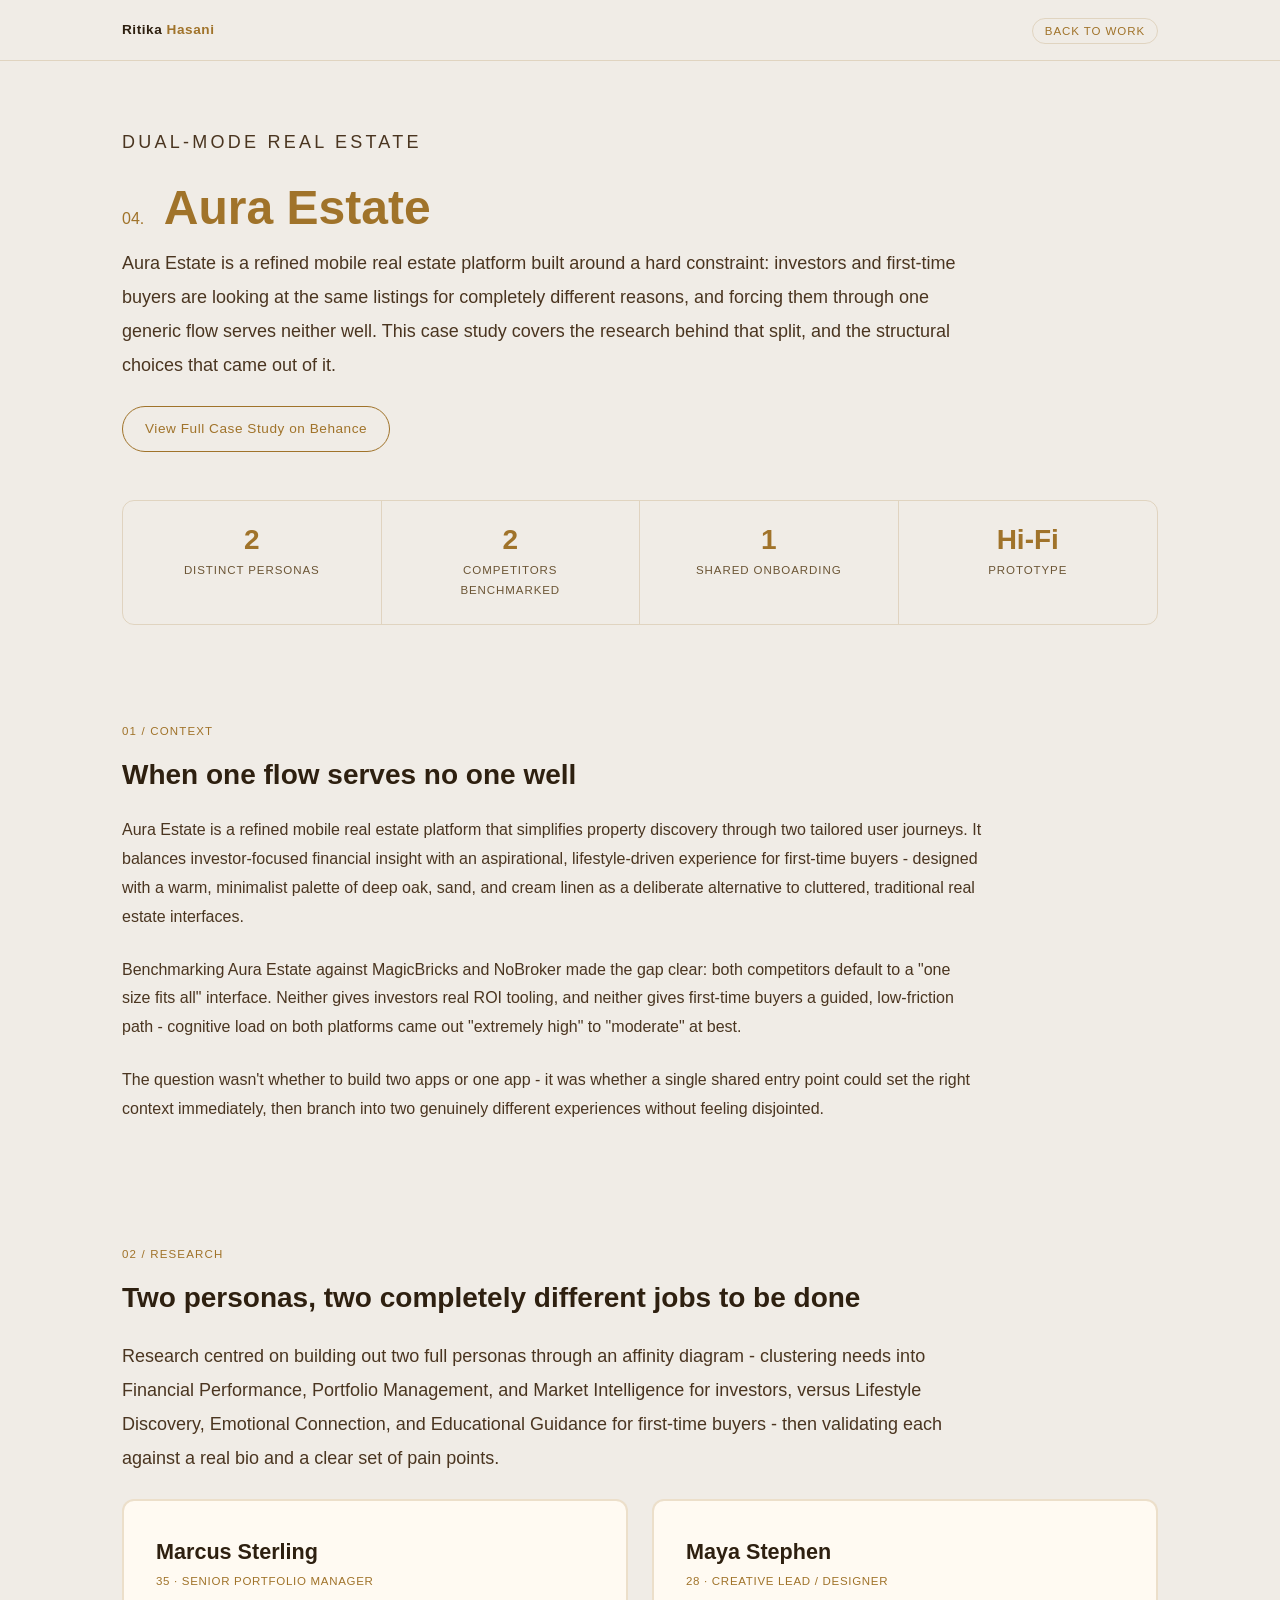
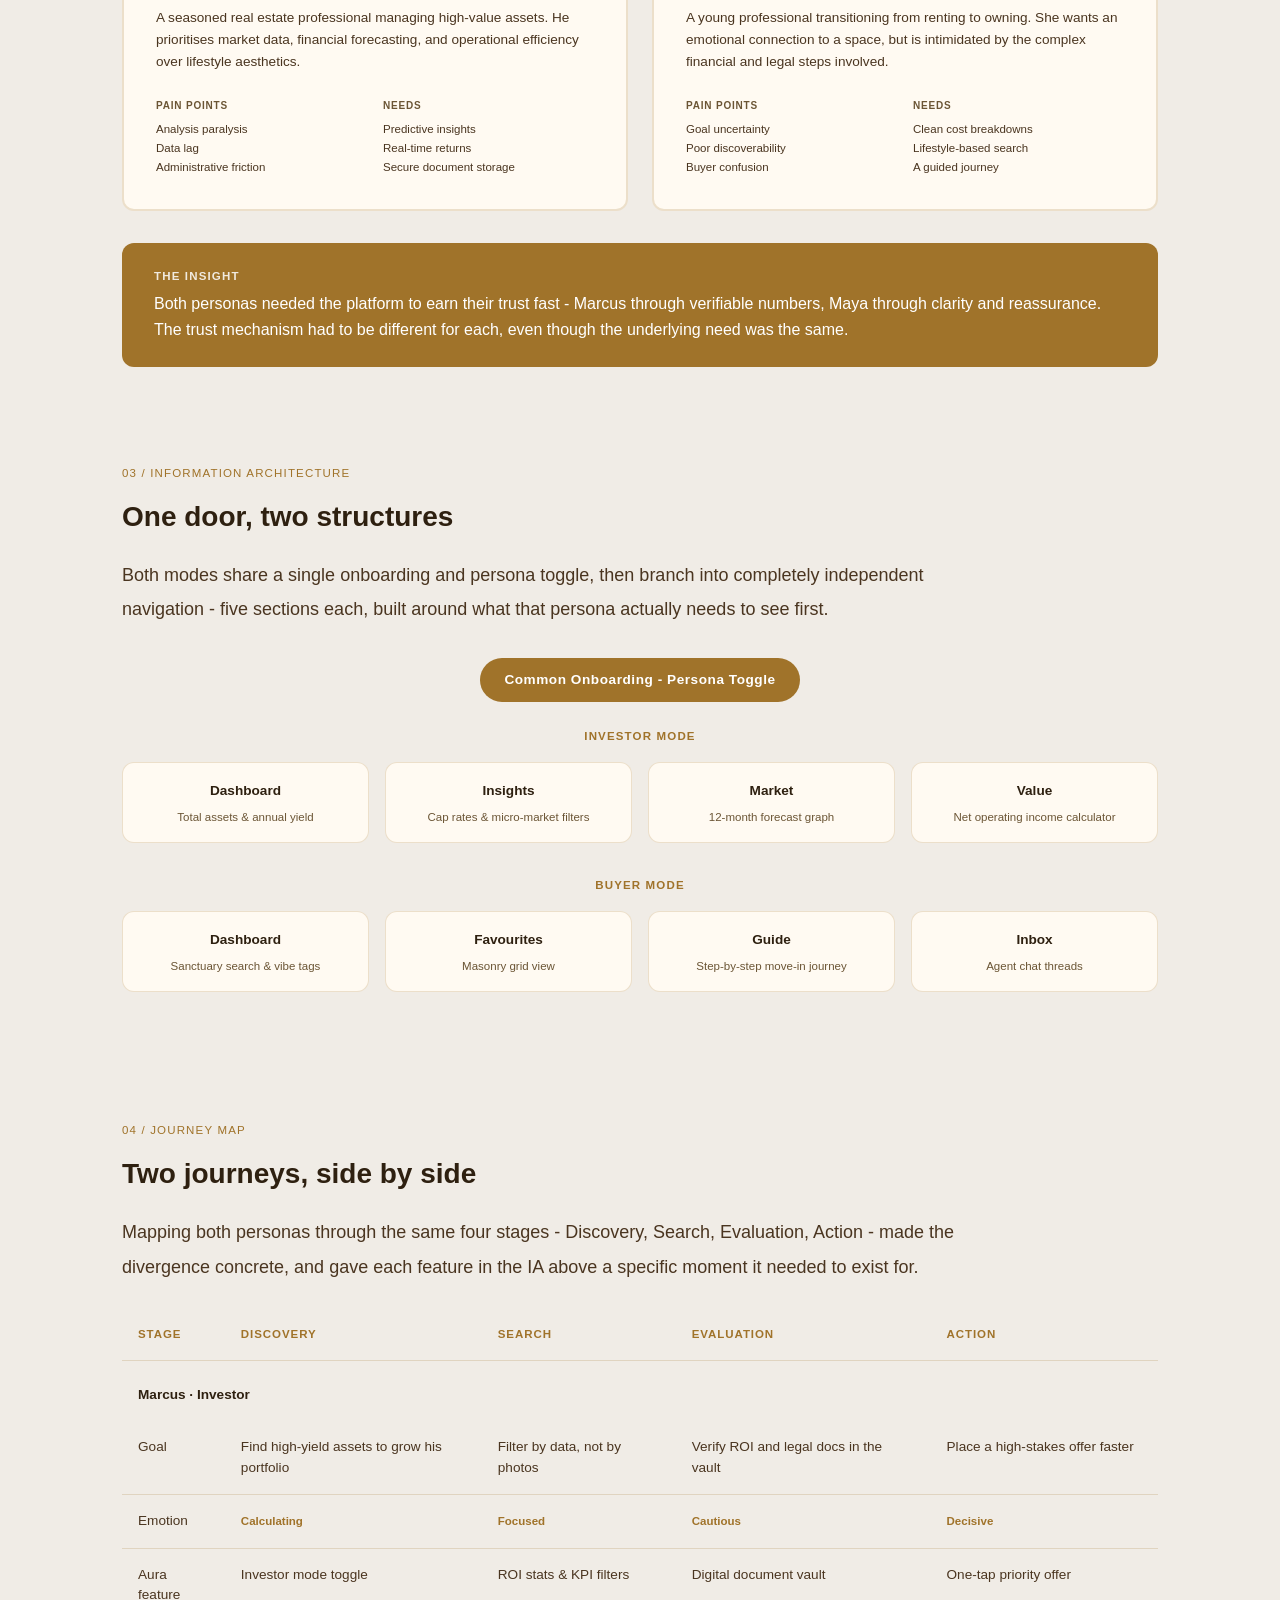
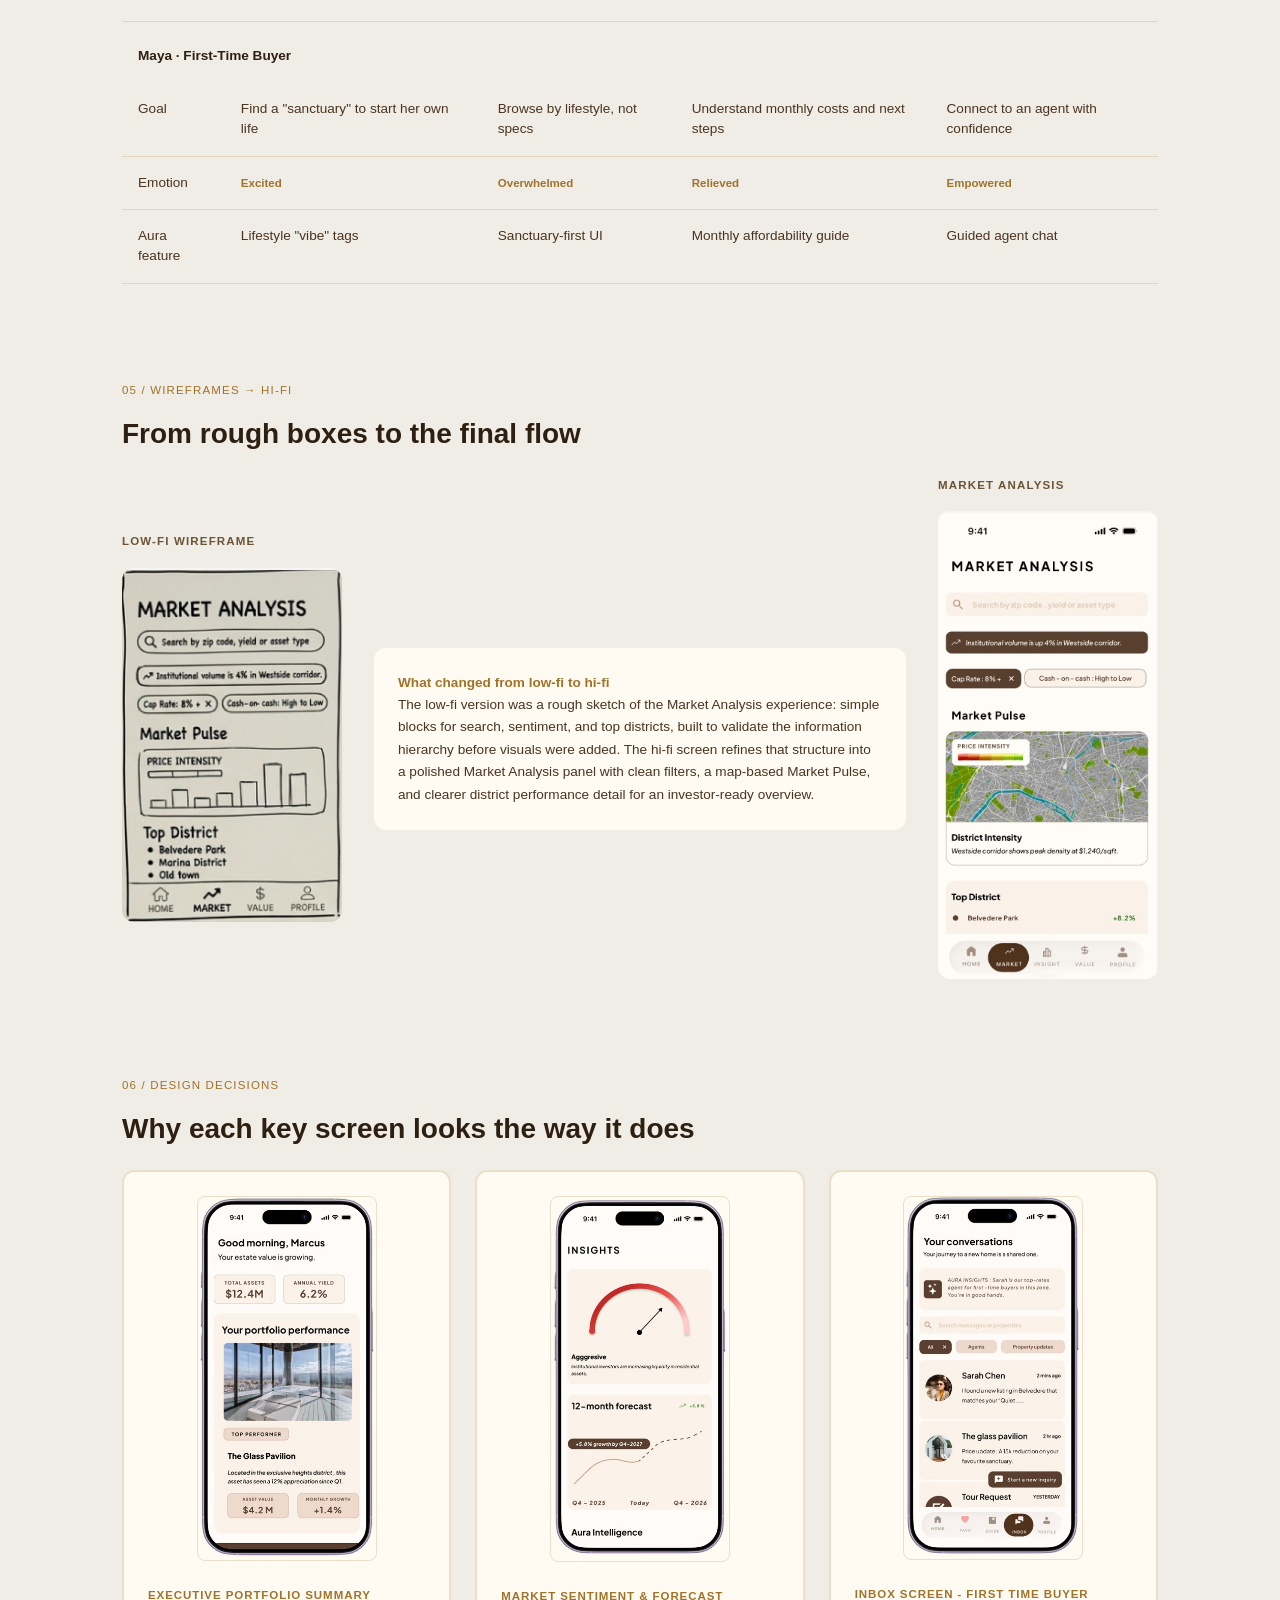
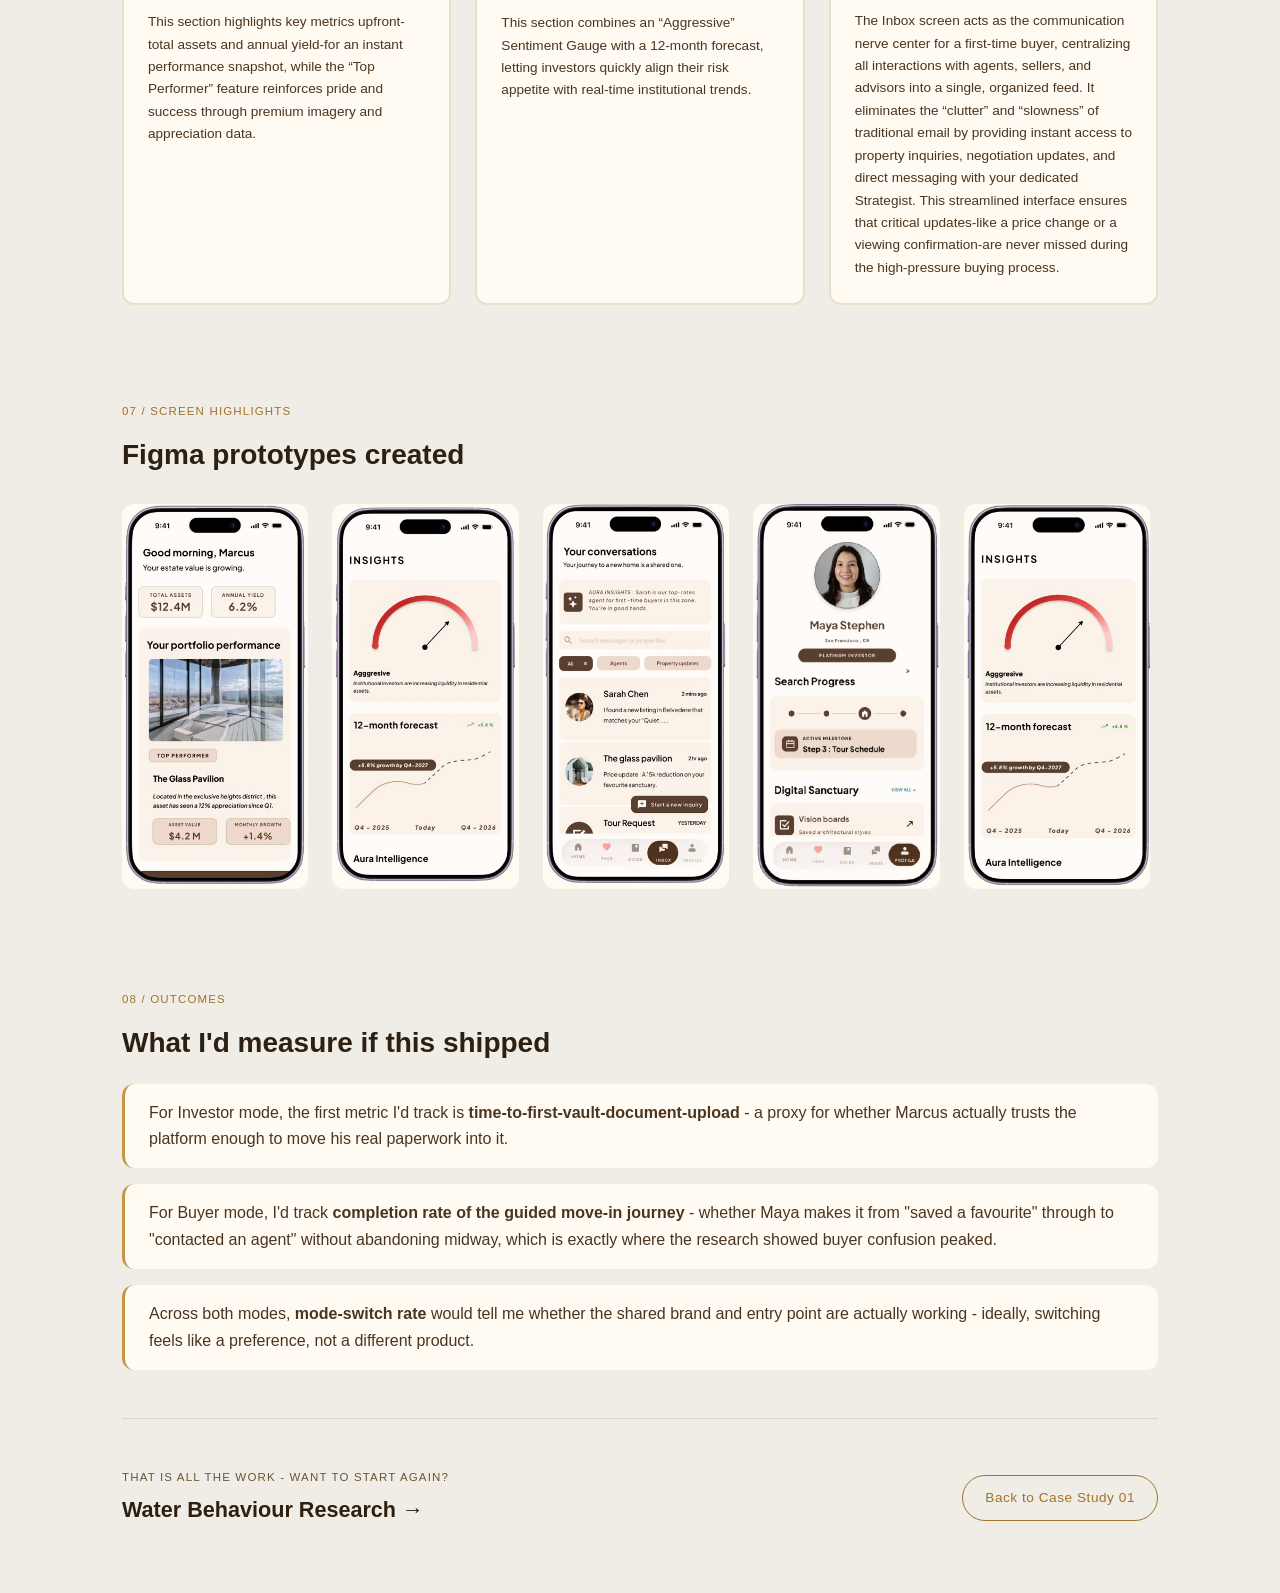
==== commit 2384f26a: "changes" ====
--- a/auraestate.html
+++ b/auraestate.html
@@ -8,12 +8,12 @@
 </head>
 <body>
 
-<!-- ═══════ TOP BAR ═══════ -->
+<!-- ------- TOP BAR ------- -->
 <header class="topbar">
   <div class="container topbar-inner">
     <a class="brand" href="index.html">Ritika <span>Hasani</span></a>
     <ul class="topbar-nav">
-      <li><a href="water-behaviour.html" class="next-link">Back to First &rarr;</a></li>
+      <li><a href="index.html#work" class="next-link">Back to Work</a></li>
     </ul>
   </div>
 </header>
@@ -30,6 +30,9 @@
       flow serves neither well. This case study covers the research behind that split, and the structural choices
       that came out of it.
     </p>
+    <a class="btn-primary" href="https://www.behance.net/gallery/247977753/Aura-estate" target="_blank" rel="noopener noreferrer">
+      View Full Case Study on Behance
+    </a>
   </section>
 
   <!-- Stats -->
@@ -55,28 +58,24 @@
   <!-- 01 / Context -->
   <section class="section reveal">
     <p class="section-label">01 / Context</p>
-    <div class="section-two-col">
-      <div class="section-text">
-        <h2>When one flow serves no one well</h2>
-        <p>
-          Aura Estate is a refined mobile real estate platform that simplifies property discovery through two
-          tailored user journeys. It balances investor-focused financial insight with an aspirational,
-          lifestyle-driven experience for first-time buyers - designed with a warm, minimalist palette of deep oak,
-          sand, and cream linen as a deliberate alternative to cluttered, traditional real estate interfaces.
-        </p>
-      </div>
-      <div class="section-text">
-        <p>
-          Benchmarking Aura Estate against MagicBricks and NoBroker made the gap clear: both competitors default to
-          a "one size fits all" interface. Neither gives investors real ROI tooling, and neither gives first-time
-          buyers a guided, low-friction path - cognitive load on both platforms came out "extremely high" to "moderate"
-          at best.
-        </p>
-        <p>
-          The question wasn't whether to build two apps or one app - it was whether a single shared entry point could
-          set the right context immediately, then branch into two genuinely different experiences without feeling disjointed.
-        </p>
-      </div>
+    <h2>When one flow serves no one well</h2>
+    <div class="section-text">
+      <p>
+        Aura Estate is a refined mobile real estate platform that simplifies property discovery through two
+        tailored user journeys. It balances investor-focused financial insight with an aspirational,
+        lifestyle-driven experience for first-time buyers - designed with a warm, minimalist palette of deep oak,
+        sand, and cream linen as a deliberate alternative to cluttered, traditional real estate interfaces.
+      </p>
+      <p>
+        Benchmarking Aura Estate against MagicBricks and NoBroker made the gap clear: both competitors default to
+        a "one size fits all" interface. Neither gives investors real ROI tooling, and neither gives first-time
+        buyers a guided, low-friction path - cognitive load on both platforms came out "extremely high" to "moderate"
+        at best.
+      </p>
+      <p>
+        The question wasn't whether to build two apps or one app - it was whether a single shared entry point could
+        set the right context immediately, then branch into two genuinely different experiences without feeling disjointed.
+      </p>
     </div>
   </section>
 
@@ -277,25 +276,21 @@
   <section class="section reveal">
     <p class="section-label">05 / Wireframes &rarr; Hi-Fi</p>
     <h2>From rough boxes to the final flow</h2>
-    <p class="section-intro">
-      Both modes were wireframed independently before any colour or imagery was added, to make sure the structural
-      decisions held up before the "warm minimalist" visual language was layered on top.
-    </p>
-    <div class="progression-grid">
-      <div class="progression-col">
+    <div class="wireframe-grid">
+      <div class="wireframe-figure">
         <p class="progression-col-label">Low-Fi Wireframe</p>
-        <img src="auraestate_wireframe_1.png" alt="Aura Estate low-fidelity wireframe sheet" />
-      </div>
-      <div class="progression-col">
-        <p class="progression-col-label">Final Hi-Fi Screen</p>
-        <img src="auraestate_2.png" alt="Aura Estate investor dashboard, final" />
-      </div>
-    </div>
-    <div class="progression-note">
-      <strong>What changed and why:</strong> the early investor wireframes led with a property photo at the top of
-      the dashboard, matching the buyer layout. In testing, this read as noise to the investor persona - so the hi-fi
-      version moved photography to a secondary position and pushed yield, NOI, and portfolio performance to the top
-      of the screen instead.
+        <img src="auraestate_8.jpeg" alt="Aura Estate low-fidelity wireframe" />
+      </div>
+      <div class="wireframe-copy">
+        <div class="progression-note">
+          <strong>What changed from low-fi to hi-fi</strong>
+          <p>The low-fi version was a rough sketch of the Market Analysis experience: simple blocks for search, sentiment, and top districts, built to validate the information hierarchy before visuals were added. The hi-fi screen refines that structure into a polished Market Analysis panel with clean filters, a map-based Market Pulse, and clearer district performance detail for an investor-ready overview.</p>
+        </div>
+      </div>
+      <div class="wireframe-figure">
+        <p class="progression-col-label">Market Analysis</p>
+        <img src="auraestate_9.jpeg" alt="Aura Estate market analysis screen" />
+      </div>
     </div>
   </section>
 
@@ -303,36 +298,35 @@
   <section class="section reveal">
     <p class="section-label">06 / Design Decisions</p>
     <h2>Why each key screen looks the way it does</h2>
-    <div class="decision-card">
-      <img src="auraestate_1.png" alt="Aura Estate entry mode selection screen" />
-      <div class="decision-text">
-        <div class="decision-label">Entry / Mode Selection</div>
-        <p>I chose a single, prominent two-option toggle at entry instead of a multi-step questionnaire, because both
-        personas dropped off in benchmarked competitors when onboarding felt like a form rather than a single decision.</p>
-      </div>
-    </div>
-    <div class="decision-card">
-      <img src="auraestate_2.png" alt="Aura Estate investor dashboard screen" />
-      <div class="decision-text">
-        <div class="decision-label">Investor Dashboard</div>
-        <p>I surfaced market analytics and projected returns as the primary content instead of property photography,
-        because Marcus's research explicitly ranked lifestyle imagery as noise that got in the way of his decision.</p>
-      </div>
-    </div>
-    <div class="decision-card">
-      <img src="auraestate_3.png" alt="Aura Estate buyer property view screen" />
-      <div class="decision-text">
-        <div class="decision-label">Buyer Property View</div>
-        <p>I led the buyer view with photography and neighbourhood story content, with financial data present but not
-        pushed forward, because Maya needed an emotional read on a space before she was ready to engage with numbers.</p>
+    <div class="decision-grid">
+      <div class="decision-card">
+        <img src="auraestate_1.png" alt="Aura Estate executive portfolio summary screen" />
+        <div class="decision-text">
+          <div class="decision-label">Executive Portfolio Summary</div>
+          <p>This section highlights key metrics upfront-total assets and annual yield-for an instant performance snapshot, while the “Top Performer” feature reinforces pride and success through premium imagery and appreciation data.</p>
+        </div>
+      </div>
+      <div class="decision-card">
+        <img src="auraestate_2.png" alt="Aura Estate market sentiment and forecast screen" />
+        <div class="decision-text">
+          <div class="decision-label">Market Sentiment & Forecast</div>
+          <p>This section combines an “Aggressive” Sentiment Gauge with a 12-month forecast, letting investors quickly align their risk appetite with real-time institutional trends.</p>
+        </div>
+      </div>
+      <div class="decision-card">
+        <img src="auraestate_3.png" alt="Aura Estate inbox screen for first-time buyer" />
+        <div class="decision-text">
+          <div class="decision-label">INBOX SCREEN - FIRST TIME BUYER</div>
+          <p>The Inbox screen acts as the communication nerve center for a first-time buyer, centralizing all interactions with agents, sellers, and advisors into a single, organized feed. It eliminates the “clutter” and “slowness” of traditional email by providing instant access to property inquiries, negotiation updates, and direct messaging with your dedicated Strategist. This streamlined interface ensures that critical updates-like a price change or a viewing confirmation-are never missed during the high-pressure buying process.</p>
+        </div>
       </div>
     </div>
   </section>
 
   <!-- 07 / Screens -->
   <section class="section reveal">
-    <p class="section-label">07 / Selected Screens</p>
-    <h2>Figma Screens</h2>
+    <p class="section-label">07 / Screen Highlights</p>
+    <h2>Figma prototypes created</h2>
     <div class="gallery">
       <img src="auraestate_1.png" alt="Aura Estate - entry mode selection" />
       <img src="auraestate_2.png" alt="Aura Estate - investor dashboard" />
@@ -390,4 +384,5 @@
 </script>
 
 </body>
-</html>+</html>
+
--- a/case-study.css
+++ b/case-study.css
@@ -12,7 +12,8 @@
 
 :root {
   --bg:         #f0ece6;
-  --bg-card:    #e8e3da;
+  --surface:    #fffaf2;
+  --bg-card:    var(--surface);
   --accent:     #a0732a;
   --accent-lt:  #c49748;
   --text:       #2e2010;
@@ -21,7 +22,8 @@
   --border:     rgba(160, 115, 42, 0.2);
   --radius:     12px;
 
-  --font-body:  "Georgia", "Times New Roman", serif;
+  --surface:    #fffaf2;
+  --font-body:  -apple-system, BlinkMacSystemFont, "Segoe UI", Helvetica, Arial, sans-serif;
   --font-ui:    -apple-system, BlinkMacSystemFont, "Segoe UI", Helvetica, Arial, sans-serif;
 
   /* Typography scale */
@@ -175,38 +177,41 @@
 /* ── Hero Section ────────────────────────────────────────── */
 .hero {
   padding: var(--sp-6) 0 var(--sp-5);
-  max-width: 760px;
+  max-width: 920px;
 }
 
 .kicker {
   font-family: var(--font-ui);
-  font-size: var(--fs-xs);
+  font-size: 0.7rem;
   font-weight: 500;
-  letter-spacing: 0.1em;
-  text-transform: uppercase;
-  color: var(--accent);
-  margin-bottom: var(--sp-2);
+  letter-spacing: 0.18em;
+  text-transform: uppercase;
+  color: var(--accent);
+  margin-bottom: 0.5rem;
 }
 
 .hero h1 {
   font-family: var(--font-ui);
-  font-size: var(--fs-2xl);
-  font-weight: 700;
-  line-height: 1.2;
-  color: var(--text);
-  margin-bottom: var(--sp-3);
+  font-size: 3rem;
+  font-weight: 800;
+  line-height: 1.05;
+  color: var(--accent);
+  margin-bottom: 0.75rem;
 }
 
 .case-study-number {
   color: var(--accent);
+  font-size: 1rem;
+  font-weight: 400;
+  margin-right: 0.5rem;
 }
 
 .hero p {
   font-size: var(--fs-md);
   color: var(--text-mid);
-  line-height: 1.75;
-  margin-bottom: var(--sp-3);
-  max-width: 640px;
+  line-height: 1.9;
+  margin: 0 0 1.5rem 0;
+  max-width: 860px;
 }
 
 /* ── Buttons ─────────────────────────────────────────────── */
@@ -266,7 +271,6 @@
 /* ── General Section ─────────────────────────────────────── */
 .section {
   padding: var(--sp-5) 0;
-  border-top: 1px solid var(--border);
 }
 
 .section-label {
@@ -291,9 +295,9 @@
 .section-intro {
   font-size: var(--fs-md);
   color: var(--text-mid);
-  line-height: 1.75;
-  margin-bottom: var(--sp-4);
-  max-width: 720px;
+  line-height: 1.9;
+  margin: 0 0 1.5rem 0;
+  max-width: 860px;
 }
 
 /* Two-column layout for context sections */
@@ -309,6 +313,18 @@
   width: 100%;
 }
 
+.section-text {
+  max-width: 860px;
+  margin: 0 0 1.5rem 0;
+}
+
+.section-text p {
+  font-size: var(--fs-base);
+  line-height: 1.8;
+  color: var(--text-mid);
+  margin-bottom: var(--sp-3);
+}
+
 .section-two-col p {
   font-size: var(--fs-base);
   line-height: 1.8;
@@ -336,13 +352,23 @@
 
 /* ── Gallery ─────────────────────────────────────────────── */
 .gallery {
-  display: grid;
-  grid-template-columns: repeat(auto-fill, minmax(260px, 1fr));
+  display: flex;
+  flex-wrap: nowrap;
   gap: var(--sp-3);
   margin-top: var(--sp-4);
+  overflow-x: auto;
+  padding-bottom: 4px;
+  -ms-overflow-style: none;
+  scrollbar-width: none;
+}
+
+.gallery::-webkit-scrollbar {
+  display: none;
 }
 
 .gallery img {
+  flex: 0 0 18%;
+  min-width: 180px;
   width: 100%;
   border-radius: var(--radius);
   background: var(--bg-card);
@@ -351,7 +377,6 @@
 /* ── Decision Flow Diagram ───────────────────────────────── */
 .flow-section {
   padding: var(--sp-5) 0;
-  border-top: 1px solid var(--border);
 }
 
 .flow-intro {
@@ -624,9 +649,36 @@
 }
 
 .persona-card {
-  background: var(--bg-card);
+  background: var(--surface);
+  border: 2px solid var(--border);
   border-radius: var(--radius);
   padding: var(--sp-4);
+  transition: border-color 0.25s ease, transform 0.25s ease, box-shadow 0.25s ease, background 0.25s ease;
+}
+
+.persona-card:hover {
+  transform: translateY(-6px);
+  border-color: rgba(160, 115, 42, 0.45);
+  background: linear-gradient(135deg, var(--surface) 0%, rgba(196, 151, 67, 0.05) 100%);
+  box-shadow: 0 18px 36px rgba(47, 36, 27, 0.12);
+}
+
+.quote-card,
+.ia-node,
+.progression-col {
+  background: var(--surface);
+  border: 2px solid var(--border);
+  border-radius: var(--radius);
+  transition: border-color 0.25s ease, transform 0.25s ease, box-shadow 0.25s ease, background 0.25s ease;
+}
+
+.quote-card:hover,
+.ia-node:hover,
+.progression-col:hover {
+  transform: translateY(-6px);
+  border-color: rgba(160, 115, 42, 0.45);
+  background: linear-gradient(135deg, var(--surface) 0%, rgba(196, 151, 67, 0.05) 100%);
+  box-shadow: 0 18px 36px rgba(47, 36, 27, 0.12);
 }
 
 .persona-card-name {
@@ -749,6 +801,36 @@
   text-align: center;
 }
 
+.wireframe-grid {
+  display: grid;
+  grid-template-columns: minmax(160px, 220px) 1fr minmax(160px, 220px);
+  gap: var(--sp-4);
+  align-items: center;
+  margin-top: var(--sp-3);
+}
+
+.wireframe-figure {
+  max-width: 220px;
+}
+
+.wireframe-figure img {
+  width: 100%;
+  height: auto;
+  border-radius: var(--radius);
+  border: none;
+}
+
+.decision-card img {
+  width: 100%;
+  height: auto;
+  border-radius: var(--radius);
+  border: 1px solid var(--border);
+}
+
+.wireframe-copy {
+  max-width: 100%;
+}
+
 .progression-col-label {
   font-family: var(--font-ui);
   font-size: var(--fs-xs);
@@ -779,19 +861,37 @@
 }
 
 /* ── Decision Cards (1 screen : 1 reasoned choice) ────────────── */
+.decision-grid {
+  display: grid;
+  grid-template-columns: repeat(3, minmax(0, 1fr));
+  gap: var(--sp-3);
+  margin-top: var(--sp-3);
+}
+
 .decision-card {
-  display: grid;
-  grid-template-columns: 220px 1fr;
+  display: flex;
+  flex-direction: column;
   gap: var(--sp-3);
-  background: var(--bg-card);
+  background: var(--surface);
+  border: 2px solid var(--border);
   border-radius: var(--radius);
   padding: var(--sp-3);
-  margin-bottom: var(--sp-3);
-  align-items: center;
+  transition: border-color 0.25s ease, transform 0.25s ease, box-shadow 0.25s ease, background 0.25s ease;
+}
+
+.decision-card:hover {
+  transform: translateY(-6px);
+  border-color: rgba(160, 115, 42, 0.45);
+  background: linear-gradient(135deg, var(--surface) 0%, rgba(196, 151, 67, 0.05) 100%);
+  box-shadow: 0 18px 36px rgba(47, 36, 27, 0.12);
 }
 
 .decision-card img {
   border-radius: 8px;
+  width: 100%;
+  max-width: 180px;
+  height: auto;
+  margin: 0 auto;
 }
 
 .decision-text .decision-label {
@@ -862,7 +962,10 @@
   .persona-grid { grid-template-columns: 1fr; }
   .ia-row { grid-template-columns: repeat(2, 1fr); }
   .progression-grid { grid-template-columns: 1fr; }
-  .decision-card { grid-template-columns: 1fr; }
+  .wireframe-grid { grid-template-columns: 1fr; }
+  .decision-grid { grid-template-columns: 1fr; }
+  .gallery { flex-wrap: wrap; }
+  .gallery img { flex: 0 0 100%; min-width: auto; }
   .journey-table { font-size: var(--fs-xs); }
   .journey-table th, .journey-table td { padding: 6px; }
 }
